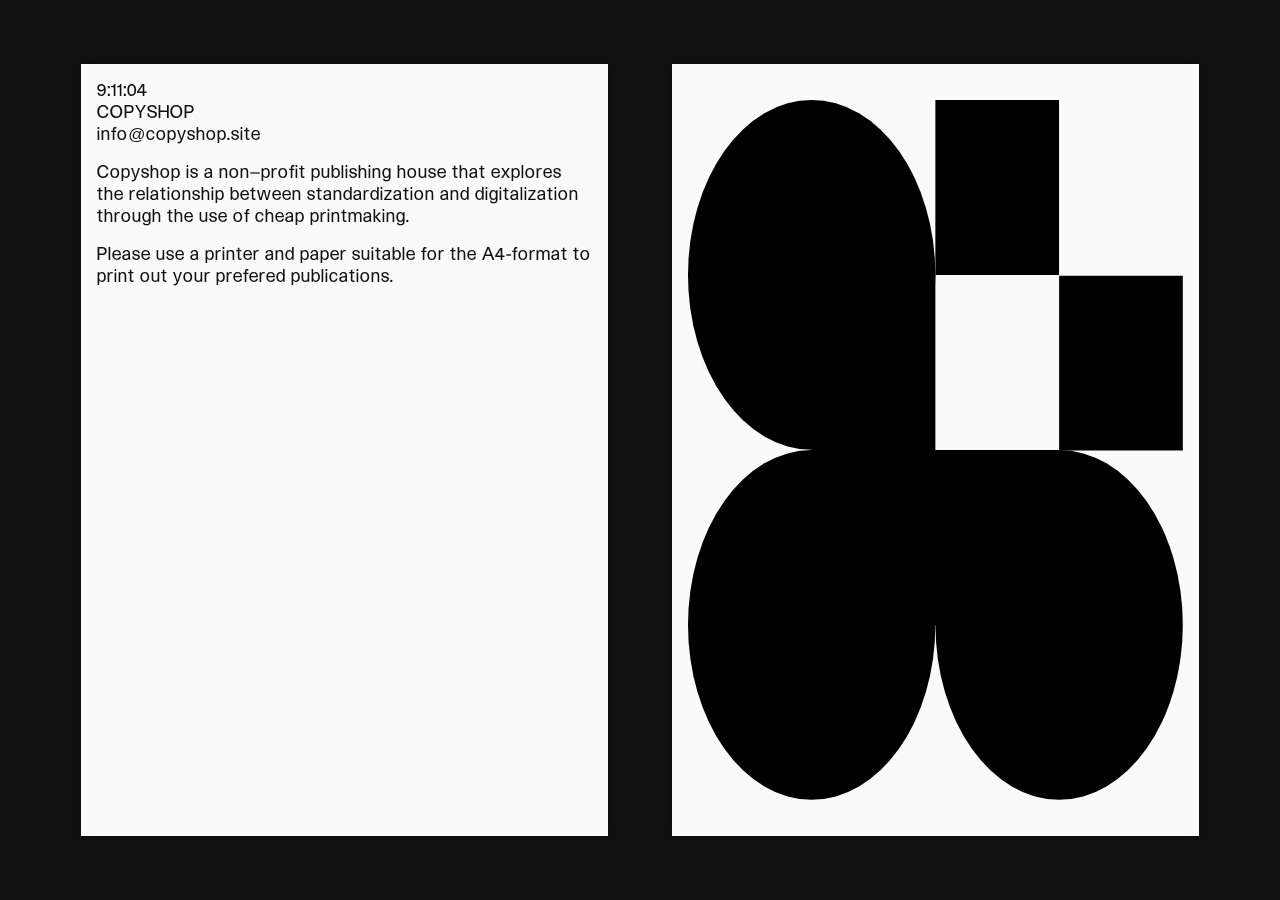
==== index.html @ 1f355038 "flip splash logic" ====
<!doctype html><html><head><meta charset="utf-8"><meta name="description" content=""><meta name="viewport" content="width=device-width,initial-scale=1"><title>Copyshop</title><link rel="apple-touch-icon-precomposed" sizes="144x144" href="apple-touch-icon-144x144.png"><link rel="apple-touch-icon-precomposed" sizes="152x152" href="apple-touch-icon-152x152.png"><link rel="icon" type="image/png" href="favicon-32x32.png" sizes="32x32"><link rel="icon" type="image/png" href="favicon-16x16.png" sizes="16x16"><meta name="application-name" content="Copyshop"><meta name="msapplication-TileColor" content="#FFFFFF"><meta name="msapplication-TileImage" content="mstile-144x144.png"><link rel="stylesheet" href="styles/main.css"></head><body><!--[if IE]><p class="browserupgrade">You are using an <strong>outdated</strong> browser. Please <a href="http://browsehappy.com/">upgrade your browser</a> to improve your experience.</p><![endif]--><div class="mobileNotice">Please view this site on a desktop device.</div><main class="sheets"><section class="information"><article class="sheet sheet--info"><div class="sheet__ratio"><div class="sheet__inner"><div class="sheet__content"><div class="sheet__top"><p><span id="currentTime"></span><br>COPYSHOP<br><a href="mailto:info@copyshop.site">info@copyshop.site</a></p><p>Copyshop is a non–profit publishing house that explores the relationship between standardization and digitalization through the use of cheap printmaking.</p><p>Please use a printer and paper suitable for the A4-format to print out your prefered publications.</p></div><div class="sheet__bottom"><span class="btn--index js-openIndex isHidden fade">(Index)</span> <span class="btn--index js-closeIndex isHidden isNotClickable">(Back)</span></div></div></div></div></article></section><section class="stack"><div class="stack__front"><article class="sheet sheet--splash"><div class="sheet__ratio"><div class="sheet__front"><div class="sheet__content"><svg class="img-fluid" xmlns="http://www.w3.org/2000/svg" viewBox="0 0 595.3 841.9"><path d="M297.6 0h148.8v210.5H297.6z"/><path fill="none" d="M0 0h148.8v210.5H0z"/><path d="M148.8 210.5h148.8v274.4H148.8z"/><path d="M251.6 421h194.8v210.5H251.6z"/><path d="M148.8 421h148.8v210.5H148.8zM446.5 211.3h148.8v210.5H446.5z"/><ellipse cx="148.8" cy="210.4" rx="148.8" ry="210.4"/><ellipse cx="148.8" cy="631.5" rx="148.8" ry="210.4"/><ellipse cx="446.5" cy="631.5" rx="148.8" ry="210.4"/></svg></div></div></div></article></div><div class="stack__back"><article id="publ_arynBeitz" class="sheet sheet--publication isCurrent"><div class="sheet__ratio"><div class="sheet__front"><div class="sheet__content"><div class="sheet__top"><p><span class="publication__number">4</span><br><span class="publication__title">“...meet the Tetracono”:<br>An Interview with David Reinfurt</span></p><br><p><span class="publication__author">Aryn Beitz</span></p><br><p class="text--sans-serif"><span class="btn--preview js-preview">Preview</span><br><span id="objectCount_arynBeitz">100</span> out of 100 left</p><p></p></div><div class="sheet__center"><span id="print_arynBeitz" class="btn--print js-printPublication"><span id="preparing_arynBeitz" class="btn--print--msg">Preparing your copy...</span><img class="icon--print" src="/images/printer.png"></span></div><div class="sheet__bottom"><span class="btn--next js-nextPublication">(Next)</span></div></div></div><div class="sheet__back"><div class="sheet__content"></div></div></div></article><article id="publ_adamNystrom" class="sheet sheet--publication"><div class="sheet__ratio"><div class="sheet__front"><div class="sheet__content"><div class="sheet__top"><p><span class="publication__number">3</span><br><span class="publication__title">Lines in four directions on A4-sheets<br>(Sol Lewitt bootleg)</span></p><br><p><span class="publication__author">Adam Nyström</span></p><br><p class="text--sans-serif"><span class="btn--preview js-preview">Preview</span><br><span id="objectCount_adamNystrom">100</span> out of 100 left</p></div><div class="sheet__center"><span id="print_adamNystrom" class="btn--print js-printPublication"><span id="preparing_adamNystrom" class="btn--print--msg">Preparing your copy...</span><img class="icon--print" src="/images/printer.png"></span></div><div class="sheet__bottom"><span class="btn--next js-nextPublication">(Next)</span></div></div></div><div class="sheet__back"><div class="sheet__content"></div></div></div></article><article id="publ_silvioLorusso" class="sheet sheet--publication"><div class="sheet__ratio"><div class="sheet__front"><div class="sheet__content"><div class="sheet__top"><p><span class="publication__number">2</span><br><span class="publication__title">Performing Publishing:<br>Fragmentation, Networks and Circulation</span></p><br><p><span class="publication__author">Silvio Lorusso</span></p><br><p class="text--sans-serif"><span class="btn--preview js-preview">Preview</span><br><span id="objectCount_silvioLorusso">100</span> out of 100 left</p><p></p></div><div class="sheet__center"><span id="print_silvioLorusso" class="btn--print js-printPublication"><span id="preparing_silvioLorusso" class="btn--print--msg">Preparing your copy...</span><img class="icon--print" src="/images/printer.png"></span></div><div class="sheet__bottom"><span class="btn--next js-nextPublication">(Next)</span></div></div></div><div class="sheet__back"><div class="sheet__content"></div></div></div></article><article id="publ_emmaKihl" class="sheet sheet--publication"><div class="sheet__ratio"><div class="sheet__front"><div class="sheet__content"><div class="sheet__top"><p><span class="publication__number">1</span><br><span class="publication__title">The A4-sheet</span></p><br><br><p><span class="publication__author">Emma Kihl</span></p><br><p class="text--sans-serif"><span class="btn--preview js-preview">Preview</span><br><span id="objectCount_emmaKihl">100</span> out of 100 left</p><p></p></div><div class="sheet__center"><span id="print_emmaKihl" class="btn--print js-printPublication"><span id="preparing_emmaKihl" class="btn--print--msg">Preparing your copy...</span><img class="icon--print" src="/images/printer.png"></span></div><div class="sheet__bottom"><span class="btn--next js-nextPublication">(Next)</span></div></div></div><div class="sheet__back"><div class="sheet__content"></div></div></div></article></div></section></main><iframe name="hidden-pdf" id="hidden-pdf" frameborder="0" style="height:0;width:0;border:0"></iframe><script>!function(e,a,t,n,g,c){e.GoogleAnalyticsObject=n,e.ga||(e.ga=function(){(e.ga.q=e.ga.q||[]).push(arguments)}),e.ga.l=+new Date,g=a.createElement(t),c=a.getElementsByTagName(t)[0],g.src="https://www.google-analytics.com/analytics.js",c.parentNode.insertBefore(g,c)}(window,document,"script","ga"),ga("create","UA-XXXXX-X"),ga("send","pageview")</script><script>const previewObject = {
        1: {
          type: 'text',
          content: '<p>First the letter A, the first one in the alphabet, indicating that there might be a continuation \u2013 B, C and so on. Followed by the numeral four, explaining how many times the sheet has been divided from an A0-sheet. Then comes a hyphen which splits the word \u201CA4-sheet\u201D in two, but somehow keeps it together. \u201CArk\u201D \u2013 sheet in Swedish\u2013can indicate a chest, a ship or an abbreviation for the state of Arkansas, in this case means a rectangular piece of paper.<\/p> \r\n\r\n<p>COPYING MACHINE<br\/>\r\nToday I don\u2019t often see body parts or other three-dimensional objects copied on paper. Now there is the multi-function printer instead. With this machine I can scan, copy or print documents with a speed from five to hundreds of sheets per minute. But the higher the speed the higher the temperature. The Technical Research Institute can\u2019t give me an exact temperature, but the heat in a copying machine is between one hundred sixty and two hundred degrees celsius. This makes the fibres in the paper sheet swell a bit.<\/p>\r\n\r\n<p>When you browse through A4-sheets printed on both sides in a copying machine or a printer you can hear a slight rustling sound when the text comes off from the adjacent pages.<\/p>\r\n\r\n<p>THE MEASURMENT<br\/>\r\nA friend and I are standing in front of a glass exhibition case at the Mus\u00E9e des Arts et M\u00E9tiers in Paris. On the other side of the glass some of the oldest objects used to establish the meter and the kilogramme are exposed, long staffs or weighs made of brass and platinum.<\/p>\r\n\r\n<p>An A4-sheet is six hundred twenty-three point seven square centimetres. If I continue to draw lines across the sheet I can make three thousand eight hundred ninety-six squares fit into a sheet and each square corresponds to the measures of the sheet.<\/p>\r\n\r\n<p>SOMETHING DESERTED<br\/>\r\nI hold the paper in my hand. It\u2019s smooth, thin, matt and fragile. If I smell it I can smell something deserted. The wood, chalk, clay, glue, water and air are deformed, pressed together in a seemingly lifeless setting. Like the zone criminals in Superman, locked up in a flat surface, condemned to exist in an indeterminate space.<\/p>\r\n\r\n<p>The paper is white. I can almost, but not really see through it. When I hold it against the light I can see a marbled pattern. Sharp pain, blood on the edge of the paper, absorbed into the pores. The only way to stop the small, but deep, cut in the finger from bleeding is to use plaster. It is the chalk, clay and glue \u2013 that make the paper smooth \u2013 that stops the blood from being immediately soaked up into the paper.<\/p>'
        },
        2: {
          type: 'text',
          content: '<p>The definition of artistic activity occurs, first of all, in the field of distribution (Marcel Broodthaers quoted in Crow 1996, 177).<\/p>\r\n\r\n<p>The advent of the printing press, which placed exact duplication at the core of publishing, had the side effect of producing the concept of edition1. An edition of a book is \u201Cone of the differing forms in which a literary work (or a collection of works) is published, either by the author himself, or by subsequent editors\u201D. In terms of production, an edition of a work corresponds to \u201Cthe whole number of copies printed from the same set of types and issued at the same time\u201D (\u201CEdition\u201D 1989). The latter definition shows how such concept is inextricably connected to print as a technology. As Darnton (2007) suggests, it could be possible to trace all the different editions of a book in the form of a flowchart (cfr. 1.2.2). Through the concept of the edition, the idea of a separation between content and form starts to become apparent. In fact, an edition can differ from another one, not only in terms of content, but also in terms of the materiality of the support. A classic example lies in the work of Aldus Manutius who chose the handy octavo format to publish cultural milestones that, until then, were generally printed as intimidating folio editions (Bhaskar 2013, 112).<\/p>\r\n\r\n<p>Before the advent of cheap and widespread duplicating technologies such as the hectograph or the mimeograph, the proliferation of diverse editions was mostly limited to successful or popular books that were not only officially reprinted in different formats, but also pirated, ripped off, sent as excerpts and finally offered as cheaper artifacts. Networked digital technology had an impact on the duplication, reconfiguration, and distribution of texts in terms of scale and speed. To get a glimpse of such impact, it\u2019s sufficient to consider that each time that a webpage is loaded by the browser, a copy of it on a local computer is made, thus the duplication cost of a text is close to zero. Similarly, digital networks have shaken the concept of edition: is every revision to a print on demand book to be considered a different edition? Shall every instance of text require its own ISBN code? The fluid threshold between version and edition touches upon the very concept of publication. In pre-digital publishing, the difference between version and edition lied in the state of a publication: a modified instance of a text that is not published would be a version of it, while a published one would be an edition. Networked digital media allow to revise a text after it was published, maintaining the same identification (permalink, ISBN, etc). Furthermore, daily tools like the copy and paste, common files formats, and HTML (Hypertext Markup Language) simplify the process of copying a text or part of it, while reframing it in a peculiar environment. Such recontextualizations have also been automated: for instance RSS (Rich Site Summary or Really Simple Syndication) technology, first developed in 1999, allows to \u2018absorb\u2019 content from disparate sources and then organize it in a linear flow (Guha 1999). Likewise, the logic of reblog, first implemented as an open-source tool developed at the art and technology center Eyebeam2, allows, at the press of a button, to make an identical copy of the chosen content on an owned platform.<\/p>'
        },
        3: {
          type: 'image',
          content: 'images/adamNystrom_preview.jpg'
        },
        4: {
          type: 'text',
          content: '<p>\u201CThe art of the past has accustomed us to seeing nature as static: a sunset, a face, an apple, all static. People go to nature looking for images such as these static things, whereas an apple is in fact a moment in the process from apple-seed to tree, blossom, fruit.\u201D \u2013 Bruno Munari \r\n(Design as Art, 1966)<\/p>\r\n\r\n<p>In 1965, Italian artist and designer Bruno Munari created the Tetracono, a 15-cm black steel cube with four aluminum cones that spun at four distinct speeds on a 18-minute cycle. The product\u2019s function was to \u201Cshow forms while they are in the process of becoming.\u201D Applying Munari\u2019s ideology that \u201Cit is not research that should be purposeful, but its results,\u201D designer, educator, and publisher David Reinfurt recently spent six months as a fellow at the American Academy in Rome researching and experimenting with Munari\u2019s product-artwork, unsure of what might follow. Shortly upon his return to New York City, I spoke with Reinfurt about his research and how the Tetracono can act as a model for thinking through larger questions surrounding design, art, and the often grey areas in-between. Over the course of our many conversations, it became clear that Reinfurt\u2019s design research around the Tetracono is not close to finished. He explains, \u201CAs long as further digging continues to suggest new making, \r\nI will continue.\u201D Already, he has an event planned at the Picture Room in New York City and a lecture at MIT, among other projects.<\/p>\r\n\r\n<p>ARYN BEITZ (AB)<br\/>\r\nHi David. What initially lead you to the American Academy in Rome?<\/p>\r\n\r\n<p>DAVID REINFURT (DR)<br\/>\r\nI was ambiently aware of the American Academy in Rome since graduate school. Michael Rock (a teacher) was a fellow at the Academy and since then, I\u2019ve known several others. Six months living on the top of a hill in Rome with time, community, and, umm, food, as you might imagine, was compelling. It\u2019s also one of the only such prizes in design. The Academy is radically welcoming to families given that it *is* a residency fundamentally and partners are integrated into the communal life as \u201CFellow Travelers.\u201D Anyway, it was a tremendously long shot which just happened to work out. It is a gift that I will inevitably appreciate even more over time. Here are a few pictures of the studio, whose volume, as it turns out, was a perfect cube:<\/p>'
        },
      }</script><script src="scripts/vendor.js"></script><script src="scripts/main.js"></script></body></html>
---- styles/main.css ----
@font-face{font-family:BigCaslonRegular;src:url(../fonts/BigCaslonRegular.woff) format("woff"),url(../fonts/BigCaslonRegular.woff2) format("woff2");font-weight:400;font-style:normal}@font-face{font-family:HaasUnicaRegular;src:url(../fonts/HaasUnicaRegular.woff) format("woff"),url(../fonts/HaasUnicaRegular.woff2) format("woff2");font-weight:400;font-style:normal}@font-face{font-family:Life;src:url(../fonts/Life-Roman.woff) format("woff"),url(../fonts/Life-Roman.woff2) format("woff2");font-weight:400;font-style:normal}.browserupgrade{margin:.2em 0;background:#ccc;color:#000;padding:.2em 0}body,html{padding:0;margin:0;height:100%}body{background:#111;font-family:HaasUnicaRegular,Helvetica Neue,Helvetica,Arial,sans-serif;font-size:1.325vw;line-height:1.3;color:#fafafa;-webkit-font-smoothing:antialiased;-moz-osx-font-smoothing:grayscale;text-rendering:optimizeLegibility}p{margin:0;margin-bottom:1rem}.text--sans-serif{font-family:HaasUnicaRegular,Helvetica Neue,Helvetica,Arial,sans-serif;letter-spacing:1px;font-size:1.325vw;color:#111}a{color:#111;text-decoration:none}a:hover{text-decoration:underline}.img-fluid{width:100%;max-width:100%}.heading--index{margin-bottom:1rem;display:block}.mobileNotice{position:fixed;top:0;right:0;bottom:0;left:0;z-index:1000;-ms-flex-align:center;align-items:center;-ms-flex-pack:center;justify-content:center;font-size:16px;letter-spacing:1px;background-color:#111;display:none}@media (max-width:992px){.mobileNotice{display:-ms-flexbox;display:flex}}.sheets{position:absolute;top:0;right:0;bottom:0;left:0;padding:2rem}.sheet,.sheets{display:-ms-flexbox;display:flex;overflow:hidden}.sheet{-ms-flex:1;flex:1;-ms-flex-align:center;align-items:center;-ms-flex-pack:center;justify-content:center;width:100%;height:100%}.sheet.isHidden{display:none}.information,.stack{display:-ms-flexbox;display:flex;-ms-flex:1;flex:1;-ms-flex-align:center;align-items:center;-ms-flex-pack:center;justify-content:center;width:50%;position:relative}.stack,.stack__back,.stack__front{transform-style:preserve-3d}.stack__back,.stack__front{position:absolute;top:0;right:0;bottom:0;left:0;-webkit-backface-visibility:hidden;backface-visibility:hidden}.stack__front{z-index:2;transform:rotateY(0deg);transition:transform .5s ease-in-out}.isFlipped .stack__front{transform:rotateY(180deg)}.stack__back{transform:rotateY(-180deg);transition:transform .5s ease-in-out}.isFlipped .stack__back{transform:rotateY(0deg)}.sheet--info{-ms-flex-pack:end;justify-content:flex-end;letter-spacing:1px}.sheet--publication,.sheet--splash{font-family:Life,Times New Roman,Times,serif;font-variant:lining-nums;line-height:1.2;-ms-flex-pack:start;justify-content:flex-start;position:absolute;top:0;right:0;bottom:0;left:0;transform-style:preserve-3d}.sheet--publication.isCurrent,.sheet--splash.isCurrent{z-index:10}.sheet--publication.isMovingOffscreen,.sheet--splash.isMovingOffscreen{z-index:100;transition:transform .4s ease-in-out;transform:translateX(110%) scale(1.05)}.sheet--publication{font-size:1.45vw;color:#000}.sheet__ratio{position:relative}.sheet__back,.sheet__front,.sheet__inner{position:absolute;top:0;right:0;bottom:0;left:0;background:#fafafa;color:#111;margin:2rem;padding:1rem;box-shadow:0 0 10px 0 rgba(0,0,0,.2);-webkit-backface-visibility:hidden;backface-visibility:hidden;overflow:hidden}.sheet__front{z-index:2;transform:rotateY(0deg);transition:transform .5s ease-in-out}.sheet--publication.isFlipped .sheet__front{transform:rotateY(180deg)}.sheet__back{transform:rotateY(-180deg);transition:transform .5s ease-in-out;font-family:HaasUnicaRegular,Helvetica Neue,Helvetica,Arial,sans-serif;letter-spacing:1px}.sheet--publication.isFlipped .sheet__back{transform:rotateY(0deg)}.sheet__content{position:relative;height:100%}.sheet--splash .sheet__content{display:-ms-flexbox;display:flex;-ms-flex-align:center;align-items:center;-ms-flex-pack:center;justify-content:center}.sheet__content.isHidden{display:none}.sheet__center{top:0;right:0;pointer-events:none;display:-ms-flexbox;display:flex;-ms-flex-align:center;align-items:center;-ms-flex-pack:center;justify-content:center}.sheet__bottom,.sheet__center{position:absolute;bottom:0;left:0}.sheet__bottom{-webkit-user-select:none;-moz-user-select:none;-ms-user-select:none;user-select:none;font-size:1.325vw;color:#111}.sheet__preview{position:relative;height:100%;overflow:hidden}.sheet__preview.isText:after{content:"";position:absolute;right:0;bottom:0;left:0;height:150px;background:linear-gradient(hsla(0,0%,100%,0),#fafafa 86%)}.sheet__preview.isImage{display:-ms-flexbox;display:flex;-ms-flex-pack:center;justify-content:center;-ms-flex-align:center;align-items:center}.sheet__preview.isImage img{mix-blend-mode:multiply}.publication{padding:.85rem 0 .75rem;border-bottom:1px solid #111;cursor:pointer}.publication:first-of-type{border-top:1px solid #111}.arrow{border:solid #000;border-width:0 1px 1px 0;display:inline-block;padding:8px}.arrow--down{transform:rotate(45deg)}.arrow:hover{cursor:pointer}.icon--print{width:2.25rem}.btn--index{cursor:pointer;opacity:1}.btn--index.fade{transition:opacity .25s ease-in-out;display:block!important}.btn--index.isNotClickable{pointer-events:none}.btn--index.isHidden{display:none;opacity:0;pointer-events:none}.btn--print{position:relative;cursor:pointer;pointer-events:auto;font-size:1.2rem;padding:0 .75rem}.btn--print:before{content:"(";left:0}.btn--print:after,.btn--print:before{top:9px;position:absolute;font-family:HaasUnicaRegular,Helvetica Neue,Helvetica,Arial,sans-serif;letter-spacing:1px}.btn--print:after{content:")";right:0}.btn--print.preparing img{display:none}.btn--print .btn--print--msg{position:relative;top:10px;display:none;font-family:HaasUnicaRegular,Helvetica Neue,Helvetica,Arial,sans-serif;letter-spacing:1px}.btn--print.preparing .btn--print--msg{display:initial}.btn--next{font-family:HaasUnicaRegular,Helvetica Neue,Helvetica,Arial,sans-serif;letter-spacing:1px}.btn--next,.btn--preview{cursor:pointer}
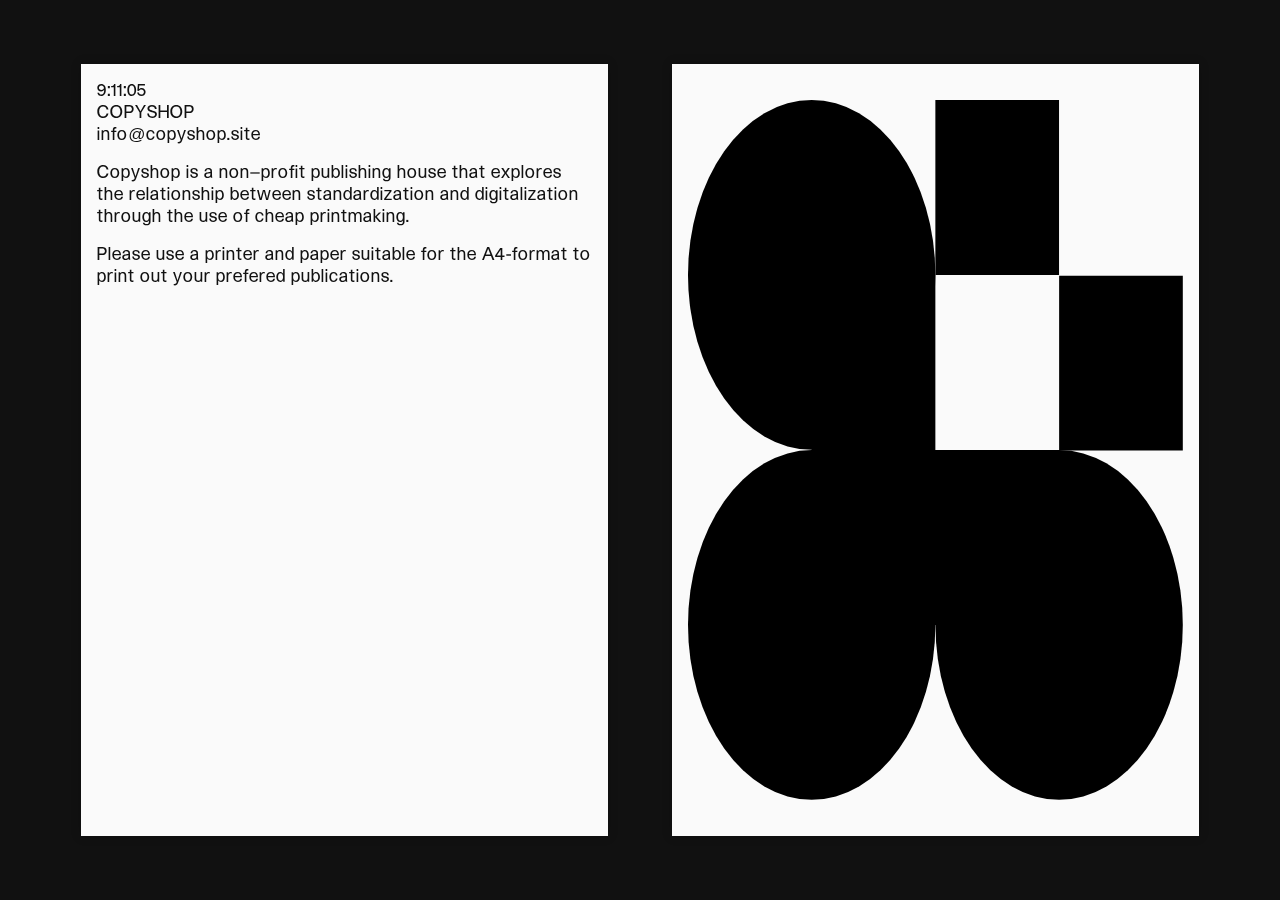
==== commit aa0f6ad9: "meta description" ====
--- a/index.html
+++ b/index.html
@@ -1,4 +1,4 @@
-<!doctype html><html><head><meta charset="utf-8"><meta name="description" content=""><meta name="viewport" content="width=device-width,initial-scale=1"><title>Copyshop</title><link rel="apple-touch-icon-precomposed" sizes="144x144" href="apple-touch-icon-144x144.png"><link rel="apple-touch-icon-precomposed" sizes="152x152" href="apple-touch-icon-152x152.png"><link rel="icon" type="image/png" href="favicon-32x32.png" sizes="32x32"><link rel="icon" type="image/png" href="favicon-16x16.png" sizes="16x16"><meta name="application-name" content="Copyshop"><meta name="msapplication-TileColor" content="#FFFFFF"><meta name="msapplication-TileImage" content="mstile-144x144.png"><link rel="stylesheet" href="styles/main.css"></head><body><!--[if IE]><p class="browserupgrade">You are using an <strong>outdated</strong> browser. Please <a href="http://browsehappy.com/">upgrade your browser</a> to improve your experience.</p><![endif]--><div class="mobileNotice">Please view this site on a desktop device.</div><main class="sheets"><section class="information"><article class="sheet sheet--info"><div class="sheet__ratio"><div class="sheet__inner"><div class="sheet__content"><div class="sheet__top"><p><span id="currentTime"></span><br>COPYSHOP<br><a href="mailto:info@copyshop.site">info@copyshop.site</a></p><p>Copyshop is a non–profit publishing house that explores the relationship between standardization and digitalization through the use of cheap printmaking.</p><p>Please use a printer and paper suitable for the A4-format to print out your prefered publications.</p></div><div class="sheet__bottom"><span class="btn--index js-openIndex isHidden fade">(Index)</span> <span class="btn--index js-closeIndex isHidden isNotClickable">(Back)</span></div></div></div></div></article></section><section class="stack"><div class="stack__front"><article class="sheet sheet--splash"><div class="sheet__ratio"><div class="sheet__front"><div class="sheet__content"><svg class="img-fluid" xmlns="http://www.w3.org/2000/svg" viewBox="0 0 595.3 841.9"><path d="M297.6 0h148.8v210.5H297.6z"/><path fill="none" d="M0 0h148.8v210.5H0z"/><path d="M148.8 210.5h148.8v274.4H148.8z"/><path d="M251.6 421h194.8v210.5H251.6z"/><path d="M148.8 421h148.8v210.5H148.8zM446.5 211.3h148.8v210.5H446.5z"/><ellipse cx="148.8" cy="210.4" rx="148.8" ry="210.4"/><ellipse cx="148.8" cy="631.5" rx="148.8" ry="210.4"/><ellipse cx="446.5" cy="631.5" rx="148.8" ry="210.4"/></svg></div></div></div></article></div><div class="stack__back"><article id="publ_arynBeitz" class="sheet sheet--publication isCurrent"><div class="sheet__ratio"><div class="sheet__front"><div class="sheet__content"><div class="sheet__top"><p><span class="publication__number">4</span><br><span class="publication__title">“...meet the Tetracono”:<br>An Interview with David Reinfurt</span></p><br><p><span class="publication__author">Aryn Beitz</span></p><br><p class="text--sans-serif"><span class="btn--preview js-preview">Preview</span><br><span id="objectCount_arynBeitz">100</span> out of 100 left</p><p></p></div><div class="sheet__center"><span id="print_arynBeitz" class="btn--print js-printPublication"><span id="preparing_arynBeitz" class="btn--print--msg">Preparing your copy...</span><img class="icon--print" src="/images/printer.png"></span></div><div class="sheet__bottom"><span class="btn--next js-nextPublication">(Next)</span></div></div></div><div class="sheet__back"><div class="sheet__content"></div></div></div></article><article id="publ_adamNystrom" class="sheet sheet--publication"><div class="sheet__ratio"><div class="sheet__front"><div class="sheet__content"><div class="sheet__top"><p><span class="publication__number">3</span><br><span class="publication__title">Lines in four directions on A4-sheets<br>(Sol Lewitt bootleg)</span></p><br><p><span class="publication__author">Adam Nyström</span></p><br><p class="text--sans-serif"><span class="btn--preview js-preview">Preview</span><br><span id="objectCount_adamNystrom">100</span> out of 100 left</p></div><div class="sheet__center"><span id="print_adamNystrom" class="btn--print js-printPublication"><span id="preparing_adamNystrom" class="btn--print--msg">Preparing your copy...</span><img class="icon--print" src="/images/printer.png"></span></div><div class="sheet__bottom"><span class="btn--next js-nextPublication">(Next)</span></div></div></div><div class="sheet__back"><div class="sheet__content"></div></div></div></article><article id="publ_silvioLorusso" class="sheet sheet--publication"><div class="sheet__ratio"><div class="sheet__front"><div class="sheet__content"><div class="sheet__top"><p><span class="publication__number">2</span><br><span class="publication__title">Performing Publishing:<br>Fragmentation, Networks and Circulation</span></p><br><p><span class="publication__author">Silvio Lorusso</span></p><br><p class="text--sans-serif"><span class="btn--preview js-preview">Preview</span><br><span id="objectCount_silvioLorusso">100</span> out of 100 left</p><p></p></div><div class="sheet__center"><span id="print_silvioLorusso" class="btn--print js-printPublication"><span id="preparing_silvioLorusso" class="btn--print--msg">Preparing your copy...</span><img class="icon--print" src="/images/printer.png"></span></div><div class="sheet__bottom"><span class="btn--next js-nextPublication">(Next)</span></div></div></div><div class="sheet__back"><div class="sheet__content"></div></div></div></article><article id="publ_emmaKihl" class="sheet sheet--publication"><div class="sheet__ratio"><div class="sheet__front"><div class="sheet__content"><div class="sheet__top"><p><span class="publication__number">1</span><br><span class="publication__title">The A4-sheet</span></p><br><br><p><span class="publication__author">Emma Kihl</span></p><br><p class="text--sans-serif"><span class="btn--preview js-preview">Preview</span><br><span id="objectCount_emmaKihl">100</span> out of 100 left</p><p></p></div><div class="sheet__center"><span id="print_emmaKihl" class="btn--print js-printPublication"><span id="preparing_emmaKihl" class="btn--print--msg">Preparing your copy...</span><img class="icon--print" src="/images/printer.png"></span></div><div class="sheet__bottom"><span class="btn--next js-nextPublication">(Next)</span></div></div></div><div class="sheet__back"><div class="sheet__content"></div></div></div></article></div></section></main><iframe name="hidden-pdf" id="hidden-pdf" frameborder="0" style="height:0;width:0;border:0"></iframe><script>!function(e,a,t,n,g,c){e.GoogleAnalyticsObject=n,e.ga||(e.ga=function(){(e.ga.q=e.ga.q||[]).push(arguments)}),e.ga.l=+new Date,g=a.createElement(t),c=a.getElementsByTagName(t)[0],g.src="https://www.google-analytics.com/analytics.js",c.parentNode.insertBefore(g,c)}(window,document,"script","ga"),ga("create","UA-XXXXX-X"),ga("send","pageview")</script><script>const previewObject = {
+<!doctype html><html><head><meta charset="utf-8"><meta name="description" content="Copyshop is a non–profit publishing house that explores the relationship between standardization and digitalization through the use of cheap printmaking."><meta name="viewport" content="width=device-width,initial-scale=1"><title>Copyshop</title><link rel="apple-touch-icon-precomposed" sizes="144x144" href="apple-touch-icon-144x144.png"><link rel="apple-touch-icon-precomposed" sizes="152x152" href="apple-touch-icon-152x152.png"><link rel="icon" type="image/png" href="favicon-32x32.png" sizes="32x32"><link rel="icon" type="image/png" href="favicon-16x16.png" sizes="16x16"><meta name="application-name" content="Copyshop"><meta name="msapplication-TileColor" content="#FFFFFF"><meta name="msapplication-TileImage" content="mstile-144x144.png"><link rel="stylesheet" href="styles/main.css"></head><body><!--[if IE]><p class="browserupgrade">You are using an <strong>outdated</strong> browser. Please <a href="http://browsehappy.com/">upgrade your browser</a> to improve your experience.</p><![endif]--><div class="mobileNotice">Please view this site on a desktop device.</div><main class="sheets"><section class="information"><article class="sheet sheet--info"><div class="sheet__ratio"><div class="sheet__inner"><div class="sheet__content"><div class="sheet__top"><p><span id="currentTime"></span><br>COPYSHOP<br><a href="mailto:info@copyshop.site">info@copyshop.site</a></p><p>Copyshop is a non–profit publishing house that explores the relationship between standardization and digitalization through the use of cheap printmaking.</p><p>Please use a printer and paper suitable for the A4-format to print out your prefered publications.</p></div><div class="sheet__bottom"><span class="btn--index js-openIndex isHidden fade">(Index)</span> <span class="btn--index js-closeIndex isHidden isNotClickable">(Back)</span></div></div></div></div></article></section><section class="stack"><div class="stack__front"><article class="sheet sheet--splash"><div class="sheet__ratio"><div class="sheet__front"><div class="sheet__content"><svg class="img-fluid" xmlns="http://www.w3.org/2000/svg" viewBox="0 0 595.3 841.9"><path d="M297.6 0h148.8v210.5H297.6z"/><path fill="none" d="M0 0h148.8v210.5H0z"/><path d="M148.8 210.5h148.8v274.4H148.8z"/><path d="M251.6 421h194.8v210.5H251.6z"/><path d="M148.8 421h148.8v210.5H148.8zM446.5 211.3h148.8v210.5H446.5z"/><ellipse cx="148.8" cy="210.4" rx="148.8" ry="210.4"/><ellipse cx="148.8" cy="631.5" rx="148.8" ry="210.4"/><ellipse cx="446.5" cy="631.5" rx="148.8" ry="210.4"/></svg></div></div></div></article></div><div class="stack__back"><article id="publ_arynBeitz" class="sheet sheet--publication isCurrent"><div class="sheet__ratio"><div class="sheet__front"><div class="sheet__content"><div class="sheet__top"><p><span class="publication__number">4</span><br><span class="publication__title">“...meet the Tetracono”:<br>An Interview with David Reinfurt</span></p><br><p><span class="publication__author">Aryn Beitz</span></p><br><p class="text--sans-serif"><span class="btn--preview js-preview">Preview</span><br><span id="objectCount_arynBeitz">100</span> out of 100 left</p><p></p></div><div class="sheet__center"><span id="print_arynBeitz" class="btn--print js-printPublication"><span id="preparing_arynBeitz" class="btn--print--msg">Preparing your copy...</span><img class="icon--print" src="/images/printer.png"></span></div><div class="sheet__bottom"><span class="btn--next js-nextPublication">(Next)</span></div></div></div><div class="sheet__back"><div class="sheet__content"></div></div></div></article><article id="publ_adamNystrom" class="sheet sheet--publication"><div class="sheet__ratio"><div class="sheet__front"><div class="sheet__content"><div class="sheet__top"><p><span class="publication__number">3</span><br><span class="publication__title">Lines in four directions on A4-sheets<br>(Sol Lewitt bootleg)</span></p><br><p><span class="publication__author">Adam Nyström</span></p><br><p class="text--sans-serif"><span class="btn--preview js-preview">Preview</span><br><span id="objectCount_adamNystrom">100</span> out of 100 left</p></div><div class="sheet__center"><span id="print_adamNystrom" class="btn--print js-printPublication"><span id="preparing_adamNystrom" class="btn--print--msg">Preparing your copy...</span><img class="icon--print" src="/images/printer.png"></span></div><div class="sheet__bottom"><span class="btn--next js-nextPublication">(Next)</span></div></div></div><div class="sheet__back"><div class="sheet__content"></div></div></div></article><article id="publ_silvioLorusso" class="sheet sheet--publication"><div class="sheet__ratio"><div class="sheet__front"><div class="sheet__content"><div class="sheet__top"><p><span class="publication__number">2</span><br><span class="publication__title">Performing Publishing:<br>Fragmentation, Networks and Circulation</span></p><br><p><span class="publication__author">Silvio Lorusso</span></p><br><p class="text--sans-serif"><span class="btn--preview js-preview">Preview</span><br><span id="objectCount_silvioLorusso">100</span> out of 100 left</p><p></p></div><div class="sheet__center"><span id="print_silvioLorusso" class="btn--print js-printPublication"><span id="preparing_silvioLorusso" class="btn--print--msg">Preparing your copy...</span><img class="icon--print" src="/images/printer.png"></span></div><div class="sheet__bottom"><span class="btn--next js-nextPublication">(Next)</span></div></div></div><div class="sheet__back"><div class="sheet__content"></div></div></div></article><article id="publ_emmaKihl" class="sheet sheet--publication"><div class="sheet__ratio"><div class="sheet__front"><div class="sheet__content"><div class="sheet__top"><p><span class="publication__number">1</span><br><span class="publication__title">The A4-sheet</span></p><br><br><p><span class="publication__author">Emma Kihl</span></p><br><p class="text--sans-serif"><span class="btn--preview js-preview">Preview</span><br><span id="objectCount_emmaKihl">100</span> out of 100 left</p><p></p></div><div class="sheet__center"><span id="print_emmaKihl" class="btn--print js-printPublication"><span id="preparing_emmaKihl" class="btn--print--msg">Preparing your copy...</span><img class="icon--print" src="/images/printer.png"></span></div><div class="sheet__bottom"><span class="btn--next js-nextPublication">(Next)</span></div></div></div><div class="sheet__back"><div class="sheet__content"></div></div></div></article></div></section></main><iframe name="hidden-pdf" id="hidden-pdf" frameborder="0" style="height:0;width:0;border:0"></iframe><script>!function(e,a,t,n,g,c){e.GoogleAnalyticsObject=n,e.ga||(e.ga=function(){(e.ga.q=e.ga.q||[]).push(arguments)}),e.ga.l=+new Date,g=a.createElement(t),c=a.getElementsByTagName(t)[0],g.src="https://www.google-analytics.com/analytics.js",c.parentNode.insertBefore(g,c)}(window,document,"script","ga"),ga("create","UA-XXXXX-X"),ga("send","pageview")</script><script>const previewObject = {
         1: {
           type: 'text',
           content: '<p>First the letter A, the first one in the alphabet, indicating that there might be a continuation \u2013 B, C and so on. Followed by the numeral four, explaining how many times the sheet has been divided from an A0-sheet. Then comes a hyphen which splits the word \u201CA4-sheet\u201D in two, but somehow keeps it together. \u201CArk\u201D \u2013 sheet in Swedish\u2013can indicate a chest, a ship or an abbreviation for the state of Arkansas, in this case means a rectangular piece of paper.<\/p> \r\n\r\n<p>COPYING MACHINE<br\/>\r\nToday I don\u2019t often see body parts or other three-dimensional objects copied on paper. Now there is the multi-function printer instead. With this machine I can scan, copy or print documents with a speed from five to hundreds of sheets per minute. But the higher the speed the higher the temperature. The Technical Research Institute can\u2019t give me an exact temperature, but the heat in a copying machine is between one hundred sixty and two hundred degrees celsius. This makes the fibres in the paper sheet swell a bit.<\/p>\r\n\r\n<p>When you browse through A4-sheets printed on both sides in a copying machine or a printer you can hear a slight rustling sound when the text comes off from the adjacent pages.<\/p>\r\n\r\n<p>THE MEASURMENT<br\/>\r\nA friend and I are standing in front of a glass exhibition case at the Mus\u00E9e des Arts et M\u00E9tiers in Paris. On the other side of the glass some of the oldest objects used to establish the meter and the kilogramme are exposed, long staffs or weighs made of brass and platinum.<\/p>\r\n\r\n<p>An A4-sheet is six hundred twenty-three point seven square centimetres. If I continue to draw lines across the sheet I can make three thousand eight hundred ninety-six squares fit into a sheet and each square corresponds to the measures of the sheet.<\/p>\r\n\r\n<p>SOMETHING DESERTED<br\/>\r\nI hold the paper in my hand. It\u2019s smooth, thin, matt and fragile. If I smell it I can smell something deserted. The wood, chalk, clay, glue, water and air are deformed, pressed together in a seemingly lifeless setting. Like the zone criminals in Superman, locked up in a flat surface, condemned to exist in an indeterminate space.<\/p>\r\n\r\n<p>The paper is white. I can almost, but not really see through it. When I hold it against the light I can see a marbled pattern. Sharp pain, blood on the edge of the paper, absorbed into the pores. The only way to stop the small, but deep, cut in the finger from bleeding is to use plaster. It is the chalk, clay and glue \u2013 that make the paper smooth \u2013 that stops the blood from being immediately soaked up into the paper.<\/p>'
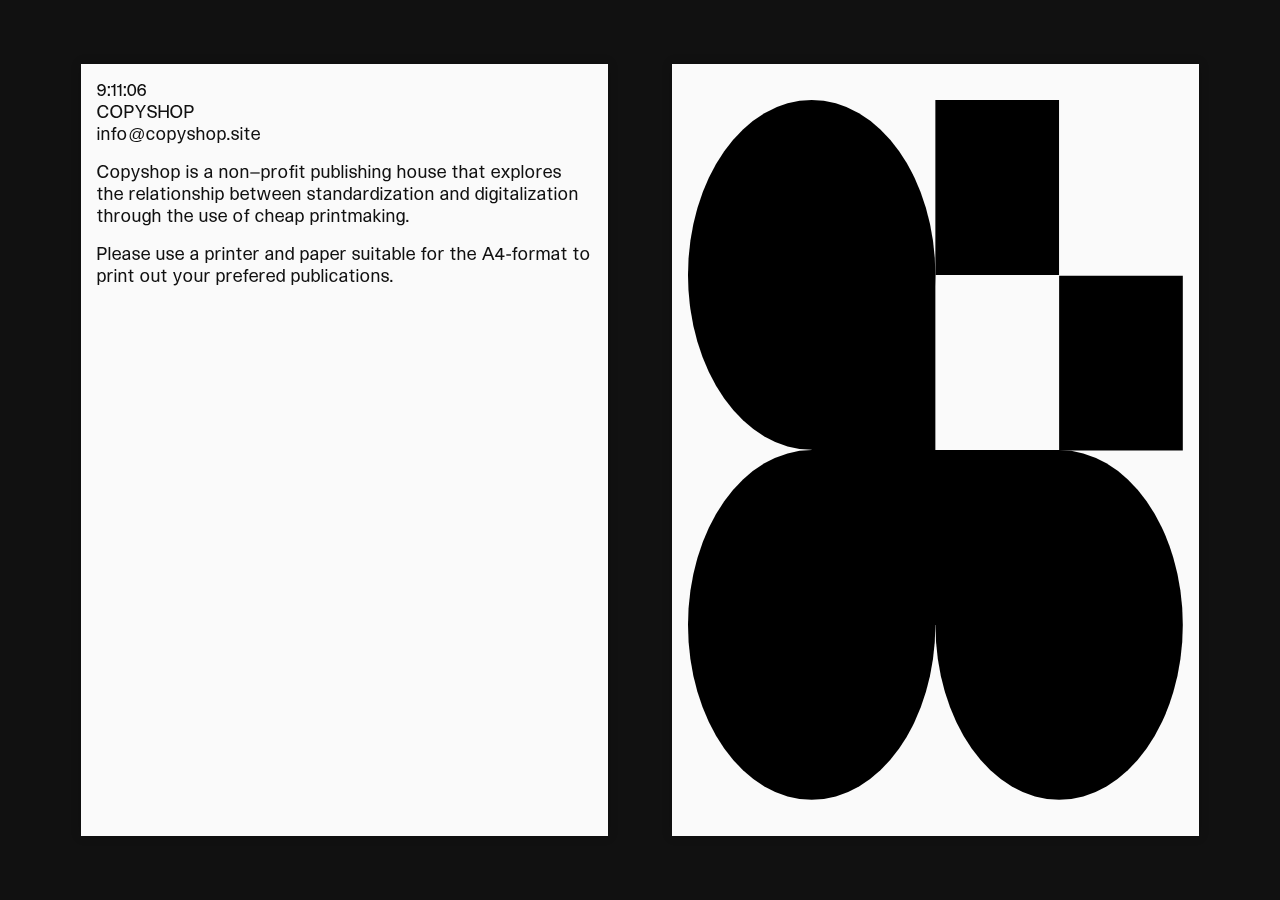
==== commit 8d9cb94d: "og image" ====
--- a/index.html
+++ b/index.html
@@ -1,4 +1,4 @@
-<!doctype html><html><head><meta charset="utf-8"><meta name="description" content="Copyshop is a non–profit publishing house that explores the relationship between standardization and digitalization through the use of cheap printmaking."><meta name="viewport" content="width=device-width,initial-scale=1"><title>Copyshop</title><link rel="apple-touch-icon-precomposed" sizes="144x144" href="apple-touch-icon-144x144.png"><link rel="apple-touch-icon-precomposed" sizes="152x152" href="apple-touch-icon-152x152.png"><link rel="icon" type="image/png" href="favicon-32x32.png" sizes="32x32"><link rel="icon" type="image/png" href="favicon-16x16.png" sizes="16x16"><meta name="application-name" content="Copyshop"><meta name="msapplication-TileColor" content="#FFFFFF"><meta name="msapplication-TileImage" content="mstile-144x144.png"><link rel="stylesheet" href="styles/main.css"></head><body><!--[if IE]><p class="browserupgrade">You are using an <strong>outdated</strong> browser. Please <a href="http://browsehappy.com/">upgrade your browser</a> to improve your experience.</p><![endif]--><div class="mobileNotice">Please view this site on a desktop device.</div><main class="sheets"><section class="information"><article class="sheet sheet--info"><div class="sheet__ratio"><div class="sheet__inner"><div class="sheet__content"><div class="sheet__top"><p><span id="currentTime"></span><br>COPYSHOP<br><a href="mailto:info@copyshop.site">info@copyshop.site</a></p><p>Copyshop is a non–profit publishing house that explores the relationship between standardization and digitalization through the use of cheap printmaking.</p><p>Please use a printer and paper suitable for the A4-format to print out your prefered publications.</p></div><div class="sheet__bottom"><span class="btn--index js-openIndex isHidden fade">(Index)</span> <span class="btn--index js-closeIndex isHidden isNotClickable">(Back)</span></div></div></div></div></article></section><section class="stack"><div class="stack__front"><article class="sheet sheet--splash"><div class="sheet__ratio"><div class="sheet__front"><div class="sheet__content"><svg class="img-fluid" xmlns="http://www.w3.org/2000/svg" viewBox="0 0 595.3 841.9"><path d="M297.6 0h148.8v210.5H297.6z"/><path fill="none" d="M0 0h148.8v210.5H0z"/><path d="M148.8 210.5h148.8v274.4H148.8z"/><path d="M251.6 421h194.8v210.5H251.6z"/><path d="M148.8 421h148.8v210.5H148.8zM446.5 211.3h148.8v210.5H446.5z"/><ellipse cx="148.8" cy="210.4" rx="148.8" ry="210.4"/><ellipse cx="148.8" cy="631.5" rx="148.8" ry="210.4"/><ellipse cx="446.5" cy="631.5" rx="148.8" ry="210.4"/></svg></div></div></div></article></div><div class="stack__back"><article id="publ_arynBeitz" class="sheet sheet--publication isCurrent"><div class="sheet__ratio"><div class="sheet__front"><div class="sheet__content"><div class="sheet__top"><p><span class="publication__number">4</span><br><span class="publication__title">“...meet the Tetracono”:<br>An Interview with David Reinfurt</span></p><br><p><span class="publication__author">Aryn Beitz</span></p><br><p class="text--sans-serif"><span class="btn--preview js-preview">Preview</span><br><span id="objectCount_arynBeitz">100</span> out of 100 left</p><p></p></div><div class="sheet__center"><span id="print_arynBeitz" class="btn--print js-printPublication"><span id="preparing_arynBeitz" class="btn--print--msg">Preparing your copy...</span><img class="icon--print" src="/images/printer.png"></span></div><div class="sheet__bottom"><span class="btn--next js-nextPublication">(Next)</span></div></div></div><div class="sheet__back"><div class="sheet__content"></div></div></div></article><article id="publ_adamNystrom" class="sheet sheet--publication"><div class="sheet__ratio"><div class="sheet__front"><div class="sheet__content"><div class="sheet__top"><p><span class="publication__number">3</span><br><span class="publication__title">Lines in four directions on A4-sheets<br>(Sol Lewitt bootleg)</span></p><br><p><span class="publication__author">Adam Nyström</span></p><br><p class="text--sans-serif"><span class="btn--preview js-preview">Preview</span><br><span id="objectCount_adamNystrom">100</span> out of 100 left</p></div><div class="sheet__center"><span id="print_adamNystrom" class="btn--print js-printPublication"><span id="preparing_adamNystrom" class="btn--print--msg">Preparing your copy...</span><img class="icon--print" src="/images/printer.png"></span></div><div class="sheet__bottom"><span class="btn--next js-nextPublication">(Next)</span></div></div></div><div class="sheet__back"><div class="sheet__content"></div></div></div></article><article id="publ_silvioLorusso" class="sheet sheet--publication"><div class="sheet__ratio"><div class="sheet__front"><div class="sheet__content"><div class="sheet__top"><p><span class="publication__number">2</span><br><span class="publication__title">Performing Publishing:<br>Fragmentation, Networks and Circulation</span></p><br><p><span class="publication__author">Silvio Lorusso</span></p><br><p class="text--sans-serif"><span class="btn--preview js-preview">Preview</span><br><span id="objectCount_silvioLorusso">100</span> out of 100 left</p><p></p></div><div class="sheet__center"><span id="print_silvioLorusso" class="btn--print js-printPublication"><span id="preparing_silvioLorusso" class="btn--print--msg">Preparing your copy...</span><img class="icon--print" src="/images/printer.png"></span></div><div class="sheet__bottom"><span class="btn--next js-nextPublication">(Next)</span></div></div></div><div class="sheet__back"><div class="sheet__content"></div></div></div></article><article id="publ_emmaKihl" class="sheet sheet--publication"><div class="sheet__ratio"><div class="sheet__front"><div class="sheet__content"><div class="sheet__top"><p><span class="publication__number">1</span><br><span class="publication__title">The A4-sheet</span></p><br><br><p><span class="publication__author">Emma Kihl</span></p><br><p class="text--sans-serif"><span class="btn--preview js-preview">Preview</span><br><span id="objectCount_emmaKihl">100</span> out of 100 left</p><p></p></div><div class="sheet__center"><span id="print_emmaKihl" class="btn--print js-printPublication"><span id="preparing_emmaKihl" class="btn--print--msg">Preparing your copy...</span><img class="icon--print" src="/images/printer.png"></span></div><div class="sheet__bottom"><span class="btn--next js-nextPublication">(Next)</span></div></div></div><div class="sheet__back"><div class="sheet__content"></div></div></div></article></div></section></main><iframe name="hidden-pdf" id="hidden-pdf" frameborder="0" style="height:0;width:0;border:0"></iframe><script>!function(e,a,t,n,g,c){e.GoogleAnalyticsObject=n,e.ga||(e.ga=function(){(e.ga.q=e.ga.q||[]).push(arguments)}),e.ga.l=+new Date,g=a.createElement(t),c=a.getElementsByTagName(t)[0],g.src="https://www.google-analytics.com/analytics.js",c.parentNode.insertBefore(g,c)}(window,document,"script","ga"),ga("create","UA-XXXXX-X"),ga("send","pageview")</script><script>const previewObject = {
+<!doctype html><html><head><meta charset="utf-8"><meta name="description" content="Copyshop is a non–profit publishing house that explores the relationship between standardization and digitalization through the use of cheap printmaking."><meta property="og:image" content="images/social.jpg"><meta name="viewport" content="width=device-width,initial-scale=1"><title>Copyshop</title><link rel="apple-touch-icon-precomposed" sizes="144x144" href="apple-touch-icon-144x144.png"><link rel="apple-touch-icon-precomposed" sizes="152x152" href="apple-touch-icon-152x152.png"><link rel="icon" type="image/png" href="favicon-32x32.png" sizes="32x32"><link rel="icon" type="image/png" href="favicon-16x16.png" sizes="16x16"><meta name="application-name" content="Copyshop"><meta name="msapplication-TileColor" content="#FFFFFF"><meta name="msapplication-TileImage" content="mstile-144x144.png"><link rel="stylesheet" href="styles/main.css"></head><body><!--[if IE]><p class="browserupgrade">You are using an <strong>outdated</strong> browser. Please <a href="http://browsehappy.com/">upgrade your browser</a> to improve your experience.</p><![endif]--><div class="mobileNotice">Please view this site on a desktop device.</div><main class="sheets"><section class="information"><article class="sheet sheet--info"><div class="sheet__ratio"><div class="sheet__inner"><div class="sheet__content"><div class="sheet__top"><p><span id="currentTime"></span><br>COPYSHOP<br><a href="mailto:info@copyshop.site">info@copyshop.site</a></p><p>Copyshop is a non–profit publishing house that explores the relationship between standardization and digitalization through the use of cheap printmaking.</p><p>Please use a printer and paper suitable for the A4-format to print out your prefered publications.</p></div><div class="sheet__bottom"><span class="btn--index js-openIndex isHidden fade">(Index)</span> <span class="btn--index js-closeIndex isHidden isNotClickable">(Back)</span></div></div></div></div></article></section><section class="stack"><div class="stack__front"><article class="sheet sheet--splash"><div class="sheet__ratio"><div class="sheet__front"><div class="sheet__content"><svg class="img-fluid" xmlns="http://www.w3.org/2000/svg" viewBox="0 0 595.3 841.9"><path d="M297.6 0h148.8v210.5H297.6z"/><path fill="none" d="M0 0h148.8v210.5H0z"/><path d="M148.8 210.5h148.8v274.4H148.8z"/><path d="M251.6 421h194.8v210.5H251.6z"/><path d="M148.8 421h148.8v210.5H148.8zM446.5 211.3h148.8v210.5H446.5z"/><ellipse cx="148.8" cy="210.4" rx="148.8" ry="210.4"/><ellipse cx="148.8" cy="631.5" rx="148.8" ry="210.4"/><ellipse cx="446.5" cy="631.5" rx="148.8" ry="210.4"/></svg></div></div></div></article></div><div class="stack__back"><article id="publ_arynBeitz" class="sheet sheet--publication isCurrent"><div class="sheet__ratio"><div class="sheet__front"><div class="sheet__content"><div class="sheet__top"><p><span class="publication__number">4</span><br><span class="publication__title">“...meet the Tetracono”:<br>An Interview with David Reinfurt</span></p><br><p><span class="publication__author">Aryn Beitz</span></p><br><p class="text--sans-serif"><span class="btn--preview js-preview">Preview</span><br><span id="objectCount_arynBeitz">100</span> out of 100 left</p><p></p></div><div class="sheet__center"><span id="print_arynBeitz" class="btn--print js-printPublication"><span id="preparing_arynBeitz" class="btn--print--msg">Preparing your copy...</span><img class="icon--print" src="/images/printer.png"></span></div><div class="sheet__bottom"><span class="btn--next js-nextPublication">(Next)</span></div></div></div><div class="sheet__back"><div class="sheet__content"></div></div></div></article><article id="publ_adamNystrom" class="sheet sheet--publication"><div class="sheet__ratio"><div class="sheet__front"><div class="sheet__content"><div class="sheet__top"><p><span class="publication__number">3</span><br><span class="publication__title">Lines in four directions on A4-sheets<br>(Sol Lewitt bootleg)</span></p><br><p><span class="publication__author">Adam Nyström</span></p><br><p class="text--sans-serif"><span class="btn--preview js-preview">Preview</span><br><span id="objectCount_adamNystrom">100</span> out of 100 left</p></div><div class="sheet__center"><span id="print_adamNystrom" class="btn--print js-printPublication"><span id="preparing_adamNystrom" class="btn--print--msg">Preparing your copy...</span><img class="icon--print" src="/images/printer.png"></span></div><div class="sheet__bottom"><span class="btn--next js-nextPublication">(Next)</span></div></div></div><div class="sheet__back"><div class="sheet__content"></div></div></div></article><article id="publ_silvioLorusso" class="sheet sheet--publication"><div class="sheet__ratio"><div class="sheet__front"><div class="sheet__content"><div class="sheet__top"><p><span class="publication__number">2</span><br><span class="publication__title">Performing Publishing:<br>Fragmentation, Networks and Circulation</span></p><br><p><span class="publication__author">Silvio Lorusso</span></p><br><p class="text--sans-serif"><span class="btn--preview js-preview">Preview</span><br><span id="objectCount_silvioLorusso">100</span> out of 100 left</p><p></p></div><div class="sheet__center"><span id="print_silvioLorusso" class="btn--print js-printPublication"><span id="preparing_silvioLorusso" class="btn--print--msg">Preparing your copy...</span><img class="icon--print" src="/images/printer.png"></span></div><div class="sheet__bottom"><span class="btn--next js-nextPublication">(Next)</span></div></div></div><div class="sheet__back"><div class="sheet__content"></div></div></div></article><article id="publ_emmaKihl" class="sheet sheet--publication"><div class="sheet__ratio"><div class="sheet__front"><div class="sheet__content"><div class="sheet__top"><p><span class="publication__number">1</span><br><span class="publication__title">The A4-sheet</span></p><br><br><p><span class="publication__author">Emma Kihl</span></p><br><p class="text--sans-serif"><span class="btn--preview js-preview">Preview</span><br><span id="objectCount_emmaKihl">100</span> out of 100 left</p><p></p></div><div class="sheet__center"><span id="print_emmaKihl" class="btn--print js-printPublication"><span id="preparing_emmaKihl" class="btn--print--msg">Preparing your copy...</span><img class="icon--print" src="/images/printer.png"></span></div><div class="sheet__bottom"><span class="btn--next js-nextPublication">(Next)</span></div></div></div><div class="sheet__back"><div class="sheet__content"></div></div></div></article></div></section></main><iframe name="hidden-pdf" id="hidden-pdf" frameborder="0" style="height:0;width:0;border:0"></iframe><script>!function(e,a,t,n,g,c){e.GoogleAnalyticsObject=n,e.ga||(e.ga=function(){(e.ga.q=e.ga.q||[]).push(arguments)}),e.ga.l=+new Date,g=a.createElement(t),c=a.getElementsByTagName(t)[0],g.src="https://www.google-analytics.com/analytics.js",c.parentNode.insertBefore(g,c)}(window,document,"script","ga"),ga("create","UA-XXXXX-X"),ga("send","pageview")</script><script>const previewObject = {
         1: {
           type: 'text',
           content: '<p>First the letter A, the first one in the alphabet, indicating that there might be a continuation \u2013 B, C and so on. Followed by the numeral four, explaining how many times the sheet has been divided from an A0-sheet. Then comes a hyphen which splits the word \u201CA4-sheet\u201D in two, but somehow keeps it together. \u201CArk\u201D \u2013 sheet in Swedish\u2013can indicate a chest, a ship or an abbreviation for the state of Arkansas, in this case means a rectangular piece of paper.<\/p> \r\n\r\n<p>COPYING MACHINE<br\/>\r\nToday I don\u2019t often see body parts or other three-dimensional objects copied on paper. Now there is the multi-function printer instead. With this machine I can scan, copy or print documents with a speed from five to hundreds of sheets per minute. But the higher the speed the higher the temperature. The Technical Research Institute can\u2019t give me an exact temperature, but the heat in a copying machine is between one hundred sixty and two hundred degrees celsius. This makes the fibres in the paper sheet swell a bit.<\/p>\r\n\r\n<p>When you browse through A4-sheets printed on both sides in a copying machine or a printer you can hear a slight rustling sound when the text comes off from the adjacent pages.<\/p>\r\n\r\n<p>THE MEASURMENT<br\/>\r\nA friend and I are standing in front of a glass exhibition case at the Mus\u00E9e des Arts et M\u00E9tiers in Paris. On the other side of the glass some of the oldest objects used to establish the meter and the kilogramme are exposed, long staffs or weighs made of brass and platinum.<\/p>\r\n\r\n<p>An A4-sheet is six hundred twenty-three point seven square centimetres. If I continue to draw lines across the sheet I can make three thousand eight hundred ninety-six squares fit into a sheet and each square corresponds to the measures of the sheet.<\/p>\r\n\r\n<p>SOMETHING DESERTED<br\/>\r\nI hold the paper in my hand. It\u2019s smooth, thin, matt and fragile. If I smell it I can smell something deserted. The wood, chalk, clay, glue, water and air are deformed, pressed together in a seemingly lifeless setting. Like the zone criminals in Superman, locked up in a flat surface, condemned to exist in an indeterminate space.<\/p>\r\n\r\n<p>The paper is white. I can almost, but not really see through it. When I hold it against the light I can see a marbled pattern. Sharp pain, blood on the edge of the paper, absorbed into the pores. The only way to stop the small, but deep, cut in the finger from bleeding is to use plaster. It is the chalk, clay and glue \u2013 that make the paper smooth \u2013 that stops the blood from being immediately soaked up into the paper.<\/p>'
--- a/styles/main.css
+++ b/styles/main.css
@@ -1 +1 @@
-@font-face{font-family:BigCaslonRegular;src:url(../fonts/BigCaslonRegular.woff) format("woff"),url(../fonts/BigCaslonRegular.woff2) format("woff2");font-weight:400;font-style:normal}@font-face{font-family:HaasUnicaRegular;src:url(../fonts/HaasUnicaRegular.woff) format("woff"),url(../fonts/HaasUnicaRegular.woff2) format("woff2");font-weight:400;font-style:normal}@font-face{font-family:Life;src:url(../fonts/Life-Roman.woff) format("woff"),url(../fonts/Life-Roman.woff2) format("woff2");font-weight:400;font-style:normal}.browserupgrade{margin:.2em 0;background:#ccc;color:#000;padding:.2em 0}body,html{padding:0;margin:0;height:100%}body{background:#111;font-family:HaasUnicaRegular,Helvetica Neue,Helvetica,Arial,sans-serif;font-size:1.325vw;line-height:1.3;color:#fafafa;-webkit-font-smoothing:antialiased;-moz-osx-font-smoothing:grayscale;text-rendering:optimizeLegibility}p{margin:0;margin-bottom:1rem}.text--sans-serif{font-family:HaasUnicaRegular,Helvetica Neue,Helvetica,Arial,sans-serif;letter-spacing:1px;font-size:1.325vw;color:#111}a{color:#111;text-decoration:none}a:hover{text-decoration:underline}.img-fluid{width:100%;max-width:100%}.heading--index{margin-bottom:1rem;display:block}.mobileNotice{position:fixed;top:0;right:0;bottom:0;left:0;z-index:1000;-ms-flex-align:center;align-items:center;-ms-flex-pack:center;justify-content:center;font-size:16px;letter-spacing:1px;background-color:#111;display:none}@media (max-width:992px){.mobileNotice{display:-ms-flexbox;display:flex}}.sheets{position:absolute;top:0;right:0;bottom:0;left:0;padding:2rem}.sheet,.sheets{display:-ms-flexbox;display:flex;overflow:hidden}.sheet{-ms-flex:1;flex:1;-ms-flex-align:center;align-items:center;-ms-flex-pack:center;justify-content:center;width:100%;height:100%}.sheet.isHidden{display:none}.information,.stack{display:-ms-flexbox;display:flex;-ms-flex:1;flex:1;-ms-flex-align:center;align-items:center;-ms-flex-pack:center;justify-content:center;width:50%;position:relative}.stack,.stack__back,.stack__front{transform-style:preserve-3d}.stack__back,.stack__front{position:absolute;top:0;right:0;bottom:0;left:0;-webkit-backface-visibility:hidden;backface-visibility:hidden}.stack__front{z-index:2;transform:rotateY(0deg);transition:transform .5s ease-in-out}.isFlipped .stack__front{transform:rotateY(180deg)}.stack__back{transform:rotateY(-180deg);transition:transform .5s ease-in-out}.isFlipped .stack__back{transform:rotateY(0deg)}.sheet--info{-ms-flex-pack:end;justify-content:flex-end;letter-spacing:1px}.sheet--publication,.sheet--splash{font-family:Life,Times New Roman,Times,serif;font-variant:lining-nums;line-height:1.2;-ms-flex-pack:start;justify-content:flex-start;position:absolute;top:0;right:0;bottom:0;left:0;transform-style:preserve-3d}.sheet--publication.isCurrent,.sheet--splash.isCurrent{z-index:10}.sheet--publication.isMovingOffscreen,.sheet--splash.isMovingOffscreen{z-index:100;transition:transform .4s ease-in-out;transform:translateX(110%) scale(1.05)}.sheet--publication{font-size:1.45vw;color:#000}.sheet__ratio{position:relative}.sheet__back,.sheet__front,.sheet__inner{position:absolute;top:0;right:0;bottom:0;left:0;background:#fafafa;color:#111;margin:2rem;padding:1rem;box-shadow:0 0 10px 0 rgba(0,0,0,.2);-webkit-backface-visibility:hidden;backface-visibility:hidden;overflow:hidden}.sheet__front{z-index:2;transform:rotateY(0deg);transition:transform .5s ease-in-out}.sheet--publication.isFlipped .sheet__front{transform:rotateY(180deg)}.sheet__back{transform:rotateY(-180deg);transition:transform .5s ease-in-out;font-family:HaasUnicaRegular,Helvetica Neue,Helvetica,Arial,sans-serif;letter-spacing:1px}.sheet--publication.isFlipped .sheet__back{transform:rotateY(0deg)}.sheet__content{position:relative;height:100%}.sheet--splash .sheet__content{display:-ms-flexbox;display:flex;-ms-flex-align:center;align-items:center;-ms-flex-pack:center;justify-content:center}.sheet__content.isHidden{display:none}.sheet__center{top:0;right:0;pointer-events:none;display:-ms-flexbox;display:flex;-ms-flex-align:center;align-items:center;-ms-flex-pack:center;justify-content:center}.sheet__bottom,.sheet__center{position:absolute;bottom:0;left:0}.sheet__bottom{-webkit-user-select:none;-moz-user-select:none;-ms-user-select:none;user-select:none;font-size:1.325vw;color:#111}.sheet__preview{position:relative;height:100%;overflow:hidden}.sheet__preview.isText:after{content:"";position:absolute;right:0;bottom:0;left:0;height:150px;background:linear-gradient(hsla(0,0%,100%,0),#fafafa 86%)}.sheet__preview.isImage{display:-ms-flexbox;display:flex;-ms-flex-pack:center;justify-content:center;-ms-flex-align:center;align-items:center}.sheet__preview.isImage img{mix-blend-mode:multiply}.publication{padding:.85rem 0 .75rem;border-bottom:1px solid #111;cursor:pointer}.publication:first-of-type{border-top:1px solid #111}.arrow{border:solid #000;border-width:0 1px 1px 0;display:inline-block;padding:8px}.arrow--down{transform:rotate(45deg)}.arrow:hover{cursor:pointer}.icon--print{width:2.25rem}.btn--index{cursor:pointer;opacity:1}.btn--index.fade{transition:opacity .25s ease-in-out;display:block!important}.btn--index.isNotClickable{pointer-events:none}.btn--index.isHidden{display:none;opacity:0;pointer-events:none}.btn--print{position:relative;cursor:pointer;pointer-events:auto;font-size:1.2rem;padding:0 .75rem}.btn--print:before{content:"(";left:0}.btn--print:after,.btn--print:before{top:9px;position:absolute;font-family:HaasUnicaRegular,Helvetica Neue,Helvetica,Arial,sans-serif;letter-spacing:1px}.btn--print:after{content:")";right:0}.btn--print.preparing img{display:none}.btn--print .btn--print--msg{position:relative;top:10px;display:none;font-family:HaasUnicaRegular,Helvetica Neue,Helvetica,Arial,sans-serif;letter-spacing:1px}.btn--print.preparing .btn--print--msg{display:initial}.btn--next{font-family:HaasUnicaRegular,Helvetica Neue,Helvetica,Arial,sans-serif;letter-spacing:1px}.btn--next,.btn--preview{cursor:pointer}+@font-face{font-family:BigCaslonRegular;src:url(../fonts/BigCaslonRegular.woff) format("woff"),url(../fonts/BigCaslonRegular.woff2) format("woff2");font-weight:400;font-style:normal}@font-face{font-family:HaasUnicaRegular;src:url(../fonts/HaasUnicaRegular.woff) format("woff"),url(../fonts/HaasUnicaRegular.woff2) format("woff2");font-weight:400;font-style:normal}@font-face{font-family:Life;src:url(../fonts/Life-Roman.woff) format("woff"),url(../fonts/Life-Roman.woff2) format("woff2");font-weight:400;font-style:normal}.browserupgrade{margin:.2em 0;background:#ccc;color:#000;padding:.2em 0}body,html{padding:0;margin:0;height:100%}body{background:#111;font-family:HaasUnicaRegular,Helvetica Neue,Helvetica,Arial,sans-serif;font-size:1.325vw;line-height:1.3;color:#fafafa;-webkit-font-smoothing:antialiased;-moz-osx-font-smoothing:grayscale;text-rendering:optimizeLegibility}p{margin:0;margin-bottom:1rem}.text--sans-serif{font-family:HaasUnicaRegular,Helvetica Neue,Helvetica,Arial,sans-serif;letter-spacing:1px;font-size:1.325vw;color:#111}a{color:#111;text-decoration:none}a:hover{text-decoration:underline}.img-fluid{width:100%;max-width:100%}.heading--index{margin-bottom:1rem;display:block;font-size:1.325vw}.mobileNotice{position:fixed;top:0;right:0;bottom:0;left:0;z-index:1000;-ms-flex-align:center;align-items:center;-ms-flex-pack:center;justify-content:center;font-size:16px;letter-spacing:1px;background-color:#111;display:none}@media (max-width:992px){.mobileNotice{display:-ms-flexbox;display:flex}}.sheets{position:absolute;top:0;right:0;bottom:0;left:0;padding:2rem}.sheet,.sheets{display:-ms-flexbox;display:flex;overflow:hidden}.sheet{-ms-flex:1;flex:1;-ms-flex-align:center;align-items:center;-ms-flex-pack:center;justify-content:center;width:100%;height:100%}.sheet.isHidden{display:none}.information,.stack{display:-ms-flexbox;display:flex;-ms-flex:1;flex:1;-ms-flex-align:center;align-items:center;-ms-flex-pack:center;justify-content:center;width:50%;position:relative}.stack,.stack__back,.stack__front{transform-style:preserve-3d}.stack__back,.stack__front{position:absolute;top:0;right:0;bottom:0;left:0;-webkit-backface-visibility:hidden;backface-visibility:hidden}.stack__front{z-index:2;transform:rotateY(0deg);transition:transform .5s ease-in-out}.isFlipped .stack__front{transform:rotateY(180deg)}.stack__back{transform:rotateY(-180deg);transition:transform .5s ease-in-out}.isFlipped .stack__back{transform:rotateY(0deg)}.sheet--info{-ms-flex-pack:end;justify-content:flex-end;letter-spacing:1px}.sheet--publication,.sheet--splash{font-family:Life,Times New Roman,Times,serif;font-variant:lining-nums;line-height:1.2;-ms-flex-pack:start;justify-content:flex-start;position:absolute;top:0;right:0;bottom:0;left:0;transform-style:preserve-3d}.sheet--publication.isCurrent,.sheet--splash.isCurrent{z-index:10}.sheet--publication.isMovingOffscreen,.sheet--splash.isMovingOffscreen{z-index:100;transition:transform .4s ease-in-out;transform:translateX(110%) scale(1.05)}.sheet--publication{font-size:1.45vw;color:#000}.sheet__ratio{position:relative}.sheet__back,.sheet__front,.sheet__inner{position:absolute;top:0;right:0;bottom:0;left:0;background:#fafafa;color:#111;margin:2rem;padding:1rem;box-shadow:0 0 10px 0 rgba(0,0,0,.2);-webkit-backface-visibility:hidden;backface-visibility:hidden;overflow:hidden}.sheet__front{z-index:2;transform:rotateY(0deg);transition:transform .5s ease-in-out}.sheet--publication.isFlipped .sheet__front{transform:rotateY(180deg)}.sheet__back{transform:rotateY(-180deg);transition:transform .5s ease-in-out;font-family:HaasUnicaRegular,Helvetica Neue,Helvetica,Arial,sans-serif;letter-spacing:1px}.sheet--publication.isFlipped .sheet__back{transform:rotateY(0deg)}.sheet__content{position:relative;height:100%}.sheet--splash .sheet__content{display:-ms-flexbox;display:flex;-ms-flex-align:center;align-items:center;-ms-flex-pack:center;justify-content:center}.sheet__content.isHidden{display:none}.sheet__center{top:0;right:0;pointer-events:none;display:-ms-flexbox;display:flex;-ms-flex-align:center;align-items:center;-ms-flex-pack:center;justify-content:center}.sheet__bottom,.sheet__center{position:absolute;bottom:0;left:0}.sheet__bottom{-webkit-user-select:none;-moz-user-select:none;-ms-user-select:none;user-select:none;font-size:1.325vw;color:#111}.sheet__preview{position:relative;height:100%;overflow:hidden}.sheet__preview.isText:after{content:"";position:absolute;right:0;bottom:0;left:0;height:150px;background:linear-gradient(hsla(0,0%,100%,0),#fafafa 86%)}.sheet__preview.isImage{display:-ms-flexbox;display:flex;-ms-flex-pack:center;justify-content:center;-ms-flex-align:center;align-items:center}.sheet__preview.isImage img{mix-blend-mode:multiply}.publication{padding:.85rem 0 .75rem;border-bottom:1px solid #111;cursor:pointer;font-size:1.325vw}.publication:first-of-type{border-top:1px solid #111}.arrow{border:solid #000;border-width:0 1px 1px 0;display:inline-block;padding:8px}.arrow--down{transform:rotate(45deg)}.arrow:hover{cursor:pointer}.icon--print{width:2.25rem}.btn--index{cursor:pointer;opacity:1}.btn--index.fade{transition:opacity .25s ease-in-out;display:block!important}.btn--index.isNotClickable{pointer-events:none}.btn--index.isHidden{display:none;opacity:0;pointer-events:none}.btn--print{position:relative;cursor:pointer;pointer-events:auto;font-size:1.2rem;padding:0 .75rem}.btn--print:before{content:"(";left:0}.btn--print:after,.btn--print:before{top:9px;position:absolute;font-family:HaasUnicaRegular,Helvetica Neue,Helvetica,Arial,sans-serif;letter-spacing:1px}.btn--print:after{content:")";right:0}.btn--print.preparing img{display:none}.btn--print .btn--print--msg{position:relative;top:10px;display:none;font-family:HaasUnicaRegular,Helvetica Neue,Helvetica,Arial,sans-serif;letter-spacing:1px}.btn--print.preparing .btn--print--msg{display:initial}.btn--next{font-family:HaasUnicaRegular,Helvetica Neue,Helvetica,Arial,sans-serif;letter-spacing:1px}.btn--next,.btn--preview{cursor:pointer}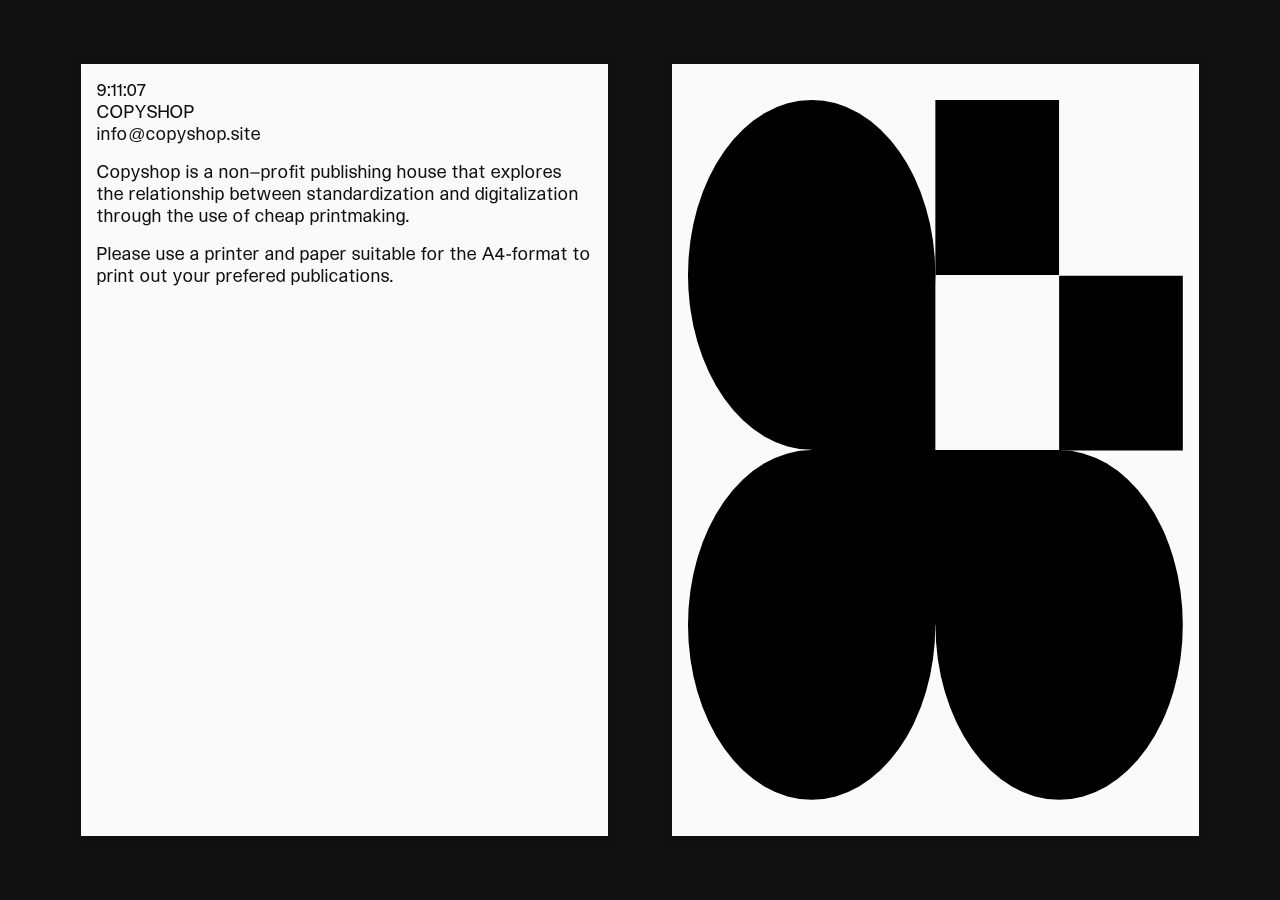
==== commit 2cbdb903: "absolute path og image" ====
--- a/index.html
+++ b/index.html
@@ -1,4 +1,4 @@
-<!doctype html><html><head><meta charset="utf-8"><meta name="description" content="Copyshop is a non–profit publishing house that explores the relationship between standardization and digitalization through the use of cheap printmaking."><meta property="og:image" content="images/social.jpg"><meta name="viewport" content="width=device-width,initial-scale=1"><title>Copyshop</title><link rel="apple-touch-icon-precomposed" sizes="144x144" href="apple-touch-icon-144x144.png"><link rel="apple-touch-icon-precomposed" sizes="152x152" href="apple-touch-icon-152x152.png"><link rel="icon" type="image/png" href="favicon-32x32.png" sizes="32x32"><link rel="icon" type="image/png" href="favicon-16x16.png" sizes="16x16"><meta name="application-name" content="Copyshop"><meta name="msapplication-TileColor" content="#FFFFFF"><meta name="msapplication-TileImage" content="mstile-144x144.png"><link rel="stylesheet" href="styles/main.css"></head><body><!--[if IE]><p class="browserupgrade">You are using an <strong>outdated</strong> browser. Please <a href="http://browsehappy.com/">upgrade your browser</a> to improve your experience.</p><![endif]--><div class="mobileNotice">Please view this site on a desktop device.</div><main class="sheets"><section class="information"><article class="sheet sheet--info"><div class="sheet__ratio"><div class="sheet__inner"><div class="sheet__content"><div class="sheet__top"><p><span id="currentTime"></span><br>COPYSHOP<br><a href="mailto:info@copyshop.site">info@copyshop.site</a></p><p>Copyshop is a non–profit publishing house that explores the relationship between standardization and digitalization through the use of cheap printmaking.</p><p>Please use a printer and paper suitable for the A4-format to print out your prefered publications.</p></div><div class="sheet__bottom"><span class="btn--index js-openIndex isHidden fade">(Index)</span> <span class="btn--index js-closeIndex isHidden isNotClickable">(Back)</span></div></div></div></div></article></section><section class="stack"><div class="stack__front"><article class="sheet sheet--splash"><div class="sheet__ratio"><div class="sheet__front"><div class="sheet__content"><svg class="img-fluid" xmlns="http://www.w3.org/2000/svg" viewBox="0 0 595.3 841.9"><path d="M297.6 0h148.8v210.5H297.6z"/><path fill="none" d="M0 0h148.8v210.5H0z"/><path d="M148.8 210.5h148.8v274.4H148.8z"/><path d="M251.6 421h194.8v210.5H251.6z"/><path d="M148.8 421h148.8v210.5H148.8zM446.5 211.3h148.8v210.5H446.5z"/><ellipse cx="148.8" cy="210.4" rx="148.8" ry="210.4"/><ellipse cx="148.8" cy="631.5" rx="148.8" ry="210.4"/><ellipse cx="446.5" cy="631.5" rx="148.8" ry="210.4"/></svg></div></div></div></article></div><div class="stack__back"><article id="publ_arynBeitz" class="sheet sheet--publication isCurrent"><div class="sheet__ratio"><div class="sheet__front"><div class="sheet__content"><div class="sheet__top"><p><span class="publication__number">4</span><br><span class="publication__title">“...meet the Tetracono”:<br>An Interview with David Reinfurt</span></p><br><p><span class="publication__author">Aryn Beitz</span></p><br><p class="text--sans-serif"><span class="btn--preview js-preview">Preview</span><br><span id="objectCount_arynBeitz">100</span> out of 100 left</p><p></p></div><div class="sheet__center"><span id="print_arynBeitz" class="btn--print js-printPublication"><span id="preparing_arynBeitz" class="btn--print--msg">Preparing your copy...</span><img class="icon--print" src="/images/printer.png"></span></div><div class="sheet__bottom"><span class="btn--next js-nextPublication">(Next)</span></div></div></div><div class="sheet__back"><div class="sheet__content"></div></div></div></article><article id="publ_adamNystrom" class="sheet sheet--publication"><div class="sheet__ratio"><div class="sheet__front"><div class="sheet__content"><div class="sheet__top"><p><span class="publication__number">3</span><br><span class="publication__title">Lines in four directions on A4-sheets<br>(Sol Lewitt bootleg)</span></p><br><p><span class="publication__author">Adam Nyström</span></p><br><p class="text--sans-serif"><span class="btn--preview js-preview">Preview</span><br><span id="objectCount_adamNystrom">100</span> out of 100 left</p></div><div class="sheet__center"><span id="print_adamNystrom" class="btn--print js-printPublication"><span id="preparing_adamNystrom" class="btn--print--msg">Preparing your copy...</span><img class="icon--print" src="/images/printer.png"></span></div><div class="sheet__bottom"><span class="btn--next js-nextPublication">(Next)</span></div></div></div><div class="sheet__back"><div class="sheet__content"></div></div></div></article><article id="publ_silvioLorusso" class="sheet sheet--publication"><div class="sheet__ratio"><div class="sheet__front"><div class="sheet__content"><div class="sheet__top"><p><span class="publication__number">2</span><br><span class="publication__title">Performing Publishing:<br>Fragmentation, Networks and Circulation</span></p><br><p><span class="publication__author">Silvio Lorusso</span></p><br><p class="text--sans-serif"><span class="btn--preview js-preview">Preview</span><br><span id="objectCount_silvioLorusso">100</span> out of 100 left</p><p></p></div><div class="sheet__center"><span id="print_silvioLorusso" class="btn--print js-printPublication"><span id="preparing_silvioLorusso" class="btn--print--msg">Preparing your copy...</span><img class="icon--print" src="/images/printer.png"></span></div><div class="sheet__bottom"><span class="btn--next js-nextPublication">(Next)</span></div></div></div><div class="sheet__back"><div class="sheet__content"></div></div></div></article><article id="publ_emmaKihl" class="sheet sheet--publication"><div class="sheet__ratio"><div class="sheet__front"><div class="sheet__content"><div class="sheet__top"><p><span class="publication__number">1</span><br><span class="publication__title">The A4-sheet</span></p><br><br><p><span class="publication__author">Emma Kihl</span></p><br><p class="text--sans-serif"><span class="btn--preview js-preview">Preview</span><br><span id="objectCount_emmaKihl">100</span> out of 100 left</p><p></p></div><div class="sheet__center"><span id="print_emmaKihl" class="btn--print js-printPublication"><span id="preparing_emmaKihl" class="btn--print--msg">Preparing your copy...</span><img class="icon--print" src="/images/printer.png"></span></div><div class="sheet__bottom"><span class="btn--next js-nextPublication">(Next)</span></div></div></div><div class="sheet__back"><div class="sheet__content"></div></div></div></article></div></section></main><iframe name="hidden-pdf" id="hidden-pdf" frameborder="0" style="height:0;width:0;border:0"></iframe><script>!function(e,a,t,n,g,c){e.GoogleAnalyticsObject=n,e.ga||(e.ga=function(){(e.ga.q=e.ga.q||[]).push(arguments)}),e.ga.l=+new Date,g=a.createElement(t),c=a.getElementsByTagName(t)[0],g.src="https://www.google-analytics.com/analytics.js",c.parentNode.insertBefore(g,c)}(window,document,"script","ga"),ga("create","UA-XXXXX-X"),ga("send","pageview")</script><script>const previewObject = {
+<!doctype html><html><head><meta charset="utf-8"><meta name="description" content="Copyshop is a non–profit publishing house that explores the relationship between standardization and digitalization through the use of cheap printmaking."><meta property="og:image" content="http://copyshop.site/images/social.jpg"><meta name="viewport" content="width=device-width,initial-scale=1"><title>Copyshop</title><link rel="apple-touch-icon-precomposed" sizes="144x144" href="apple-touch-icon-144x144.png"><link rel="apple-touch-icon-precomposed" sizes="152x152" href="apple-touch-icon-152x152.png"><link rel="icon" type="image/png" href="favicon-32x32.png" sizes="32x32"><link rel="icon" type="image/png" href="favicon-16x16.png" sizes="16x16"><meta name="application-name" content="Copyshop"><meta name="msapplication-TileColor" content="#FFFFFF"><meta name="msapplication-TileImage" content="mstile-144x144.png"><link rel="stylesheet" href="styles/main.css"></head><body><!--[if IE]><p class="browserupgrade">You are using an <strong>outdated</strong> browser. Please <a href="http://browsehappy.com/">upgrade your browser</a> to improve your experience.</p><![endif]--><div class="mobileNotice">Please view this site on a desktop device.</div><main class="sheets"><section class="information"><article class="sheet sheet--info"><div class="sheet__ratio"><div class="sheet__inner"><div class="sheet__content"><div class="sheet__top"><p><span id="currentTime"></span><br>COPYSHOP<br><a href="mailto:info@copyshop.site">info@copyshop.site</a></p><p>Copyshop is a non–profit publishing house that explores the relationship between standardization and digitalization through the use of cheap printmaking.</p><p>Please use a printer and paper suitable for the A4-format to print out your prefered publications.</p></div><div class="sheet__bottom"><span class="btn--index js-openIndex isHidden fade">(Index)</span> <span class="btn--index js-closeIndex isHidden isNotClickable">(Back)</span></div></div></div></div></article></section><section class="stack"><div class="stack__front"><article class="sheet sheet--splash"><div class="sheet__ratio"><div class="sheet__front"><div class="sheet__content"><svg class="img-fluid" xmlns="http://www.w3.org/2000/svg" viewBox="0 0 595.3 841.9"><path d="M297.6 0h148.8v210.5H297.6z"/><path fill="none" d="M0 0h148.8v210.5H0z"/><path d="M148.8 210.5h148.8v274.4H148.8z"/><path d="M251.6 421h194.8v210.5H251.6z"/><path d="M148.8 421h148.8v210.5H148.8zM446.5 211.3h148.8v210.5H446.5z"/><ellipse cx="148.8" cy="210.4" rx="148.8" ry="210.4"/><ellipse cx="148.8" cy="631.5" rx="148.8" ry="210.4"/><ellipse cx="446.5" cy="631.5" rx="148.8" ry="210.4"/></svg></div></div></div></article></div><div class="stack__back"><article id="publ_arynBeitz" class="sheet sheet--publication isCurrent"><div class="sheet__ratio"><div class="sheet__front"><div class="sheet__content"><div class="sheet__top"><p><span class="publication__number">4</span><br><span class="publication__title">“...meet the Tetracono”:<br>An Interview with David Reinfurt</span></p><br><p><span class="publication__author">Aryn Beitz</span></p><br><p class="text--sans-serif"><span class="btn--preview js-preview">Preview</span><br><span id="objectCount_arynBeitz">100</span> out of 100 left</p><p></p></div><div class="sheet__center"><span id="print_arynBeitz" class="btn--print js-printPublication"><span id="preparing_arynBeitz" class="btn--print--msg">Preparing your copy...</span><img class="icon--print" src="/images/printer.png"></span></div><div class="sheet__bottom"><span class="btn--next js-nextPublication">(Next)</span></div></div></div><div class="sheet__back"><div class="sheet__content"></div></div></div></article><article id="publ_adamNystrom" class="sheet sheet--publication"><div class="sheet__ratio"><div class="sheet__front"><div class="sheet__content"><div class="sheet__top"><p><span class="publication__number">3</span><br><span class="publication__title">Lines in four directions on A4-sheets<br>(Sol Lewitt bootleg)</span></p><br><p><span class="publication__author">Adam Nyström</span></p><br><p class="text--sans-serif"><span class="btn--preview js-preview">Preview</span><br><span id="objectCount_adamNystrom">100</span> out of 100 left</p></div><div class="sheet__center"><span id="print_adamNystrom" class="btn--print js-printPublication"><span id="preparing_adamNystrom" class="btn--print--msg">Preparing your copy...</span><img class="icon--print" src="/images/printer.png"></span></div><div class="sheet__bottom"><span class="btn--next js-nextPublication">(Next)</span></div></div></div><div class="sheet__back"><div class="sheet__content"></div></div></div></article><article id="publ_silvioLorusso" class="sheet sheet--publication"><div class="sheet__ratio"><div class="sheet__front"><div class="sheet__content"><div class="sheet__top"><p><span class="publication__number">2</span><br><span class="publication__title">Performing Publishing:<br>Fragmentation, Networks and Circulation</span></p><br><p><span class="publication__author">Silvio Lorusso</span></p><br><p class="text--sans-serif"><span class="btn--preview js-preview">Preview</span><br><span id="objectCount_silvioLorusso">100</span> out of 100 left</p><p></p></div><div class="sheet__center"><span id="print_silvioLorusso" class="btn--print js-printPublication"><span id="preparing_silvioLorusso" class="btn--print--msg">Preparing your copy...</span><img class="icon--print" src="/images/printer.png"></span></div><div class="sheet__bottom"><span class="btn--next js-nextPublication">(Next)</span></div></div></div><div class="sheet__back"><div class="sheet__content"></div></div></div></article><article id="publ_emmaKihl" class="sheet sheet--publication"><div class="sheet__ratio"><div class="sheet__front"><div class="sheet__content"><div class="sheet__top"><p><span class="publication__number">1</span><br><span class="publication__title">The A4-sheet</span></p><br><br><p><span class="publication__author">Emma Kihl</span></p><br><p class="text--sans-serif"><span class="btn--preview js-preview">Preview</span><br><span id="objectCount_emmaKihl">100</span> out of 100 left</p><p></p></div><div class="sheet__center"><span id="print_emmaKihl" class="btn--print js-printPublication"><span id="preparing_emmaKihl" class="btn--print--msg">Preparing your copy...</span><img class="icon--print" src="/images/printer.png"></span></div><div class="sheet__bottom"><span class="btn--next js-nextPublication">(Next)</span></div></div></div><div class="sheet__back"><div class="sheet__content"></div></div></div></article></div></section></main><iframe name="hidden-pdf" id="hidden-pdf" frameborder="0" style="height:0;width:0;border:0"></iframe><script>!function(e,a,t,n,g,c){e.GoogleAnalyticsObject=n,e.ga||(e.ga=function(){(e.ga.q=e.ga.q||[]).push(arguments)}),e.ga.l=+new Date,g=a.createElement(t),c=a.getElementsByTagName(t)[0],g.src="https://www.google-analytics.com/analytics.js",c.parentNode.insertBefore(g,c)}(window,document,"script","ga"),ga("create","UA-XXXXX-X"),ga("send","pageview")</script><script>const previewObject = {
         1: {
           type: 'text',
           content: '<p>First the letter A, the first one in the alphabet, indicating that there might be a continuation \u2013 B, C and so on. Followed by the numeral four, explaining how many times the sheet has been divided from an A0-sheet. Then comes a hyphen which splits the word \u201CA4-sheet\u201D in two, but somehow keeps it together. \u201CArk\u201D \u2013 sheet in Swedish\u2013can indicate a chest, a ship or an abbreviation for the state of Arkansas, in this case means a rectangular piece of paper.<\/p> \r\n\r\n<p>COPYING MACHINE<br\/>\r\nToday I don\u2019t often see body parts or other three-dimensional objects copied on paper. Now there is the multi-function printer instead. With this machine I can scan, copy or print documents with a speed from five to hundreds of sheets per minute. But the higher the speed the higher the temperature. The Technical Research Institute can\u2019t give me an exact temperature, but the heat in a copying machine is between one hundred sixty and two hundred degrees celsius. This makes the fibres in the paper sheet swell a bit.<\/p>\r\n\r\n<p>When you browse through A4-sheets printed on both sides in a copying machine or a printer you can hear a slight rustling sound when the text comes off from the adjacent pages.<\/p>\r\n\r\n<p>THE MEASURMENT<br\/>\r\nA friend and I are standing in front of a glass exhibition case at the Mus\u00E9e des Arts et M\u00E9tiers in Paris. On the other side of the glass some of the oldest objects used to establish the meter and the kilogramme are exposed, long staffs or weighs made of brass and platinum.<\/p>\r\n\r\n<p>An A4-sheet is six hundred twenty-three point seven square centimetres. If I continue to draw lines across the sheet I can make three thousand eight hundred ninety-six squares fit into a sheet and each square corresponds to the measures of the sheet.<\/p>\r\n\r\n<p>SOMETHING DESERTED<br\/>\r\nI hold the paper in my hand. It\u2019s smooth, thin, matt and fragile. If I smell it I can smell something deserted. The wood, chalk, clay, glue, water and air are deformed, pressed together in a seemingly lifeless setting. Like the zone criminals in Superman, locked up in a flat surface, condemned to exist in an indeterminate space.<\/p>\r\n\r\n<p>The paper is white. I can almost, but not really see through it. When I hold it against the light I can see a marbled pattern. Sharp pain, blood on the edge of the paper, absorbed into the pores. The only way to stop the small, but deep, cut in the finger from bleeding is to use plaster. It is the chalk, clay and glue \u2013 that make the paper smooth \u2013 that stops the blood from being immediately soaked up into the paper.<\/p>'
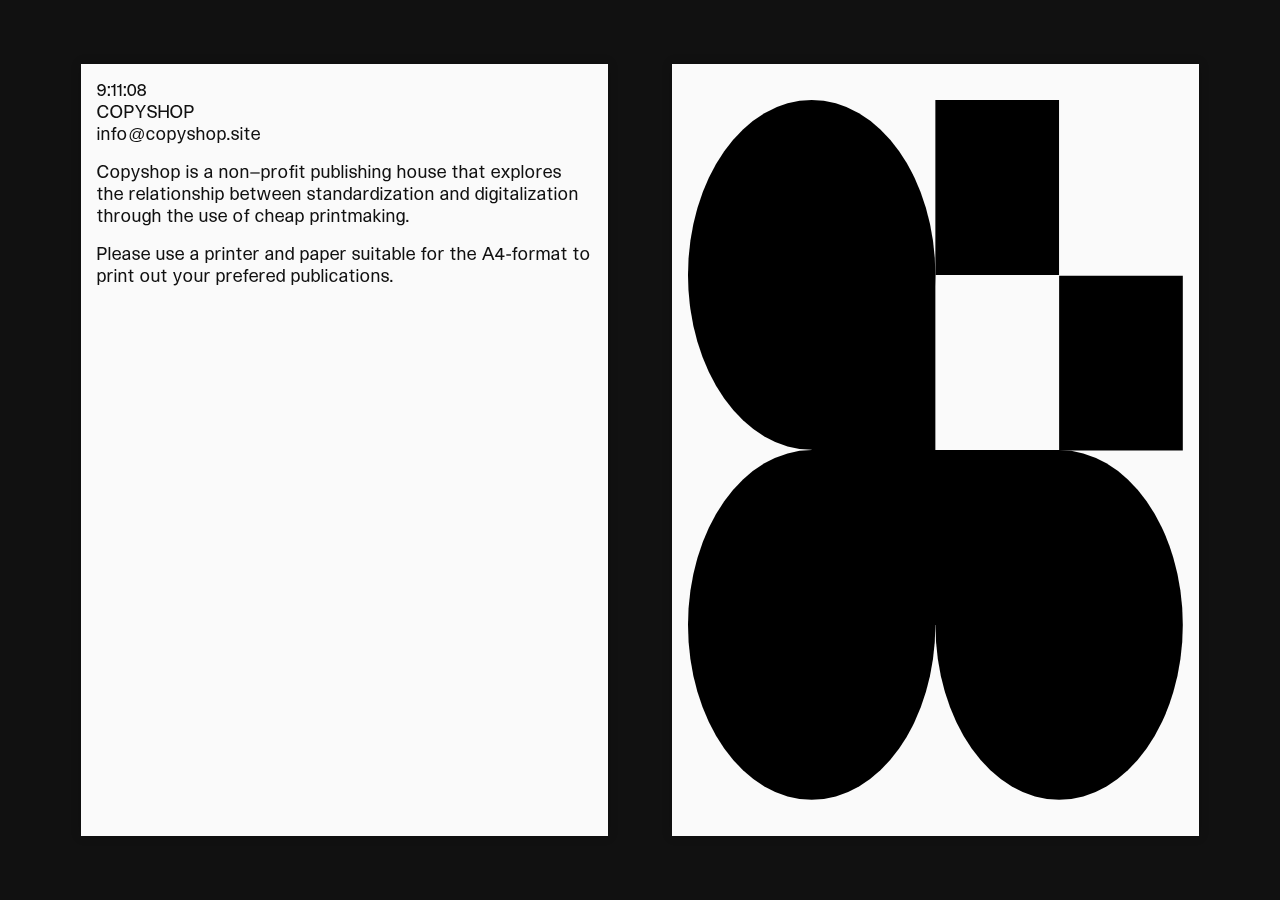
==== commit cc2f0247: "tweaks for safari" ====
--- a/index.html
+++ b/index.html
@@ -1,4 +1,4 @@
-<!doctype html><html><head><meta charset="utf-8"><meta name="description" content="Copyshop is a non–profit publishing house that explores the relationship between standardization and digitalization through the use of cheap printmaking."><meta property="og:image" content="http://copyshop.site/images/social.jpg"><meta name="viewport" content="width=device-width,initial-scale=1"><title>Copyshop</title><link rel="apple-touch-icon-precomposed" sizes="144x144" href="apple-touch-icon-144x144.png"><link rel="apple-touch-icon-precomposed" sizes="152x152" href="apple-touch-icon-152x152.png"><link rel="icon" type="image/png" href="favicon-32x32.png" sizes="32x32"><link rel="icon" type="image/png" href="favicon-16x16.png" sizes="16x16"><meta name="application-name" content="Copyshop"><meta name="msapplication-TileColor" content="#FFFFFF"><meta name="msapplication-TileImage" content="mstile-144x144.png"><link rel="stylesheet" href="styles/main.css"></head><body><!--[if IE]><p class="browserupgrade">You are using an <strong>outdated</strong> browser. Please <a href="http://browsehappy.com/">upgrade your browser</a> to improve your experience.</p><![endif]--><div class="mobileNotice">Please view this site on a desktop device.</div><main class="sheets"><section class="information"><article class="sheet sheet--info"><div class="sheet__ratio"><div class="sheet__inner"><div class="sheet__content"><div class="sheet__top"><p><span id="currentTime"></span><br>COPYSHOP<br><a href="mailto:info@copyshop.site">info@copyshop.site</a></p><p>Copyshop is a non–profit publishing house that explores the relationship between standardization and digitalization through the use of cheap printmaking.</p><p>Please use a printer and paper suitable for the A4-format to print out your prefered publications.</p></div><div class="sheet__bottom"><span class="btn--index js-openIndex isHidden fade">(Index)</span> <span class="btn--index js-closeIndex isHidden isNotClickable">(Back)</span></div></div></div></div></article></section><section class="stack"><div class="stack__front"><article class="sheet sheet--splash"><div class="sheet__ratio"><div class="sheet__front"><div class="sheet__content"><svg class="img-fluid" xmlns="http://www.w3.org/2000/svg" viewBox="0 0 595.3 841.9"><path d="M297.6 0h148.8v210.5H297.6z"/><path fill="none" d="M0 0h148.8v210.5H0z"/><path d="M148.8 210.5h148.8v274.4H148.8z"/><path d="M251.6 421h194.8v210.5H251.6z"/><path d="M148.8 421h148.8v210.5H148.8zM446.5 211.3h148.8v210.5H446.5z"/><ellipse cx="148.8" cy="210.4" rx="148.8" ry="210.4"/><ellipse cx="148.8" cy="631.5" rx="148.8" ry="210.4"/><ellipse cx="446.5" cy="631.5" rx="148.8" ry="210.4"/></svg></div></div></div></article></div><div class="stack__back"><article id="publ_arynBeitz" class="sheet sheet--publication isCurrent"><div class="sheet__ratio"><div class="sheet__front"><div class="sheet__content"><div class="sheet__top"><p><span class="publication__number">4</span><br><span class="publication__title">“...meet the Tetracono”:<br>An Interview with David Reinfurt</span></p><br><p><span class="publication__author">Aryn Beitz</span></p><br><p class="text--sans-serif"><span class="btn--preview js-preview">Preview</span><br><span id="objectCount_arynBeitz">100</span> out of 100 left</p><p></p></div><div class="sheet__center"><span id="print_arynBeitz" class="btn--print js-printPublication"><span id="preparing_arynBeitz" class="btn--print--msg">Preparing your copy...</span><img class="icon--print" src="/images/printer.png"></span></div><div class="sheet__bottom"><span class="btn--next js-nextPublication">(Next)</span></div></div></div><div class="sheet__back"><div class="sheet__content"></div></div></div></article><article id="publ_adamNystrom" class="sheet sheet--publication"><div class="sheet__ratio"><div class="sheet__front"><div class="sheet__content"><div class="sheet__top"><p><span class="publication__number">3</span><br><span class="publication__title">Lines in four directions on A4-sheets<br>(Sol Lewitt bootleg)</span></p><br><p><span class="publication__author">Adam Nyström</span></p><br><p class="text--sans-serif"><span class="btn--preview js-preview">Preview</span><br><span id="objectCount_adamNystrom">100</span> out of 100 left</p></div><div class="sheet__center"><span id="print_adamNystrom" class="btn--print js-printPublication"><span id="preparing_adamNystrom" class="btn--print--msg">Preparing your copy...</span><img class="icon--print" src="/images/printer.png"></span></div><div class="sheet__bottom"><span class="btn--next js-nextPublication">(Next)</span></div></div></div><div class="sheet__back"><div class="sheet__content"></div></div></div></article><article id="publ_silvioLorusso" class="sheet sheet--publication"><div class="sheet__ratio"><div class="sheet__front"><div class="sheet__content"><div class="sheet__top"><p><span class="publication__number">2</span><br><span class="publication__title">Performing Publishing:<br>Fragmentation, Networks and Circulation</span></p><br><p><span class="publication__author">Silvio Lorusso</span></p><br><p class="text--sans-serif"><span class="btn--preview js-preview">Preview</span><br><span id="objectCount_silvioLorusso">100</span> out of 100 left</p><p></p></div><div class="sheet__center"><span id="print_silvioLorusso" class="btn--print js-printPublication"><span id="preparing_silvioLorusso" class="btn--print--msg">Preparing your copy...</span><img class="icon--print" src="/images/printer.png"></span></div><div class="sheet__bottom"><span class="btn--next js-nextPublication">(Next)</span></div></div></div><div class="sheet__back"><div class="sheet__content"></div></div></div></article><article id="publ_emmaKihl" class="sheet sheet--publication"><div class="sheet__ratio"><div class="sheet__front"><div class="sheet__content"><div class="sheet__top"><p><span class="publication__number">1</span><br><span class="publication__title">The A4-sheet</span></p><br><br><p><span class="publication__author">Emma Kihl</span></p><br><p class="text--sans-serif"><span class="btn--preview js-preview">Preview</span><br><span id="objectCount_emmaKihl">100</span> out of 100 left</p><p></p></div><div class="sheet__center"><span id="print_emmaKihl" class="btn--print js-printPublication"><span id="preparing_emmaKihl" class="btn--print--msg">Preparing your copy...</span><img class="icon--print" src="/images/printer.png"></span></div><div class="sheet__bottom"><span class="btn--next js-nextPublication">(Next)</span></div></div></div><div class="sheet__back"><div class="sheet__content"></div></div></div></article></div></section></main><iframe name="hidden-pdf" id="hidden-pdf" frameborder="0" style="height:0;width:0;border:0"></iframe><script>!function(e,a,t,n,g,c){e.GoogleAnalyticsObject=n,e.ga||(e.ga=function(){(e.ga.q=e.ga.q||[]).push(arguments)}),e.ga.l=+new Date,g=a.createElement(t),c=a.getElementsByTagName(t)[0],g.src="https://www.google-analytics.com/analytics.js",c.parentNode.insertBefore(g,c)}(window,document,"script","ga"),ga("create","UA-XXXXX-X"),ga("send","pageview")</script><script>const previewObject = {
+<!doctype html><html><head><meta charset="utf-8"><meta name="description" content="Copyshop is a non–profit publishing house that explores the relationship between standardization and digitalization through the use of cheap printmaking."><meta property="og:image" content="http://copyshop.site/images/social.jpg"><meta name="viewport" content="width=device-width,initial-scale=1"><title>Copyshop</title><link rel="apple-touch-icon-precomposed" sizes="144x144" href="apple-touch-icon-144x144.png"><link rel="apple-touch-icon-precomposed" sizes="152x152" href="apple-touch-icon-152x152.png"><link rel="icon" type="image/png" href="favicon-32x32.png" sizes="32x32"><link rel="icon" type="image/png" href="favicon-16x16.png" sizes="16x16"><meta name="application-name" content="Copyshop"><meta name="msapplication-TileColor" content="#FFFFFF"><meta name="msapplication-TileImage" content="mstile-144x144.png"><link rel="stylesheet" href="styles/main.css"></head><body><!--[if IE]><p class="browserupgrade">You are using an <strong>outdated</strong> browser. Please <a href="http://browsehappy.com/">upgrade your browser</a> to improve your experience.</p><![endif]--><div class="mobileNotice">Please view this site on a desktop device.</div><main class="sheets"><section class="information"><article class="sheet sheet--info"><div class="sheet__ratio"><div class="sheet__inner"><div class="sheet__content"><div class="sheet__top"><p><span id="currentTime"></span><br>COPYSHOP<br><a href="mailto:info@copyshop.site">info@copyshop.site</a></p><p>Copyshop is a non–profit publishing house that explores the relationship between standardization and digitalization through the use of cheap printmaking.</p><p>Please use a printer and paper suitable for the A4-format to print out your prefered publications.</p></div><div class="sheet__bottom"><span class="btn--index js-openIndex isHidden fade">(Index)</span> <span class="btn--index js-closeIndex isHidden isNotClickable">(Back)</span></div></div></div></div></article></section><section class="stack"><div class="stack__inner"><div class="stack__front"><article class="sheet sheet--splash"><div class="sheet__ratio"><div class="sheet__front"><div class="sheet__content"><svg class="img-fluid" xmlns="http://www.w3.org/2000/svg" viewBox="0 0 595.3 841.9"><path d="M297.6 0h148.8v210.5H297.6z"/><path fill="none" d="M0 0h148.8v210.5H0z"/><path d="M148.8 210.5h148.8v274.4H148.8z"/><path d="M251.6 421h194.8v210.5H251.6z"/><path d="M148.8 421h148.8v210.5H148.8zM446.5 211.3h148.8v210.5H446.5z"/><ellipse cx="148.8" cy="210.4" rx="148.8" ry="210.4"/><ellipse cx="148.8" cy="631.5" rx="148.8" ry="210.4"/><ellipse cx="446.5" cy="631.5" rx="148.8" ry="210.4"/></svg></div></div><div class="sheet__back"></div></div></article></div><div class="stack__back"><article id="publ_arynBeitz" class="sheet sheet--publication isCurrent"><div class="sheet__ratio"><div class="sheet__front"><div class="sheet__content"><div class="sheet__top"><p><span class="publication__number">4</span><br><span class="publication__title">“...meet the Tetracono”:<br>An Interview with David Reinfurt</span></p><br><p><span class="publication__author">Aryn Beitz</span></p><br><p class="text--sans-serif"><span class="btn--preview js-preview">Preview</span><br><span id="objectCount_arynBeitz">100</span> out of 100 left</p><p></p></div><div class="sheet__center"><span id="print_arynBeitz" class="btn--print js-printPublication"><span id="preparing_arynBeitz" class="btn--print--msg">Preparing your copy...</span><img class="icon--print" src="/images/printer.png"></span></div><div class="sheet__bottom"><span class="btn--next js-nextPublication">(Next)</span></div></div></div><div class="sheet__back"><div class="sheet__content"></div></div></div></article><article id="publ_adamNystrom" class="sheet sheet--publication"><div class="sheet__ratio"><div class="sheet__front"><div class="sheet__content"><div class="sheet__top"><p><span class="publication__number">3</span><br><span class="publication__title">Lines in four directions on A4-sheets<br>(Sol Lewitt bootleg)</span></p><br><p><span class="publication__author">Adam Nyström</span></p><br><p class="text--sans-serif"><span class="btn--preview js-preview">Preview</span><br><span id="objectCount_adamNystrom">100</span> out of 100 left</p></div><div class="sheet__center"><span id="print_adamNystrom" class="btn--print js-printPublication"><span id="preparing_adamNystrom" class="btn--print--msg">Preparing your copy...</span><img class="icon--print" src="/images/printer.png"></span></div><div class="sheet__bottom"><span class="btn--next js-nextPublication">(Next)</span></div></div></div><div class="sheet__back"><div class="sheet__content"></div></div></div></article><article id="publ_silvioLorusso" class="sheet sheet--publication"><div class="sheet__ratio"><div class="sheet__front"><div class="sheet__content"><div class="sheet__top"><p><span class="publication__number">2</span><br><span class="publication__title">Performing Publishing:<br>Fragmentation, Networks and Circulation</span></p><br><p><span class="publication__author">Silvio Lorusso</span></p><br><p class="text--sans-serif"><span class="btn--preview js-preview">Preview</span><br><span id="objectCount_silvioLorusso">100</span> out of 100 left</p><p></p></div><div class="sheet__center"><span id="print_silvioLorusso" class="btn--print js-printPublication"><span id="preparing_silvioLorusso" class="btn--print--msg">Preparing your copy...</span><img class="icon--print" src="/images/printer.png"></span></div><div class="sheet__bottom"><span class="btn--next js-nextPublication">(Next)</span></div></div></div><div class="sheet__back"><div class="sheet__content"></div></div></div></article><article id="publ_emmaKihl" class="sheet sheet--publication"><div class="sheet__ratio"><div class="sheet__front"><div class="sheet__content"><div class="sheet__top"><p><span class="publication__number">1</span><br><span class="publication__title">The A4-sheet</span></p><br><br><p><span class="publication__author">Emma Kihl</span></p><br><p class="text--sans-serif"><span class="btn--preview js-preview">Preview</span><br><span id="objectCount_emmaKihl">100</span> out of 100 left</p><p></p></div><div class="sheet__center"><span id="print_emmaKihl" class="btn--print js-printPublication"><span id="preparing_emmaKihl" class="btn--print--msg">Preparing your copy...</span><img class="icon--print" src="/images/printer.png"></span></div><div class="sheet__bottom"><span class="btn--next js-nextPublication">(Next)</span></div></div></div><div class="sheet__back"><div class="sheet__content"></div></div></div></article></div></div></section></main><iframe name="hidden-pdf" id="hidden-pdf" frameborder="0" style="height:0;width:0;border:0"></iframe><script>!function(e,a,t,n,g,c){e.GoogleAnalyticsObject=n,e.ga||(e.ga=function(){(e.ga.q=e.ga.q||[]).push(arguments)}),e.ga.l=+new Date,g=a.createElement(t),c=a.getElementsByTagName(t)[0],g.src="https://www.google-analytics.com/analytics.js",c.parentNode.insertBefore(g,c)}(window,document,"script","ga"),ga("create","UA-XXXXX-X"),ga("send","pageview")</script><script>const previewObject = {
         1: {
           type: 'text',
           content: '<p>First the letter A, the first one in the alphabet, indicating that there might be a continuation \u2013 B, C and so on. Followed by the numeral four, explaining how many times the sheet has been divided from an A0-sheet. Then comes a hyphen which splits the word \u201CA4-sheet\u201D in two, but somehow keeps it together. \u201CArk\u201D \u2013 sheet in Swedish\u2013can indicate a chest, a ship or an abbreviation for the state of Arkansas, in this case means a rectangular piece of paper.<\/p> \r\n\r\n<p>COPYING MACHINE<br\/>\r\nToday I don\u2019t often see body parts or other three-dimensional objects copied on paper. Now there is the multi-function printer instead. With this machine I can scan, copy or print documents with a speed from five to hundreds of sheets per minute. But the higher the speed the higher the temperature. The Technical Research Institute can\u2019t give me an exact temperature, but the heat in a copying machine is between one hundred sixty and two hundred degrees celsius. This makes the fibres in the paper sheet swell a bit.<\/p>\r\n\r\n<p>When you browse through A4-sheets printed on both sides in a copying machine or a printer you can hear a slight rustling sound when the text comes off from the adjacent pages.<\/p>\r\n\r\n<p>THE MEASURMENT<br\/>\r\nA friend and I are standing in front of a glass exhibition case at the Mus\u00E9e des Arts et M\u00E9tiers in Paris. On the other side of the glass some of the oldest objects used to establish the meter and the kilogramme are exposed, long staffs or weighs made of brass and platinum.<\/p>\r\n\r\n<p>An A4-sheet is six hundred twenty-three point seven square centimetres. If I continue to draw lines across the sheet I can make three thousand eight hundred ninety-six squares fit into a sheet and each square corresponds to the measures of the sheet.<\/p>\r\n\r\n<p>SOMETHING DESERTED<br\/>\r\nI hold the paper in my hand. It\u2019s smooth, thin, matt and fragile. If I smell it I can smell something deserted. The wood, chalk, clay, glue, water and air are deformed, pressed together in a seemingly lifeless setting. Like the zone criminals in Superman, locked up in a flat surface, condemned to exist in an indeterminate space.<\/p>\r\n\r\n<p>The paper is white. I can almost, but not really see through it. When I hold it against the light I can see a marbled pattern. Sharp pain, blood on the edge of the paper, absorbed into the pores. The only way to stop the small, but deep, cut in the finger from bleeding is to use plaster. It is the chalk, clay and glue \u2013 that make the paper smooth \u2013 that stops the blood from being immediately soaked up into the paper.<\/p>'
--- a/styles/main.css
+++ b/styles/main.css
@@ -1 +1 @@
-@font-face{font-family:BigCaslonRegular;src:url(../fonts/BigCaslonRegular.woff) format("woff"),url(../fonts/BigCaslonRegular.woff2) format("woff2");font-weight:400;font-style:normal}@font-face{font-family:HaasUnicaRegular;src:url(../fonts/HaasUnicaRegular.woff) format("woff"),url(../fonts/HaasUnicaRegular.woff2) format("woff2");font-weight:400;font-style:normal}@font-face{font-family:Life;src:url(../fonts/Life-Roman.woff) format("woff"),url(../fonts/Life-Roman.woff2) format("woff2");font-weight:400;font-style:normal}.browserupgrade{margin:.2em 0;background:#ccc;color:#000;padding:.2em 0}body,html{padding:0;margin:0;height:100%}body{background:#111;font-family:HaasUnicaRegular,Helvetica Neue,Helvetica,Arial,sans-serif;font-size:1.325vw;line-height:1.3;color:#fafafa;-webkit-font-smoothing:antialiased;-moz-osx-font-smoothing:grayscale;text-rendering:optimizeLegibility}p{margin:0;margin-bottom:1rem}.text--sans-serif{font-family:HaasUnicaRegular,Helvetica Neue,Helvetica,Arial,sans-serif;letter-spacing:1px;font-size:1.325vw;color:#111}a{color:#111;text-decoration:none}a:hover{text-decoration:underline}.img-fluid{width:100%;max-width:100%}.heading--index{margin-bottom:1rem;display:block;font-size:1.325vw}.mobileNotice{position:fixed;top:0;right:0;bottom:0;left:0;z-index:1000;-ms-flex-align:center;align-items:center;-ms-flex-pack:center;justify-content:center;font-size:16px;letter-spacing:1px;background-color:#111;display:none}@media (max-width:992px){.mobileNotice{display:-ms-flexbox;display:flex}}.sheets{position:absolute;top:0;right:0;bottom:0;left:0;padding:2rem}.sheet,.sheets{display:-ms-flexbox;display:flex;overflow:hidden}.sheet{-ms-flex:1;flex:1;-ms-flex-align:center;align-items:center;-ms-flex-pack:center;justify-content:center;width:100%;height:100%}.sheet.isHidden{display:none}.information,.stack{display:-ms-flexbox;display:flex;-ms-flex:1;flex:1;-ms-flex-align:center;align-items:center;-ms-flex-pack:center;justify-content:center;width:50%;position:relative}.stack,.stack__back,.stack__front{transform-style:preserve-3d}.stack__back,.stack__front{position:absolute;top:0;right:0;bottom:0;left:0;-webkit-backface-visibility:hidden;backface-visibility:hidden}.stack__front{z-index:2;transform:rotateY(0deg);transition:transform .5s ease-in-out}.isFlipped .stack__front{transform:rotateY(180deg)}.stack__back{transform:rotateY(-180deg);transition:transform .5s ease-in-out}.isFlipped .stack__back{transform:rotateY(0deg)}.sheet--info{-ms-flex-pack:end;justify-content:flex-end;letter-spacing:1px}.sheet--publication,.sheet--splash{font-family:Life,Times New Roman,Times,serif;font-variant:lining-nums;line-height:1.2;-ms-flex-pack:start;justify-content:flex-start;position:absolute;top:0;right:0;bottom:0;left:0;transform-style:preserve-3d}.sheet--publication.isCurrent,.sheet--splash.isCurrent{z-index:10}.sheet--publication.isMovingOffscreen,.sheet--splash.isMovingOffscreen{z-index:100;transition:transform .4s ease-in-out;transform:translateX(110%) scale(1.05)}.sheet--publication{font-size:1.45vw;color:#000}.sheet__ratio{position:relative}.sheet__back,.sheet__front,.sheet__inner{position:absolute;top:0;right:0;bottom:0;left:0;background:#fafafa;color:#111;margin:2rem;padding:1rem;box-shadow:0 0 10px 0 rgba(0,0,0,.2);-webkit-backface-visibility:hidden;backface-visibility:hidden;overflow:hidden}.sheet__front{z-index:2;transform:rotateY(0deg);transition:transform .5s ease-in-out}.sheet--publication.isFlipped .sheet__front{transform:rotateY(180deg)}.sheet__back{transform:rotateY(-180deg);transition:transform .5s ease-in-out;font-family:HaasUnicaRegular,Helvetica Neue,Helvetica,Arial,sans-serif;letter-spacing:1px}.sheet--publication.isFlipped .sheet__back{transform:rotateY(0deg)}.sheet__content{position:relative;height:100%}.sheet--splash .sheet__content{display:-ms-flexbox;display:flex;-ms-flex-align:center;align-items:center;-ms-flex-pack:center;justify-content:center}.sheet__content.isHidden{display:none}.sheet__center{top:0;right:0;pointer-events:none;display:-ms-flexbox;display:flex;-ms-flex-align:center;align-items:center;-ms-flex-pack:center;justify-content:center}.sheet__bottom,.sheet__center{position:absolute;bottom:0;left:0}.sheet__bottom{-webkit-user-select:none;-moz-user-select:none;-ms-user-select:none;user-select:none;font-size:1.325vw;color:#111}.sheet__preview{position:relative;height:100%;overflow:hidden}.sheet__preview.isText:after{content:"";position:absolute;right:0;bottom:0;left:0;height:150px;background:linear-gradient(hsla(0,0%,100%,0),#fafafa 86%)}.sheet__preview.isImage{display:-ms-flexbox;display:flex;-ms-flex-pack:center;justify-content:center;-ms-flex-align:center;align-items:center}.sheet__preview.isImage img{mix-blend-mode:multiply}.publication{padding:.85rem 0 .75rem;border-bottom:1px solid #111;cursor:pointer;font-size:1.325vw}.publication:first-of-type{border-top:1px solid #111}.arrow{border:solid #000;border-width:0 1px 1px 0;display:inline-block;padding:8px}.arrow--down{transform:rotate(45deg)}.arrow:hover{cursor:pointer}.icon--print{width:2.25rem}.btn--index{cursor:pointer;opacity:1}.btn--index.fade{transition:opacity .25s ease-in-out;display:block!important}.btn--index.isNotClickable{pointer-events:none}.btn--index.isHidden{display:none;opacity:0;pointer-events:none}.btn--print{position:relative;cursor:pointer;pointer-events:auto;font-size:1.2rem;padding:0 .75rem}.btn--print:before{content:"(";left:0}.btn--print:after,.btn--print:before{top:9px;position:absolute;font-family:HaasUnicaRegular,Helvetica Neue,Helvetica,Arial,sans-serif;letter-spacing:1px}.btn--print:after{content:")";right:0}.btn--print.preparing img{display:none}.btn--print .btn--print--msg{position:relative;top:10px;display:none;font-family:HaasUnicaRegular,Helvetica Neue,Helvetica,Arial,sans-serif;letter-spacing:1px}.btn--print.preparing .btn--print--msg{display:initial}.btn--next{font-family:HaasUnicaRegular,Helvetica Neue,Helvetica,Arial,sans-serif;letter-spacing:1px}.btn--next,.btn--preview{cursor:pointer}+@font-face{font-family:BigCaslonRegular;src:url(../fonts/BigCaslonRegular.woff) format("woff"),url(../fonts/BigCaslonRegular.woff2) format("woff2");font-weight:400;font-style:normal}@font-face{font-family:HaasUnicaRegular;src:url(../fonts/HaasUnicaRegular.woff) format("woff"),url(../fonts/HaasUnicaRegular.woff2) format("woff2");font-weight:400;font-style:normal}@font-face{font-family:Life;src:url(../fonts/Life-Roman.woff) format("woff"),url(../fonts/Life-Roman.woff2) format("woff2");font-weight:400;font-style:normal}.browserupgrade{margin:.2em 0;background:#ccc;color:#000;padding:.2em 0}body,html{padding:0;margin:0;height:100%}body{background:#111;font-family:HaasUnicaRegular,Helvetica Neue,Helvetica,Arial,sans-serif;font-size:1.325vw;line-height:1.3;color:#fafafa;-webkit-font-smoothing:antialiased;-moz-osx-font-smoothing:grayscale;text-rendering:optimizeLegibility}p{margin:0;margin-bottom:1rem}.text--sans-serif{font-family:HaasUnicaRegular,Helvetica Neue,Helvetica,Arial,sans-serif;letter-spacing:1px;font-size:1.325vw;color:#111}a{color:#111;text-decoration:none}a:hover{text-decoration:underline}.img-fluid{width:100%;max-width:100%}.heading--index{margin-bottom:1rem;display:block;font-size:1.325vw}.mobileNotice{position:fixed;top:0;right:0;bottom:0;left:0;z-index:1000;-ms-flex-align:center;align-items:center;-ms-flex-pack:center;justify-content:center;font-size:16px;letter-spacing:1px;background-color:#111;display:none}@media (max-width:992px){.mobileNotice{display:-ms-flexbox;display:flex}}.sheets{position:absolute;top:0;right:0;bottom:0;left:0;padding:2rem}.sheet,.sheets{display:-ms-flexbox;display:flex;overflow:hidden}.sheet{-ms-flex:1;flex:1;-ms-flex-align:center;align-items:center;-ms-flex-pack:center;justify-content:center;width:100%;height:100%}.sheet.isHidden{display:none}.information,.stack{display:-ms-flexbox;display:flex;-ms-flex:1;flex:1;-ms-flex-align:center;align-items:center;-ms-flex-pack:center;justify-content:center;width:50%;position:relative}.stack{transform-style:preserve-3d}.stack__inner{width:100%;height:100%}.stack__back,.stack__front,.stack__inner{transform-style:preserve-3d;-webkit-backface-visibility:hidden;backface-visibility:hidden}.stack__back,.stack__front{position:absolute;top:0;right:0;bottom:0;left:0}.stack__front{z-index:2;transform:rotateY(0deg);transition:transform .5s ease-in-out}.isFlipped .stack__front{transform:rotateY(180deg)}.stack__back{transform:rotateY(-180deg);transition:transform .5s ease-in-out}.isFlipped .stack__back{transform:rotateY(0deg)}.sheet--info{-ms-flex-pack:end;justify-content:flex-end;letter-spacing:1px}.sheet--publication,.sheet--splash{font-family:Life,Times New Roman,Times,serif;font-variant:lining-nums;line-height:1.2;-ms-flex-pack:start;justify-content:flex-start;position:absolute;top:0;right:0;bottom:0;left:0;transform-style:preserve-3d}.sheet--publication.isCurrent,.sheet--splash.isCurrent{z-index:10}.sheet--publication.isMovingOffscreen,.sheet--splash.isMovingOffscreen{z-index:100;transition:transform .4s ease-in-out;transform:translateX(110%) scale(1.05)}.sheet--publication{font-size:1.45vw;color:#000;-ms-flex-pack:end;justify-content:flex-end}.sheet--publication.hasFlexChanged{-ms-flex-pack:start;justify-content:flex-start}.sheet__ratio{position:relative}.sheet__back,.sheet__front,.sheet__inner{position:absolute;top:0;right:0;bottom:0;left:0;background:#fafafa;color:#111;margin:2rem;padding:1rem;box-shadow:0 0 10px 0 rgba(0,0,0,.2);-webkit-backface-visibility:hidden;backface-visibility:hidden;overflow:hidden}.sheet__front{z-index:2;transform:rotateY(0deg);transition:transform .5s ease-in-out}.sheet--publication.isFlipped .sheet__front{transform:rotateY(180deg)}.sheet__back{transform:rotateY(-180deg);transition:transform .5s ease-in-out;font-family:HaasUnicaRegular,Helvetica Neue,Helvetica,Arial,sans-serif;letter-spacing:1px}.sheet--publication.isFlipped .sheet__back{transform:rotateY(0deg)}.sheet__content{position:relative;height:100%}.sheet--splash .sheet__content{display:-ms-flexbox;display:flex;-ms-flex-align:center;align-items:center;-ms-flex-pack:center;justify-content:center}.sheet__content.isHidden{display:none}.sheet__center{top:0;right:0;pointer-events:none;display:-ms-flexbox;display:flex;-ms-flex-align:center;align-items:center;-ms-flex-pack:center;justify-content:center}.sheet__bottom,.sheet__center{position:absolute;bottom:0;left:0}.sheet__bottom{-webkit-user-select:none;-moz-user-select:none;-ms-user-select:none;user-select:none;font-size:1.325vw;color:#111}.sheet__preview{position:relative;height:100%;overflow:hidden}.sheet__preview.isText:after{content:"";position:absolute;right:0;bottom:0;left:0;height:150px;background:linear-gradient(hsla(0,0%,100%,0),#fafafa 86%)}.sheet__preview.isImage{display:-ms-flexbox;display:flex;-ms-flex-pack:center;justify-content:center;-ms-flex-align:center;align-items:center}.sheet__preview.isImage img{mix-blend-mode:multiply}.publication{padding:.85rem 0 .75rem;border-bottom:1px solid #111;cursor:pointer;font-size:1.325vw}.publication:first-of-type{border-top:1px solid #111}.arrow{border:solid #000;border-width:0 1px 1px 0;display:inline-block;padding:8px}.arrow--down{transform:rotate(45deg)}.arrow:hover{cursor:pointer}.icon--print{width:2.5vw}.btn--index{cursor:pointer;opacity:1}.btn--index.fade{transition:opacity .25s ease-in-out;display:block!important}.btn--index.isNotClickable{pointer-events:none}.btn--index.isHidden{display:none;opacity:0;pointer-events:none}.btn--print{position:relative;cursor:pointer;pointer-events:auto;font-size:1.25vw;padding:0 .75vw}.btn--print:before{content:"(";left:0}.btn--print:after,.btn--print:before{top:50%;position:absolute;transform:translateY(-50%);font-family:HaasUnicaRegular,Helvetica Neue,Helvetica,Arial,sans-serif;letter-spacing:1px}.btn--print:after{content:")";right:0}.btn--print.preparing img{display:none}.btn--print .btn--print--msg{position:relative;top:10px;display:none;font-family:HaasUnicaRegular,Helvetica Neue,Helvetica,Arial,sans-serif;letter-spacing:1px}.btn--print.preparing .btn--print--msg{display:initial}.btn--next{font-family:HaasUnicaRegular,Helvetica Neue,Helvetica,Arial,sans-serif;letter-spacing:1px}.btn--next,.btn--preview{cursor:pointer}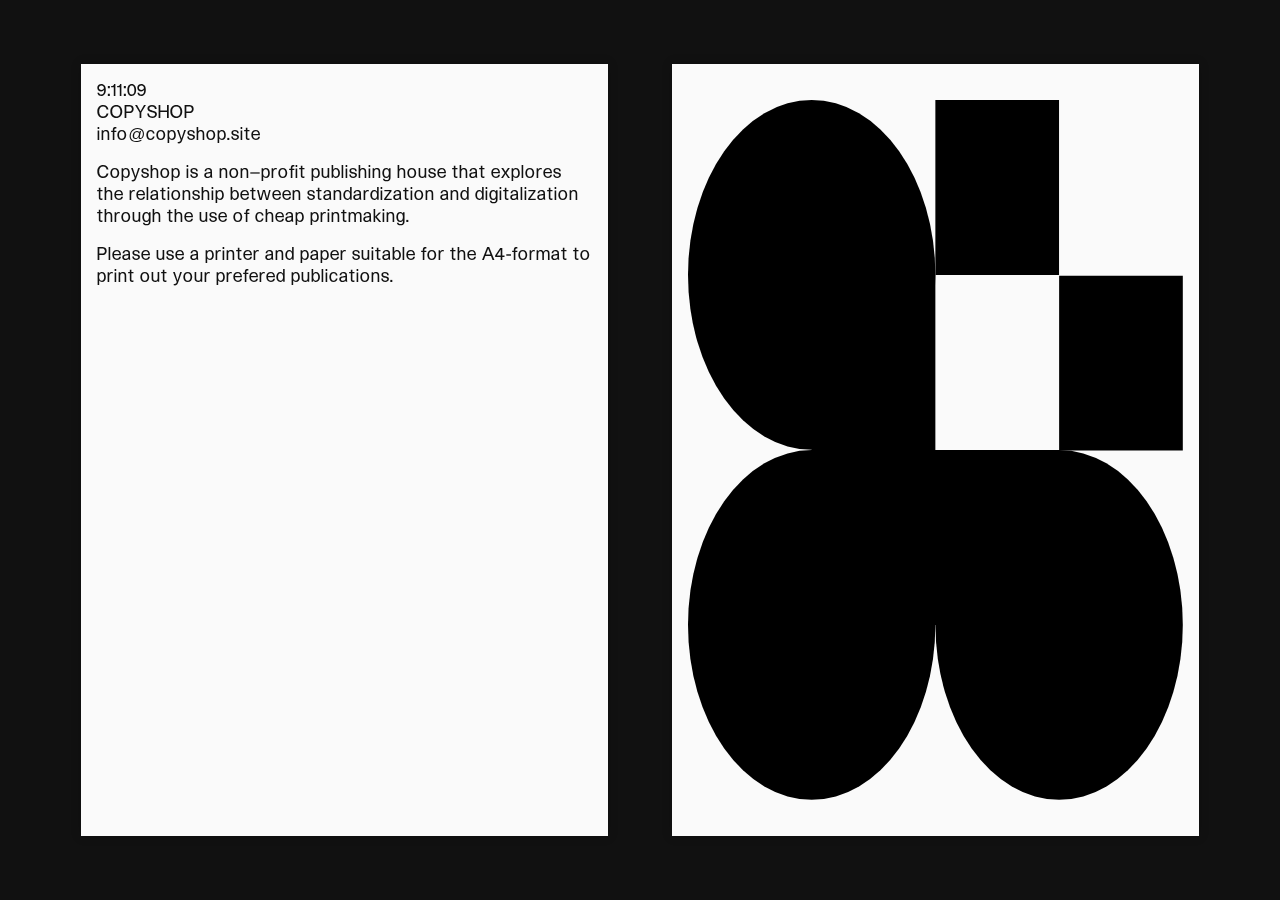
==== commit 3b822da0: "hacky fix for safari issue" ====
--- a/index.html
+++ b/index.html
@@ -1,4 +1,4 @@
-<!doctype html><html><head><meta charset="utf-8"><meta name="description" content="Copyshop is a non–profit publishing house that explores the relationship between standardization and digitalization through the use of cheap printmaking."><meta property="og:image" content="http://copyshop.site/images/social.jpg"><meta name="viewport" content="width=device-width,initial-scale=1"><title>Copyshop</title><link rel="apple-touch-icon-precomposed" sizes="144x144" href="apple-touch-icon-144x144.png"><link rel="apple-touch-icon-precomposed" sizes="152x152" href="apple-touch-icon-152x152.png"><link rel="icon" type="image/png" href="favicon-32x32.png" sizes="32x32"><link rel="icon" type="image/png" href="favicon-16x16.png" sizes="16x16"><meta name="application-name" content="Copyshop"><meta name="msapplication-TileColor" content="#FFFFFF"><meta name="msapplication-TileImage" content="mstile-144x144.png"><link rel="stylesheet" href="styles/main.css"></head><body><!--[if IE]><p class="browserupgrade">You are using an <strong>outdated</strong> browser. Please <a href="http://browsehappy.com/">upgrade your browser</a> to improve your experience.</p><![endif]--><div class="mobileNotice">Please view this site on a desktop device.</div><main class="sheets"><section class="information"><article class="sheet sheet--info"><div class="sheet__ratio"><div class="sheet__inner"><div class="sheet__content"><div class="sheet__top"><p><span id="currentTime"></span><br>COPYSHOP<br><a href="mailto:info@copyshop.site">info@copyshop.site</a></p><p>Copyshop is a non–profit publishing house that explores the relationship between standardization and digitalization through the use of cheap printmaking.</p><p>Please use a printer and paper suitable for the A4-format to print out your prefered publications.</p></div><div class="sheet__bottom"><span class="btn--index js-openIndex isHidden fade">(Index)</span> <span class="btn--index js-closeIndex isHidden isNotClickable">(Back)</span></div></div></div></div></article></section><section class="stack"><div class="stack__inner"><div class="stack__front"><article class="sheet sheet--splash"><div class="sheet__ratio"><div class="sheet__front"><div class="sheet__content"><svg class="img-fluid" xmlns="http://www.w3.org/2000/svg" viewBox="0 0 595.3 841.9"><path d="M297.6 0h148.8v210.5H297.6z"/><path fill="none" d="M0 0h148.8v210.5H0z"/><path d="M148.8 210.5h148.8v274.4H148.8z"/><path d="M251.6 421h194.8v210.5H251.6z"/><path d="M148.8 421h148.8v210.5H148.8zM446.5 211.3h148.8v210.5H446.5z"/><ellipse cx="148.8" cy="210.4" rx="148.8" ry="210.4"/><ellipse cx="148.8" cy="631.5" rx="148.8" ry="210.4"/><ellipse cx="446.5" cy="631.5" rx="148.8" ry="210.4"/></svg></div></div><div class="sheet__back"></div></div></article></div><div class="stack__back"><article id="publ_arynBeitz" class="sheet sheet--publication isCurrent"><div class="sheet__ratio"><div class="sheet__front"><div class="sheet__content"><div class="sheet__top"><p><span class="publication__number">4</span><br><span class="publication__title">“...meet the Tetracono”:<br>An Interview with David Reinfurt</span></p><br><p><span class="publication__author">Aryn Beitz</span></p><br><p class="text--sans-serif"><span class="btn--preview js-preview">Preview</span><br><span id="objectCount_arynBeitz">100</span> out of 100 left</p><p></p></div><div class="sheet__center"><span id="print_arynBeitz" class="btn--print js-printPublication"><span id="preparing_arynBeitz" class="btn--print--msg">Preparing your copy...</span><img class="icon--print" src="/images/printer.png"></span></div><div class="sheet__bottom"><span class="btn--next js-nextPublication">(Next)</span></div></div></div><div class="sheet__back"><div class="sheet__content"></div></div></div></article><article id="publ_adamNystrom" class="sheet sheet--publication"><div class="sheet__ratio"><div class="sheet__front"><div class="sheet__content"><div class="sheet__top"><p><span class="publication__number">3</span><br><span class="publication__title">Lines in four directions on A4-sheets<br>(Sol Lewitt bootleg)</span></p><br><p><span class="publication__author">Adam Nyström</span></p><br><p class="text--sans-serif"><span class="btn--preview js-preview">Preview</span><br><span id="objectCount_adamNystrom">100</span> out of 100 left</p></div><div class="sheet__center"><span id="print_adamNystrom" class="btn--print js-printPublication"><span id="preparing_adamNystrom" class="btn--print--msg">Preparing your copy...</span><img class="icon--print" src="/images/printer.png"></span></div><div class="sheet__bottom"><span class="btn--next js-nextPublication">(Next)</span></div></div></div><div class="sheet__back"><div class="sheet__content"></div></div></div></article><article id="publ_silvioLorusso" class="sheet sheet--publication"><div class="sheet__ratio"><div class="sheet__front"><div class="sheet__content"><div class="sheet__top"><p><span class="publication__number">2</span><br><span class="publication__title">Performing Publishing:<br>Fragmentation, Networks and Circulation</span></p><br><p><span class="publication__author">Silvio Lorusso</span></p><br><p class="text--sans-serif"><span class="btn--preview js-preview">Preview</span><br><span id="objectCount_silvioLorusso">100</span> out of 100 left</p><p></p></div><div class="sheet__center"><span id="print_silvioLorusso" class="btn--print js-printPublication"><span id="preparing_silvioLorusso" class="btn--print--msg">Preparing your copy...</span><img class="icon--print" src="/images/printer.png"></span></div><div class="sheet__bottom"><span class="btn--next js-nextPublication">(Next)</span></div></div></div><div class="sheet__back"><div class="sheet__content"></div></div></div></article><article id="publ_emmaKihl" class="sheet sheet--publication"><div class="sheet__ratio"><div class="sheet__front"><div class="sheet__content"><div class="sheet__top"><p><span class="publication__number">1</span><br><span class="publication__title">The A4-sheet</span></p><br><br><p><span class="publication__author">Emma Kihl</span></p><br><p class="text--sans-serif"><span class="btn--preview js-preview">Preview</span><br><span id="objectCount_emmaKihl">100</span> out of 100 left</p><p></p></div><div class="sheet__center"><span id="print_emmaKihl" class="btn--print js-printPublication"><span id="preparing_emmaKihl" class="btn--print--msg">Preparing your copy...</span><img class="icon--print" src="/images/printer.png"></span></div><div class="sheet__bottom"><span class="btn--next js-nextPublication">(Next)</span></div></div></div><div class="sheet__back"><div class="sheet__content"></div></div></div></article></div></div></section></main><iframe name="hidden-pdf" id="hidden-pdf" frameborder="0" style="height:0;width:0;border:0"></iframe><script>!function(e,a,t,n,g,c){e.GoogleAnalyticsObject=n,e.ga||(e.ga=function(){(e.ga.q=e.ga.q||[]).push(arguments)}),e.ga.l=+new Date,g=a.createElement(t),c=a.getElementsByTagName(t)[0],g.src="https://www.google-analytics.com/analytics.js",c.parentNode.insertBefore(g,c)}(window,document,"script","ga"),ga("create","UA-XXXXX-X"),ga("send","pageview")</script><script>const previewObject = {
+<!doctype html><html><head><meta charset="utf-8"><meta name="description" content="Copyshop is a non–profit publishing house that explores the relationship between standardization and digitalization through the use of cheap printmaking."><meta property="og:image" content="http://copyshop.site/images/social.jpg"><meta name="viewport" content="width=device-width,initial-scale=1"><title>Copyshop</title><link rel="apple-touch-icon-precomposed" sizes="144x144" href="apple-touch-icon-144x144.png"><link rel="apple-touch-icon-precomposed" sizes="152x152" href="apple-touch-icon-152x152.png"><link rel="icon" type="image/png" href="favicon-32x32.png" sizes="32x32"><link rel="icon" type="image/png" href="favicon-16x16.png" sizes="16x16"><meta name="application-name" content="Copyshop"><meta name="msapplication-TileColor" content="#FFFFFF"><meta name="msapplication-TileImage" content="mstile-144x144.png"><link rel="stylesheet" href="styles/main.css"></head><body><!--[if IE]><p class="browserupgrade">You are using an <strong>outdated</strong> browser. Please <a href="http://browsehappy.com/">upgrade your browser</a> to improve your experience.</p><![endif]--><div class="mobileNotice">Please view this site on a desktop device.</div><main class="sheets"><section class="information"><article class="sheet sheet--info"><div class="sheet__ratio"><div class="sheet__inner"><div class="sheet__content"><div class="sheet__top"><p><span id="currentTime"></span><br>COPYSHOP<br><a href="mailto:info@copyshop.site">info@copyshop.site</a></p><p>Copyshop is a non–profit publishing house that explores the relationship between standardization and digitalization through the use of cheap printmaking.</p><p>Please use a printer and paper suitable for the A4-format to print out your prefered publications.</p></div><div class="sheet__bottom"><span class="btn--index js-openIndex isHidden fade">(Index)</span> <span class="btn--index js-closeIndex isHidden isNotClickable">(Back)</span></div></div></div></div></article></section><section class="stack"><article class="sheet sheet--splash isCurrent"><div class="sheet__ratio"><div class="sheet__front"><div class="sheet__content"><svg class="img-fluid" xmlns="http://www.w3.org/2000/svg" viewBox="0 0 595.3 841.9"><path d="M297.6 0h148.8v210.5H297.6z"/><path fill="none" d="M0 0h148.8v210.5H0z"/><path d="M148.8 210.5h148.8v274.4H148.8z"/><path d="M251.6 421h194.8v210.5H251.6z"/><path d="M148.8 421h148.8v210.5H148.8zM446.5 211.3h148.8v210.5H446.5z"/><ellipse cx="148.8" cy="210.4" rx="148.8" ry="210.4"/><ellipse cx="148.8" cy="631.5" rx="148.8" ry="210.4"/><ellipse cx="446.5" cy="631.5" rx="148.8" ry="210.4"/></svg></div></div><div class="sheet__back"></div></div></article><article id="publ_arynBeitz" class="sheet sheet--publication"><div class="sheet__ratio"><div class="sheet__front"><div class="sheet__content"><div class="sheet__top"><p><span class="publication__number">4</span><br><span class="publication__title">“...meet the Tetracono”:<br>An Interview with David Reinfurt</span></p><br><p><span class="publication__author">Aryn Beitz</span></p><br><p class="text--sans-serif"><span class="btn--preview js-preview">Preview</span><br><span id="objectCount_arynBeitz">100</span> out of 100 left</p><p></p></div><div class="sheet__center"><span id="print_arynBeitz" class="btn--print js-printPublication"><span id="preparing_arynBeitz" class="btn--print--msg">Preparing your copy...</span><img class="icon--print" src="/images/printer.png"></span></div><div class="sheet__bottom"><span class="btn--next js-nextPublication">(Next)</span></div></div></div><div class="sheet__back"><div class="sheet__content"></div></div></div></article><article id="publ_adamNystrom" class="sheet sheet--publication"><div class="sheet__ratio"><div class="sheet__front"><div class="sheet__content"><div class="sheet__top"><p><span class="publication__number">3</span><br><span class="publication__title">Lines in four directions on A4-sheets<br>(Sol Lewitt bootleg)</span></p><br><p><span class="publication__author">Adam Nyström</span></p><br><p class="text--sans-serif"><span class="btn--preview js-preview">Preview</span><br><span id="objectCount_adamNystrom">100</span> out of 100 left</p></div><div class="sheet__center"><span id="print_adamNystrom" class="btn--print js-printPublication"><span id="preparing_adamNystrom" class="btn--print--msg">Preparing your copy...</span><img class="icon--print" src="/images/printer.png"></span></div><div class="sheet__bottom"><span class="btn--next js-nextPublication">(Next)</span></div></div></div><div class="sheet__back"><div class="sheet__content"></div></div></div></article><article id="publ_silvioLorusso" class="sheet sheet--publication"><div class="sheet__ratio"><div class="sheet__front"><div class="sheet__content"><div class="sheet__top"><p><span class="publication__number">2</span><br><span class="publication__title">Performing Publishing:<br>Fragmentation, Networks and Circulation</span></p><br><p><span class="publication__author">Silvio Lorusso</span></p><br><p class="text--sans-serif"><span class="btn--preview js-preview">Preview</span><br><span id="objectCount_silvioLorusso">100</span> out of 100 left</p><p></p></div><div class="sheet__center"><span id="print_silvioLorusso" class="btn--print js-printPublication"><span id="preparing_silvioLorusso" class="btn--print--msg">Preparing your copy...</span><img class="icon--print" src="/images/printer.png"></span></div><div class="sheet__bottom"><span class="btn--next js-nextPublication">(Next)</span></div></div></div><div class="sheet__back"><div class="sheet__content"></div></div></div></article><article id="publ_emmaKihl" class="sheet sheet--publication"><div class="sheet__ratio"><div class="sheet__front"><div class="sheet__content"><div class="sheet__top"><p><span class="publication__number">1</span><br><span class="publication__title">The A4-sheet</span></p><br><br><p><span class="publication__author">Emma Kihl</span></p><br><p class="text--sans-serif"><span class="btn--preview js-preview">Preview</span><br><span id="objectCount_emmaKihl">100</span> out of 100 left</p><p></p></div><div class="sheet__center"><span id="print_emmaKihl" class="btn--print js-printPublication"><span id="preparing_emmaKihl" class="btn--print--msg">Preparing your copy...</span><img class="icon--print" src="/images/printer.png"></span></div><div class="sheet__bottom"><span class="btn--next js-nextPublication">(Next)</span></div></div></div><div class="sheet__back"><div class="sheet__content"></div></div></div></article></section></main><iframe name="hidden-pdf" id="hidden-pdf" frameborder="0" style="height:0;width:0;border:0"></iframe><script>!function(e,a,t,n,g,c){e.GoogleAnalyticsObject=n,e.ga||(e.ga=function(){(e.ga.q=e.ga.q||[]).push(arguments)}),e.ga.l=+new Date,g=a.createElement(t),c=a.getElementsByTagName(t)[0],g.src="https://www.google-analytics.com/analytics.js",c.parentNode.insertBefore(g,c)}(window,document,"script","ga"),ga("create","UA-XXXXX-X"),ga("send","pageview")</script><script>const previewObject = {
         1: {
           type: 'text',
           content: '<p>First the letter A, the first one in the alphabet, indicating that there might be a continuation \u2013 B, C and so on. Followed by the numeral four, explaining how many times the sheet has been divided from an A0-sheet. Then comes a hyphen which splits the word \u201CA4-sheet\u201D in two, but somehow keeps it together. \u201CArk\u201D \u2013 sheet in Swedish\u2013can indicate a chest, a ship or an abbreviation for the state of Arkansas, in this case means a rectangular piece of paper.<\/p> \r\n\r\n<p>COPYING MACHINE<br\/>\r\nToday I don\u2019t often see body parts or other three-dimensional objects copied on paper. Now there is the multi-function printer instead. With this machine I can scan, copy or print documents with a speed from five to hundreds of sheets per minute. But the higher the speed the higher the temperature. The Technical Research Institute can\u2019t give me an exact temperature, but the heat in a copying machine is between one hundred sixty and two hundred degrees celsius. This makes the fibres in the paper sheet swell a bit.<\/p>\r\n\r\n<p>When you browse through A4-sheets printed on both sides in a copying machine or a printer you can hear a slight rustling sound when the text comes off from the adjacent pages.<\/p>\r\n\r\n<p>THE MEASURMENT<br\/>\r\nA friend and I are standing in front of a glass exhibition case at the Mus\u00E9e des Arts et M\u00E9tiers in Paris. On the other side of the glass some of the oldest objects used to establish the meter and the kilogramme are exposed, long staffs or weighs made of brass and platinum.<\/p>\r\n\r\n<p>An A4-sheet is six hundred twenty-three point seven square centimetres. If I continue to draw lines across the sheet I can make three thousand eight hundred ninety-six squares fit into a sheet and each square corresponds to the measures of the sheet.<\/p>\r\n\r\n<p>SOMETHING DESERTED<br\/>\r\nI hold the paper in my hand. It\u2019s smooth, thin, matt and fragile. If I smell it I can smell something deserted. The wood, chalk, clay, glue, water and air are deformed, pressed together in a seemingly lifeless setting. Like the zone criminals in Superman, locked up in a flat surface, condemned to exist in an indeterminate space.<\/p>\r\n\r\n<p>The paper is white. I can almost, but not really see through it. When I hold it against the light I can see a marbled pattern. Sharp pain, blood on the edge of the paper, absorbed into the pores. The only way to stop the small, but deep, cut in the finger from bleeding is to use plaster. It is the chalk, clay and glue \u2013 that make the paper smooth \u2013 that stops the blood from being immediately soaked up into the paper.<\/p>'
--- a/styles/main.css
+++ b/styles/main.css
@@ -1 +1 @@
-@font-face{font-family:BigCaslonRegular;src:url(../fonts/BigCaslonRegular.woff) format("woff"),url(../fonts/BigCaslonRegular.woff2) format("woff2");font-weight:400;font-style:normal}@font-face{font-family:HaasUnicaRegular;src:url(../fonts/HaasUnicaRegular.woff) format("woff"),url(../fonts/HaasUnicaRegular.woff2) format("woff2");font-weight:400;font-style:normal}@font-face{font-family:Life;src:url(../fonts/Life-Roman.woff) format("woff"),url(../fonts/Life-Roman.woff2) format("woff2");font-weight:400;font-style:normal}.browserupgrade{margin:.2em 0;background:#ccc;color:#000;padding:.2em 0}body,html{padding:0;margin:0;height:100%}body{background:#111;font-family:HaasUnicaRegular,Helvetica Neue,Helvetica,Arial,sans-serif;font-size:1.325vw;line-height:1.3;color:#fafafa;-webkit-font-smoothing:antialiased;-moz-osx-font-smoothing:grayscale;text-rendering:optimizeLegibility}p{margin:0;margin-bottom:1rem}.text--sans-serif{font-family:HaasUnicaRegular,Helvetica Neue,Helvetica,Arial,sans-serif;letter-spacing:1px;font-size:1.325vw;color:#111}a{color:#111;text-decoration:none}a:hover{text-decoration:underline}.img-fluid{width:100%;max-width:100%}.heading--index{margin-bottom:1rem;display:block;font-size:1.325vw}.mobileNotice{position:fixed;top:0;right:0;bottom:0;left:0;z-index:1000;-ms-flex-align:center;align-items:center;-ms-flex-pack:center;justify-content:center;font-size:16px;letter-spacing:1px;background-color:#111;display:none}@media (max-width:992px){.mobileNotice{display:-ms-flexbox;display:flex}}.sheets{position:absolute;top:0;right:0;bottom:0;left:0;padding:2rem}.sheet,.sheets{display:-ms-flexbox;display:flex;overflow:hidden}.sheet{-ms-flex:1;flex:1;-ms-flex-align:center;align-items:center;-ms-flex-pack:center;justify-content:center;width:100%;height:100%}.sheet.isHidden{display:none}.information,.stack{display:-ms-flexbox;display:flex;-ms-flex:1;flex:1;-ms-flex-align:center;align-items:center;-ms-flex-pack:center;justify-content:center;width:50%;position:relative}.stack{transform-style:preserve-3d}.stack__inner{width:100%;height:100%}.stack__back,.stack__front,.stack__inner{transform-style:preserve-3d;-webkit-backface-visibility:hidden;backface-visibility:hidden}.stack__back,.stack__front{position:absolute;top:0;right:0;bottom:0;left:0}.stack__front{z-index:2;transform:rotateY(0deg);transition:transform .5s ease-in-out}.isFlipped .stack__front{transform:rotateY(180deg)}.stack__back{transform:rotateY(-180deg);transition:transform .5s ease-in-out}.isFlipped .stack__back{transform:rotateY(0deg)}.sheet--info{-ms-flex-pack:end;justify-content:flex-end;letter-spacing:1px}.sheet--publication,.sheet--splash{font-family:Life,Times New Roman,Times,serif;font-variant:lining-nums;line-height:1.2;-ms-flex-pack:start;justify-content:flex-start;position:absolute;top:0;right:0;bottom:0;left:0;transform-style:preserve-3d}.sheet--publication.isCurrent,.sheet--splash.isCurrent{z-index:10}.sheet--publication.isMovingOffscreen,.sheet--splash.isMovingOffscreen{z-index:100;transition:transform .4s ease-in-out;transform:translateX(110%) scale(1.05)}.sheet--publication{font-size:1.45vw;color:#000;-ms-flex-pack:end;justify-content:flex-end}.sheet--publication.hasFlexChanged{-ms-flex-pack:start;justify-content:flex-start}.sheet__ratio{position:relative}.sheet__back,.sheet__front,.sheet__inner{position:absolute;top:0;right:0;bottom:0;left:0;background:#fafafa;color:#111;margin:2rem;padding:1rem;box-shadow:0 0 10px 0 rgba(0,0,0,.2);-webkit-backface-visibility:hidden;backface-visibility:hidden;overflow:hidden}.sheet__front{z-index:2;transform:rotateY(0deg);transition:transform .5s ease-in-out}.sheet--publication.isFlipped .sheet__front{transform:rotateY(180deg)}.sheet__back{transform:rotateY(-180deg);transition:transform .5s ease-in-out;font-family:HaasUnicaRegular,Helvetica Neue,Helvetica,Arial,sans-serif;letter-spacing:1px}.sheet--publication.isFlipped .sheet__back{transform:rotateY(0deg)}.sheet__content{position:relative;height:100%}.sheet--splash .sheet__content{display:-ms-flexbox;display:flex;-ms-flex-align:center;align-items:center;-ms-flex-pack:center;justify-content:center}.sheet__content.isHidden{display:none}.sheet__center{top:0;right:0;pointer-events:none;display:-ms-flexbox;display:flex;-ms-flex-align:center;align-items:center;-ms-flex-pack:center;justify-content:center}.sheet__bottom,.sheet__center{position:absolute;bottom:0;left:0}.sheet__bottom{-webkit-user-select:none;-moz-user-select:none;-ms-user-select:none;user-select:none;font-size:1.325vw;color:#111}.sheet__preview{position:relative;height:100%;overflow:hidden}.sheet__preview.isText:after{content:"";position:absolute;right:0;bottom:0;left:0;height:150px;background:linear-gradient(hsla(0,0%,100%,0),#fafafa 86%)}.sheet__preview.isImage{display:-ms-flexbox;display:flex;-ms-flex-pack:center;justify-content:center;-ms-flex-align:center;align-items:center}.sheet__preview.isImage img{mix-blend-mode:multiply}.publication{padding:.85rem 0 .75rem;border-bottom:1px solid #111;cursor:pointer;font-size:1.325vw}.publication:first-of-type{border-top:1px solid #111}.arrow{border:solid #000;border-width:0 1px 1px 0;display:inline-block;padding:8px}.arrow--down{transform:rotate(45deg)}.arrow:hover{cursor:pointer}.icon--print{width:2.5vw}.btn--index{cursor:pointer;opacity:1}.btn--index.fade{transition:opacity .25s ease-in-out;display:block!important}.btn--index.isNotClickable{pointer-events:none}.btn--index.isHidden{display:none;opacity:0;pointer-events:none}.btn--print{position:relative;cursor:pointer;pointer-events:auto;font-size:1.25vw;padding:0 .75vw}.btn--print:before{content:"(";left:0}.btn--print:after,.btn--print:before{top:50%;position:absolute;transform:translateY(-50%);font-family:HaasUnicaRegular,Helvetica Neue,Helvetica,Arial,sans-serif;letter-spacing:1px}.btn--print:after{content:")";right:0}.btn--print.preparing img{display:none}.btn--print .btn--print--msg{position:relative;top:10px;display:none;font-family:HaasUnicaRegular,Helvetica Neue,Helvetica,Arial,sans-serif;letter-spacing:1px}.btn--print.preparing .btn--print--msg{display:initial}.btn--next{font-family:HaasUnicaRegular,Helvetica Neue,Helvetica,Arial,sans-serif;letter-spacing:1px}.btn--next,.btn--preview{cursor:pointer}+@font-face{font-family:BigCaslonRegular;src:url(../fonts/BigCaslonRegular.woff) format("woff"),url(../fonts/BigCaslonRegular.woff2) format("woff2");font-weight:400;font-style:normal}@font-face{font-family:HaasUnicaRegular;src:url(../fonts/HaasUnicaRegular.woff) format("woff"),url(../fonts/HaasUnicaRegular.woff2) format("woff2");font-weight:400;font-style:normal}@font-face{font-family:Life;src:url(../fonts/Life-Roman.woff) format("woff"),url(../fonts/Life-Roman.woff2) format("woff2");font-weight:400;font-style:normal}.browserupgrade{margin:.2em 0;background:#ccc;color:#000;padding:.2em 0}body,html{padding:0;margin:0;height:100%}body{background:#111;font-family:HaasUnicaRegular,Helvetica Neue,Helvetica,Arial,sans-serif;font-size:1.325vw;line-height:1.3;color:#fafafa;-webkit-font-smoothing:antialiased;-moz-osx-font-smoothing:grayscale;text-rendering:optimizeLegibility}p{margin:0;margin-bottom:1rem}.text--sans-serif{font-family:HaasUnicaRegular,Helvetica Neue,Helvetica,Arial,sans-serif;letter-spacing:1px;font-size:1.325vw;color:#111}a{color:#111;text-decoration:none}a:hover{text-decoration:underline}.img-fluid{width:100%;max-width:100%}.heading--index{margin-bottom:1rem;display:block;font-size:1.325vw}.mobileNotice{position:fixed;top:0;right:0;bottom:0;left:0;z-index:1000;-ms-flex-align:center;align-items:center;-ms-flex-pack:center;justify-content:center;font-size:16px;letter-spacing:1px;background-color:#111;display:none}@media (max-width:992px){.mobileNotice{display:-ms-flexbox;display:flex}}.sheets{position:absolute;top:0;right:0;bottom:0;left:0;padding:2rem}.sheet,.sheets{display:-ms-flexbox;display:flex;overflow:hidden}.sheet{-ms-flex:1;flex:1;-ms-flex-align:center;align-items:center;-ms-flex-pack:center;justify-content:center;width:100%;height:100%}.sheet.isHidden{display:none}.information,.stack{display:-ms-flexbox;display:flex;-ms-flex:1;flex:1;-ms-flex-align:center;align-items:center;-ms-flex-pack:center;justify-content:center;width:50%;position:relative}.stack{transform-style:preserve-3d}.stack__inner{width:100%;height:100%;transform-style:preserve-3d}.stack__back,.stack__front,.stack__inner{-webkit-backface-visibility:hidden;backface-visibility:hidden}.stack__back,.stack__front{position:absolute;top:0;right:0;bottom:0;left:0;transform-style:preserve-3d;transform:rotateX(0deg)}.stack__front{z-index:2;transform:rotateY(0deg);transition:transform .5s ease-in-out}.isFlipped .stack__front{transform:rotateY(180deg)}.stack__back{transform:rotateY(-180deg);transition:transform .5s ease-in-out}.isFlipped .stack__back{transform:rotateY(0deg)}.sheet--info{-ms-flex-pack:end;justify-content:flex-end;letter-spacing:1px}.sheet--publication,.sheet--splash{font-family:Life,Times New Roman,Times,serif;font-variant:lining-nums;line-height:1.2;-ms-flex-pack:start;justify-content:flex-start;position:absolute;top:0;right:0;bottom:0;left:0;transform-style:preserve-3d}.sheet--publication.isCurrent,.sheet--splash.isCurrent{z-index:10}.sheet--publication.isMovingOffscreen,.sheet--splash.isMovingOffscreen{z-index:100;transition:transform .4s ease-in-out;transform:translateX(110%) scale(1.05)}.sheet--publication{font-size:1.45vw;color:#000;-ms-flex-pack:start;justify-content:flex-start}.sheet--splash{font-size:1.45vw}.sheet__ratio{position:relative}.sheet__back,.sheet__front,.sheet__inner{position:absolute;top:0;right:0;bottom:0;left:0;background:#fafafa;color:#111;margin:2rem;padding:1rem;box-shadow:0 0 10px 0 rgba(0,0,0,.2)}.sheet__back,.sheet__front,.sheet__inner{-webkit-backface-visibility:hidden;backface-visibility:hidden}.sheet__front{z-index:2;transform:rotateY(0deg);transition:transform .5s ease-in-out;transform-style:preserve-3d}.isFlipped .sheet__front{transform:rotateY(180deg)}.sheet__back{transform:rotateY(-180deg);transition:transform .5s ease-in-out}.sheet--publication .sheet__back{font-family:HaasUnicaRegular,Helvetica Neue,Helvetica,Arial,sans-serif;letter-spacing:1px}.isFlipped .sheet__back{transform:rotateY(0deg)}.sheet__content{position:relative;height:100%}.sheet__content.isHidden{display:none}.sheet--splash .sheet__front .sheet__content,.sheet__center{display:-ms-flexbox;display:flex;-ms-flex-align:center;align-items:center;-ms-flex-pack:center;justify-content:center}.sheet__center{top:0;right:0;pointer-events:none}.sheet__bottom,.sheet__center{position:absolute;bottom:0;left:0}.sheet__bottom{-webkit-user-select:none;-moz-user-select:none;-ms-user-select:none;user-select:none;font-size:1.325vw;color:#111}.sheet__preview{position:relative;height:100%;overflow:hidden}.sheet__preview.isText:after{content:"";position:absolute;right:0;bottom:0;left:0;height:150px;background:linear-gradient(hsla(0,0%,100%,0),#fafafa 86%)}.sheet__preview.isImage{display:-ms-flexbox;display:flex;-ms-flex-pack:center;justify-content:center;-ms-flex-align:center;align-items:center}.sheet__preview.isImage img{mix-blend-mode:multiply}.publication{padding:.85rem 0 .75rem;border-bottom:1px solid #111;cursor:pointer;font-size:1.325vw}.publication:first-of-type{border-top:1px solid #111}.arrow{border:solid #000;border-width:0 1px 1px 0;display:inline-block;padding:8px}.arrow--down{transform:rotate(45deg)}.arrow:hover{cursor:pointer}.icon--print{width:2.5vw}.btn--index{cursor:pointer;opacity:1}.btn--index.fade{transition:opacity .25s ease-in-out;display:block!important}.btn--index.isNotClickable{pointer-events:none}.btn--index.isHidden{display:none;opacity:0;pointer-events:none}.btn--print{position:relative;cursor:pointer;pointer-events:auto;font-size:1.25vw;padding:0 .75vw}.btn--print:before{content:"(";left:0}.btn--print:after,.btn--print:before{top:50%;position:absolute;transform:translateY(-50%);font-family:HaasUnicaRegular,Helvetica Neue,Helvetica,Arial,sans-serif;letter-spacing:1px}.btn--print:after{content:")";right:0}.btn--print.preparing img{display:none}.btn--print .btn--print--msg{position:relative;top:10px;display:none;font-family:HaasUnicaRegular,Helvetica Neue,Helvetica,Arial,sans-serif;letter-spacing:1px}.btn--print.preparing .btn--print--msg{display:initial}.btn--next{font-family:HaasUnicaRegular,Helvetica Neue,Helvetica,Arial,sans-serif;letter-spacing:1px}.btn--next,.btn--preview{cursor:pointer}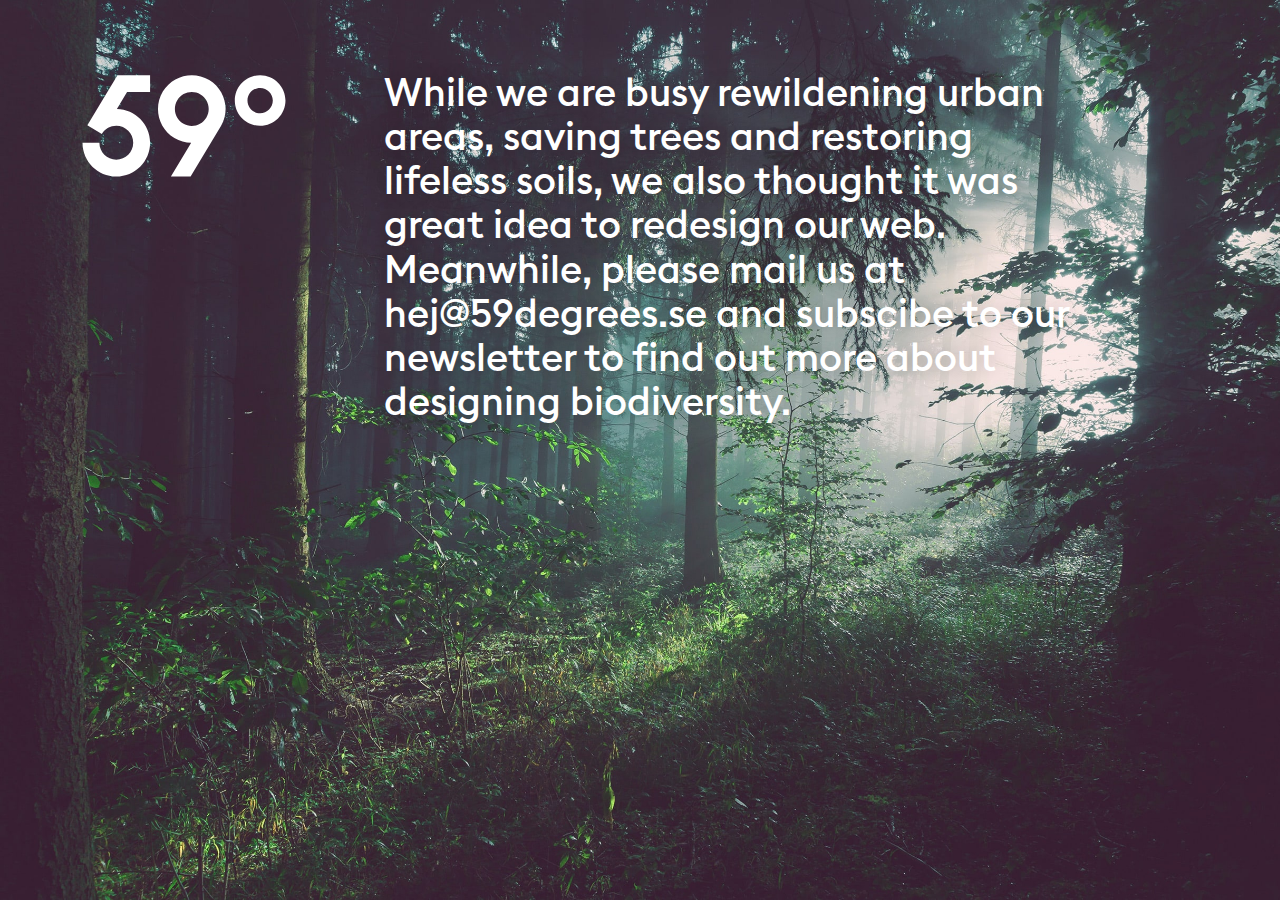
==== commit 57dc44f8: "59degrees" ====
--- a/index.html
+++ b/index.html
@@ -1,18 +1 @@
-<!doctype html><html><head><meta charset="utf-8"><meta name="description" content="Copyshop is a non–profit publishing house that explores the relationship between standardization and digitalization through the use of cheap printmaking."><meta property="og:image" content="http://copyshop.site/images/social.jpg"><meta name="viewport" content="width=device-width,initial-scale=1"><title>Copyshop</title><link rel="apple-touch-icon-precomposed" sizes="144x144" href="apple-touch-icon-144x144.png"><link rel="apple-touch-icon-precomposed" sizes="152x152" href="apple-touch-icon-152x152.png"><link rel="icon" type="image/png" href="favicon-32x32.png" sizes="32x32"><link rel="icon" type="image/png" href="favicon-16x16.png" sizes="16x16"><meta name="application-name" content="Copyshop"><meta name="msapplication-TileColor" content="#FFFFFF"><meta name="msapplication-TileImage" content="mstile-144x144.png"><link rel="stylesheet" href="styles/main.css"></head><body><!--[if IE]><p class="browserupgrade">You are using an <strong>outdated</strong> browser. Please <a href="http://browsehappy.com/">upgrade your browser</a> to improve your experience.</p><![endif]--><div class="mobileNotice">Please view this site on a desktop device.</div><main class="sheets"><section class="information"><article class="sheet sheet--info"><div class="sheet__ratio"><div class="sheet__inner"><div class="sheet__content"><div class="sheet__top"><p><span id="currentTime"></span><br>COPYSHOP<br><a href="mailto:info@copyshop.site">info@copyshop.site</a></p><p>Copyshop is a non–profit publishing house that explores the relationship between standardization and digitalization through the use of cheap printmaking.</p><p>Please use a printer and paper suitable for the A4-format to print out your prefered publications.</p></div><div class="sheet__bottom"><span class="btn--index js-openIndex isHidden fade">(Index)</span> <span class="btn--index js-closeIndex isHidden isNotClickable">(Back)</span></div></div></div></div></article></section><section class="stack"><article class="sheet sheet--splash isCurrent"><div class="sheet__ratio"><div class="sheet__front"><div class="sheet__content"><svg class="img-fluid" xmlns="http://www.w3.org/2000/svg" viewBox="0 0 595.3 841.9"><path d="M297.6 0h148.8v210.5H297.6z"/><path fill="none" d="M0 0h148.8v210.5H0z"/><path d="M148.8 210.5h148.8v274.4H148.8z"/><path d="M251.6 421h194.8v210.5H251.6z"/><path d="M148.8 421h148.8v210.5H148.8zM446.5 211.3h148.8v210.5H446.5z"/><ellipse cx="148.8" cy="210.4" rx="148.8" ry="210.4"/><ellipse cx="148.8" cy="631.5" rx="148.8" ry="210.4"/><ellipse cx="446.5" cy="631.5" rx="148.8" ry="210.4"/></svg></div></div><div class="sheet__back"></div></div></article><article id="publ_arynBeitz" class="sheet sheet--publication"><div class="sheet__ratio"><div class="sheet__front"><div class="sheet__content"><div class="sheet__top"><p><span class="publication__number">4</span><br><span class="publication__title">“...meet the Tetracono”:<br>An Interview with David Reinfurt</span></p><br><p><span class="publication__author">Aryn Beitz</span></p><br><p class="text--sans-serif"><span class="btn--preview js-preview">Preview</span><br><span id="objectCount_arynBeitz">100</span> out of 100 left</p><p></p></div><div class="sheet__center"><span id="print_arynBeitz" class="btn--print js-printPublication"><span id="preparing_arynBeitz" class="btn--print--msg">Preparing your copy...</span><img class="icon--print" src="/images/printer.png"></span></div><div class="sheet__bottom"><span class="btn--next js-nextPublication">(Next)</span></div></div></div><div class="sheet__back"><div class="sheet__content"></div></div></div></article><article id="publ_adamNystrom" class="sheet sheet--publication"><div class="sheet__ratio"><div class="sheet__front"><div class="sheet__content"><div class="sheet__top"><p><span class="publication__number">3</span><br><span class="publication__title">Lines in four directions on A4-sheets<br>(Sol Lewitt bootleg)</span></p><br><p><span class="publication__author">Adam Nyström</span></p><br><p class="text--sans-serif"><span class="btn--preview js-preview">Preview</span><br><span id="objectCount_adamNystrom">100</span> out of 100 left</p></div><div class="sheet__center"><span id="print_adamNystrom" class="btn--print js-printPublication"><span id="preparing_adamNystrom" class="btn--print--msg">Preparing your copy...</span><img class="icon--print" src="/images/printer.png"></span></div><div class="sheet__bottom"><span class="btn--next js-nextPublication">(Next)</span></div></div></div><div class="sheet__back"><div class="sheet__content"></div></div></div></article><article id="publ_silvioLorusso" class="sheet sheet--publication"><div class="sheet__ratio"><div class="sheet__front"><div class="sheet__content"><div class="sheet__top"><p><span class="publication__number">2</span><br><span class="publication__title">Performing Publishing:<br>Fragmentation, Networks and Circulation</span></p><br><p><span class="publication__author">Silvio Lorusso</span></p><br><p class="text--sans-serif"><span class="btn--preview js-preview">Preview</span><br><span id="objectCount_silvioLorusso">100</span> out of 100 left</p><p></p></div><div class="sheet__center"><span id="print_silvioLorusso" class="btn--print js-printPublication"><span id="preparing_silvioLorusso" class="btn--print--msg">Preparing your copy...</span><img class="icon--print" src="/images/printer.png"></span></div><div class="sheet__bottom"><span class="btn--next js-nextPublication">(Next)</span></div></div></div><div class="sheet__back"><div class="sheet__content"></div></div></div></article><article id="publ_emmaKihl" class="sheet sheet--publication"><div class="sheet__ratio"><div class="sheet__front"><div class="sheet__content"><div class="sheet__top"><p><span class="publication__number">1</span><br><span class="publication__title">The A4-sheet</span></p><br><br><p><span class="publication__author">Emma Kihl</span></p><br><p class="text--sans-serif"><span class="btn--preview js-preview">Preview</span><br><span id="objectCount_emmaKihl">100</span> out of 100 left</p><p></p></div><div class="sheet__center"><span id="print_emmaKihl" class="btn--print js-printPublication"><span id="preparing_emmaKihl" class="btn--print--msg">Preparing your copy...</span><img class="icon--print" src="/images/printer.png"></span></div><div class="sheet__bottom"><span class="btn--next js-nextPublication">(Next)</span></div></div></div><div class="sheet__back"><div class="sheet__content"></div></div></div></article></section></main><iframe name="hidden-pdf" id="hidden-pdf" frameborder="0" style="height:0;width:0;border:0"></iframe><script>!function(e,a,t,n,g,c){e.GoogleAnalyticsObject=n,e.ga||(e.ga=function(){(e.ga.q=e.ga.q||[]).push(arguments)}),e.ga.l=+new Date,g=a.createElement(t),c=a.getElementsByTagName(t)[0],g.src="https://www.google-analytics.com/analytics.js",c.parentNode.insertBefore(g,c)}(window,document,"script","ga"),ga("create","UA-XXXXX-X"),ga("send","pageview")</script><script>const previewObject = {
-        1: {
-          type: 'text',
-          content: '<p>First the letter A, the first one in the alphabet, indicating that there might be a continuation \u2013 B, C and so on. Followed by the numeral four, explaining how many times the sheet has been divided from an A0-sheet. Then comes a hyphen which splits the word \u201CA4-sheet\u201D in two, but somehow keeps it together. \u201CArk\u201D \u2013 sheet in Swedish\u2013can indicate a chest, a ship or an abbreviation for the state of Arkansas, in this case means a rectangular piece of paper.<\/p> \r\n\r\n<p>COPYING MACHINE<br\/>\r\nToday I don\u2019t often see body parts or other three-dimensional objects copied on paper. Now there is the multi-function printer instead. With this machine I can scan, copy or print documents with a speed from five to hundreds of sheets per minute. But the higher the speed the higher the temperature. The Technical Research Institute can\u2019t give me an exact temperature, but the heat in a copying machine is between one hundred sixty and two hundred degrees celsius. This makes the fibres in the paper sheet swell a bit.<\/p>\r\n\r\n<p>When you browse through A4-sheets printed on both sides in a copying machine or a printer you can hear a slight rustling sound when the text comes off from the adjacent pages.<\/p>\r\n\r\n<p>THE MEASURMENT<br\/>\r\nA friend and I are standing in front of a glass exhibition case at the Mus\u00E9e des Arts et M\u00E9tiers in Paris. On the other side of the glass some of the oldest objects used to establish the meter and the kilogramme are exposed, long staffs or weighs made of brass and platinum.<\/p>\r\n\r\n<p>An A4-sheet is six hundred twenty-three point seven square centimetres. If I continue to draw lines across the sheet I can make three thousand eight hundred ninety-six squares fit into a sheet and each square corresponds to the measures of the sheet.<\/p>\r\n\r\n<p>SOMETHING DESERTED<br\/>\r\nI hold the paper in my hand. It\u2019s smooth, thin, matt and fragile. If I smell it I can smell something deserted. The wood, chalk, clay, glue, water and air are deformed, pressed together in a seemingly lifeless setting. Like the zone criminals in Superman, locked up in a flat surface, condemned to exist in an indeterminate space.<\/p>\r\n\r\n<p>The paper is white. I can almost, but not really see through it. When I hold it against the light I can see a marbled pattern. Sharp pain, blood on the edge of the paper, absorbed into the pores. The only way to stop the small, but deep, cut in the finger from bleeding is to use plaster. It is the chalk, clay and glue \u2013 that make the paper smooth \u2013 that stops the blood from being immediately soaked up into the paper.<\/p>'
-        },
-        2: {
-          type: 'text',
-          content: '<p>The definition of artistic activity occurs, first of all, in the field of distribution (Marcel Broodthaers quoted in Crow 1996, 177).<\/p>\r\n\r\n<p>The advent of the printing press, which placed exact duplication at the core of publishing, had the side effect of producing the concept of edition1. An edition of a book is \u201Cone of the differing forms in which a literary work (or a collection of works) is published, either by the author himself, or by subsequent editors\u201D. In terms of production, an edition of a work corresponds to \u201Cthe whole number of copies printed from the same set of types and issued at the same time\u201D (\u201CEdition\u201D 1989). The latter definition shows how such concept is inextricably connected to print as a technology. As Darnton (2007) suggests, it could be possible to trace all the different editions of a book in the form of a flowchart (cfr. 1.2.2). Through the concept of the edition, the idea of a separation between content and form starts to become apparent. In fact, an edition can differ from another one, not only in terms of content, but also in terms of the materiality of the support. A classic example lies in the work of Aldus Manutius who chose the handy octavo format to publish cultural milestones that, until then, were generally printed as intimidating folio editions (Bhaskar 2013, 112).<\/p>\r\n\r\n<p>Before the advent of cheap and widespread duplicating technologies such as the hectograph or the mimeograph, the proliferation of diverse editions was mostly limited to successful or popular books that were not only officially reprinted in different formats, but also pirated, ripped off, sent as excerpts and finally offered as cheaper artifacts. Networked digital technology had an impact on the duplication, reconfiguration, and distribution of texts in terms of scale and speed. To get a glimpse of such impact, it\u2019s sufficient to consider that each time that a webpage is loaded by the browser, a copy of it on a local computer is made, thus the duplication cost of a text is close to zero. Similarly, digital networks have shaken the concept of edition: is every revision to a print on demand book to be considered a different edition? Shall every instance of text require its own ISBN code? The fluid threshold between version and edition touches upon the very concept of publication. In pre-digital publishing, the difference between version and edition lied in the state of a publication: a modified instance of a text that is not published would be a version of it, while a published one would be an edition. Networked digital media allow to revise a text after it was published, maintaining the same identification (permalink, ISBN, etc). Furthermore, daily tools like the copy and paste, common files formats, and HTML (Hypertext Markup Language) simplify the process of copying a text or part of it, while reframing it in a peculiar environment. Such recontextualizations have also been automated: for instance RSS (Rich Site Summary or Really Simple Syndication) technology, first developed in 1999, allows to \u2018absorb\u2019 content from disparate sources and then organize it in a linear flow (Guha 1999). Likewise, the logic of reblog, first implemented as an open-source tool developed at the art and technology center Eyebeam2, allows, at the press of a button, to make an identical copy of the chosen content on an owned platform.<\/p>'
-        },
-        3: {
-          type: 'image',
-          content: 'images/adamNystrom_preview.jpg'
-        },
-        4: {
-          type: 'text',
-          content: '<p>\u201CThe art of the past has accustomed us to seeing nature as static: a sunset, a face, an apple, all static. People go to nature looking for images such as these static things, whereas an apple is in fact a moment in the process from apple-seed to tree, blossom, fruit.\u201D \u2013 Bruno Munari \r\n(Design as Art, 1966)<\/p>\r\n\r\n<p>In 1965, Italian artist and designer Bruno Munari created the Tetracono, a 15-cm black steel cube with four aluminum cones that spun at four distinct speeds on a 18-minute cycle. The product\u2019s function was to \u201Cshow forms while they are in the process of becoming.\u201D Applying Munari\u2019s ideology that \u201Cit is not research that should be purposeful, but its results,\u201D designer, educator, and publisher David Reinfurt recently spent six months as a fellow at the American Academy in Rome researching and experimenting with Munari\u2019s product-artwork, unsure of what might follow. Shortly upon his return to New York City, I spoke with Reinfurt about his research and how the Tetracono can act as a model for thinking through larger questions surrounding design, art, and the often grey areas in-between. Over the course of our many conversations, it became clear that Reinfurt\u2019s design research around the Tetracono is not close to finished. He explains, \u201CAs long as further digging continues to suggest new making, \r\nI will continue.\u201D Already, he has an event planned at the Picture Room in New York City and a lecture at MIT, among other projects.<\/p>\r\n\r\n<p>ARYN BEITZ (AB)<br\/>\r\nHi David. What initially lead you to the American Academy in Rome?<\/p>\r\n\r\n<p>DAVID REINFURT (DR)<br\/>\r\nI was ambiently aware of the American Academy in Rome since graduate school. Michael Rock (a teacher) was a fellow at the Academy and since then, I\u2019ve known several others. Six months living on the top of a hill in Rome with time, community, and, umm, food, as you might imagine, was compelling. It\u2019s also one of the only such prizes in design. The Academy is radically welcoming to families given that it *is* a residency fundamentally and partners are integrated into the communal life as \u201CFellow Travelers.\u201D Anyway, it was a tremendously long shot which just happened to work out. It is a gift that I will inevitably appreciate even more over time. Here are a few pictures of the studio, whose volume, as it turns out, was a perfect cube:<\/p>'
-        },
-      }</script><script src="scripts/vendor.js"></script><script src="scripts/main.js"></script></body></html>+<!DOCTYPE html><html lang="en"><head><title>59degrees – Green Renaissance</title><meta charset="utf-8"><meta name="viewport" content="width=device-width, initial-scale=1"><link rel="stylesheet" type="text/css" href="/index.css"></head><body> <div class="container"> <div class="grid"> <div class="logo"> <svg xmlns="http://www.w3.org/2000/svg" viewBox="0 0 697.7 361.6" xml:space="preserve"><path d="M604.3 10.7c-47 0-85 38.1-85 85s38.1 85 85 85c47 0 85-38.1 85-85s-38.1-85-85-85m0 127.6c-23.5 0-42.5-19-42.5-42.5s19-42.5 42.5-42.5 42.5 19 42.5 42.5c0 23.4-19.1 42.5-42.5 42.5m-480.5-14.2 34.1-56.7h77.2V10.7H125.8l-34 56.7L24.7 179l1.2.7v.1l47.3 28.4v-.1l1-1.6c10.1-15.5 27.6-25.8 47.6-25.8 31.3 0 56.7 25.4 56.7 56.7 0 31.3-25.4 56.7-56.7 56.7-31.3 0-56.7-25.4-56.7-56.7H8.4c0 62.6 50.8 113.4 113.4 113.4 62.6 0 113.4-50.8 113.4-113.4 0-61.9-49.7-112.2-111.4-113.3m309.6-97.2C379.7-5.3 310.1 12 277.8 65.7S262.9 189 316.6 221.3c17.7 10.6 37.1 15.9 56.4 16.2l-68.1 113.3H371l102.4-170.4c30.6-53.3 13-121.6-40-153.5m-9.8 126.4c-16.1 26.8-51 35.5-77.8 19.4-26.8-16.1-35.5-51-19.4-77.8 16.1-26.8 51-35.5 77.8-19.4 26.9 16.1 35.5 51 19.4 77.8"/></svg> </div> <div class="message"> While we are busy rewildening urban areas, saving trees and restoring lifeless soils, we also thought it was great idea to redesign our web. Meanwhile, please mail us at <a href="mailto:hej@59degrees.se">hej@59degrees.se</a> and subscibe to our newsletter to find out more about designing biodiversity. </div> </div> </div> </body><script src="./bundle.js"></script></html>--- a/index.css
+++ b/index.css
@@ -0,0 +1,392 @@
+/*! normalize.css v8.0.1 | MIT License | github.com/necolas/normalize.css */
+
+/* Document
+   ========================================================================== */
+
+/**
+ * 1. Correct the line height in all browsers.
+ * 2. Prevent adjustments of font size after orientation changes in iOS.
+ */
+
+html {
+  line-height: 1.15; /* 1 */
+  -webkit-text-size-adjust: 100%; /* 2 */
+}
+
+/* Sections
+   ========================================================================== */
+
+/**
+ * Remove the margin in all browsers.
+ */
+
+body {
+  margin: 0;
+}
+
+/**
+ * Render the `main` element consistently in IE.
+ */
+
+main {
+  display: block;
+}
+
+/**
+ * Correct the font size and margin on `h1` elements within `section` and
+ * `article` contexts in Chrome, Firefox, and Safari.
+ */
+
+h1 {
+  font-size: 2em;
+  margin: 0.67em 0;
+}
+
+/* Grouping content
+   ========================================================================== */
+
+/**
+ * 1. Add the correct box sizing in Firefox.
+ * 2. Show the overflow in Edge and IE.
+ */
+
+hr {
+  box-sizing: content-box; /* 1 */
+  height: 0; /* 1 */
+  overflow: visible; /* 2 */
+}
+
+/**
+ * 1. Correct the inheritance and scaling of font size in all browsers.
+ * 2. Correct the odd `em` font sizing in all browsers.
+ */
+
+pre {
+  font-family: monospace, monospace; /* 1 */
+  font-size: 1em; /* 2 */
+}
+
+/* Text-level semantics
+   ========================================================================== */
+
+/**
+ * Remove the gray background on active links in IE 10.
+ */
+
+a {
+  background-color: transparent;
+}
+
+/**
+ * 1. Remove the bottom border in Chrome 57-
+ * 2. Add the correct text decoration in Chrome, Edge, IE, Opera, and Safari.
+ */
+
+abbr[title] {
+  border-bottom: none; /* 1 */
+  text-decoration: underline; /* 2 */
+  text-decoration: underline dotted; /* 2 */
+}
+
+/**
+ * Add the correct font weight in Chrome, Edge, and Safari.
+ */
+
+b,
+strong {
+  font-weight: bolder;
+}
+
+/**
+ * 1. Correct the inheritance and scaling of font size in all browsers.
+ * 2. Correct the odd `em` font sizing in all browsers.
+ */
+
+code,
+kbd,
+samp {
+  font-family: monospace, monospace; /* 1 */
+  font-size: 1em; /* 2 */
+}
+
+/**
+ * Add the correct font size in all browsers.
+ */
+
+small {
+  font-size: 80%;
+}
+
+/**
+ * Prevent `sub` and `sup` elements from affecting the line height in
+ * all browsers.
+ */
+
+sub,
+sup {
+  font-size: 75%;
+  line-height: 0;
+  position: relative;
+  vertical-align: baseline;
+}
+
+sub {
+  bottom: -0.25em;
+}
+
+sup {
+  top: -0.5em;
+}
+
+/* Embedded content
+   ========================================================================== */
+
+/**
+ * Remove the border on images inside links in IE 10.
+ */
+
+img {
+  border-style: none;
+}
+
+/* Forms
+   ========================================================================== */
+
+/**
+ * 1. Change the font styles in all browsers.
+ * 2. Remove the margin in Firefox and Safari.
+ */
+
+button,
+input,
+optgroup,
+select,
+textarea {
+  font-family: inherit; /* 1 */
+  font-size: 100%; /* 1 */
+  line-height: 1.15; /* 1 */
+  margin: 0; /* 2 */
+}
+
+/**
+ * Show the overflow in IE.
+ * 1. Show the overflow in Edge.
+ */
+
+button,
+input { /* 1 */
+  overflow: visible;
+}
+
+/**
+ * Remove the inheritance of text transform in Edge, Firefox, and IE.
+ * 1. Remove the inheritance of text transform in Firefox.
+ */
+
+button,
+select { /* 1 */
+  text-transform: none;
+}
+
+/**
+ * Correct the inability to style clickable types in iOS and Safari.
+ */
+
+button,
+[type="button"],
+[type="reset"],
+[type="submit"] {
+  -webkit-appearance: button;
+}
+
+/**
+ * Remove the inner border and padding in Firefox.
+ */
+
+button::-moz-focus-inner,
+[type="button"]::-moz-focus-inner,
+[type="reset"]::-moz-focus-inner,
+[type="submit"]::-moz-focus-inner {
+  border-style: none;
+  padding: 0;
+}
+
+/**
+ * Restore the focus styles unset by the previous rule.
+ */
+
+button:-moz-focusring,
+[type="button"]:-moz-focusring,
+[type="reset"]:-moz-focusring,
+[type="submit"]:-moz-focusring {
+  outline: 1px dotted ButtonText;
+}
+
+/**
+ * Correct the padding in Firefox.
+ */
+
+fieldset {
+  padding: 0.35em 0.75em 0.625em;
+}
+
+/**
+ * 1. Correct the text wrapping in Edge and IE.
+ * 2. Correct the color inheritance from `fieldset` elements in IE.
+ * 3. Remove the padding so developers are not caught out when they zero out
+ *    `fieldset` elements in all browsers.
+ */
+
+legend {
+  box-sizing: border-box; /* 1 */
+  color: inherit; /* 2 */
+  display: table; /* 1 */
+  max-width: 100%; /* 1 */
+  padding: 0; /* 3 */
+  white-space: normal; /* 1 */
+}
+
+/**
+ * Add the correct vertical alignment in Chrome, Firefox, and Opera.
+ */
+
+progress {
+  vertical-align: baseline;
+}
+
+/**
+ * Remove the default vertical scrollbar in IE 10+.
+ */
+
+textarea {
+  overflow: auto;
+}
+
+/**
+ * 1. Add the correct box sizing in IE 10.
+ * 2. Remove the padding in IE 10.
+ */
+
+[type="checkbox"],
+[type="radio"] {
+  box-sizing: border-box; /* 1 */
+  padding: 0; /* 2 */
+}
+
+/**
+ * Correct the cursor style of increment and decrement buttons in Chrome.
+ */
+
+[type="number"]::-webkit-inner-spin-button,
+[type="number"]::-webkit-outer-spin-button {
+  height: auto;
+}
+
+/**
+ * 1. Correct the odd appearance in Chrome and Safari.
+ * 2. Correct the outline style in Safari.
+ */
+
+[type="search"] {
+  -webkit-appearance: textfield; /* 1 */
+  outline-offset: -2px; /* 2 */
+}
+
+/**
+ * Remove the inner padding in Chrome and Safari on macOS.
+ */
+
+[type="search"]::-webkit-search-decoration {
+  -webkit-appearance: none;
+}
+
+/**
+ * 1. Correct the inability to style clickable types in iOS and Safari.
+ * 2. Change font properties to `inherit` in Safari.
+ */
+
+::-webkit-file-upload-button {
+  -webkit-appearance: button; /* 1 */
+  font: inherit; /* 2 */
+}
+
+/* Interactive
+   ========================================================================== */
+
+/*
+ * Add the correct display in Edge, IE 10+, and Firefox.
+ */
+
+details {
+  display: block;
+}
+
+/*
+ * Add the correct display in all browsers.
+ */
+
+summary {
+  display: list-item;
+}
+
+/* Misc
+   ========================================================================== */
+
+/**
+ * Add the correct display in IE 10+.
+ */
+
+template {
+  display: none;
+}
+
+/**
+ * Add the correct display in IE 10.
+ */
+
+[hidden] {
+  display: none;
+}
+
+@font-face{font-family:'EuclidSquare-Medium';src:url("/fonts/EuclidSquare-Medium.woff") format("woff"),url("/fonts/EuclidSquare-Medium.woff2") format("woff2");font-weight:normal;font-style:normal}
+
+*{box-sizing:border-box}
+
+html,body{min-height:100vh}
+
+html{background-color:#27432f}
+
+body{font-family:'EuclidSquare-Medium';font-size:22px;line-height:1.15;color:#fff;text-shadow:0 0 20px rgba(0,0,0,0.25);background-image:url("/images/bg.jpg");background-repeat:no-repeat;background-size:cover}
+
+@media (min-width: 576px){body{font-size:40px}}
+
+@media (min-width: 1025px){body{font-size:3vw}}
+
+.container{box-sizing:border-box;width:100%;min-height:100vh}
+
+@media (min-width: 1025px){.container{display:flex;align-items:center}}
+
+.grid{display:flex;flex-direction:column;min-height:100vh;padding:20px}
+
+@media (min-width: 576px){.grid{padding:5rem}}
+
+@media (min-width: 1025px){.grid{display:grid;-moz-column-gap:6rem;column-gap:6rem;grid-template-columns:repeat(12, 1fr);height:initial;margin-top:-1rem}}
+
+.logo{grid-column:span 3;width:65%}
+
+.logo path{fill:#fff}
+
+@media (min-width: 576px){.logo{width:45%;padding:initial}}
+
+@media (min-width: 1025px){.logo{width:initial}}
+
+.message{grid-column:span 7;margin-top:auto}
+
+.message a{color:#fff;text-decoration:none}
+
+.message a:hover{text-decoration:underline}
+
+@media (min-width: 576px){.message{padding:initial;grid-column:span 8}}
+
+@media (min-width: 1025px){.message{margin-top:initial}}
+/*# sourceMappingURL=[data-uri] */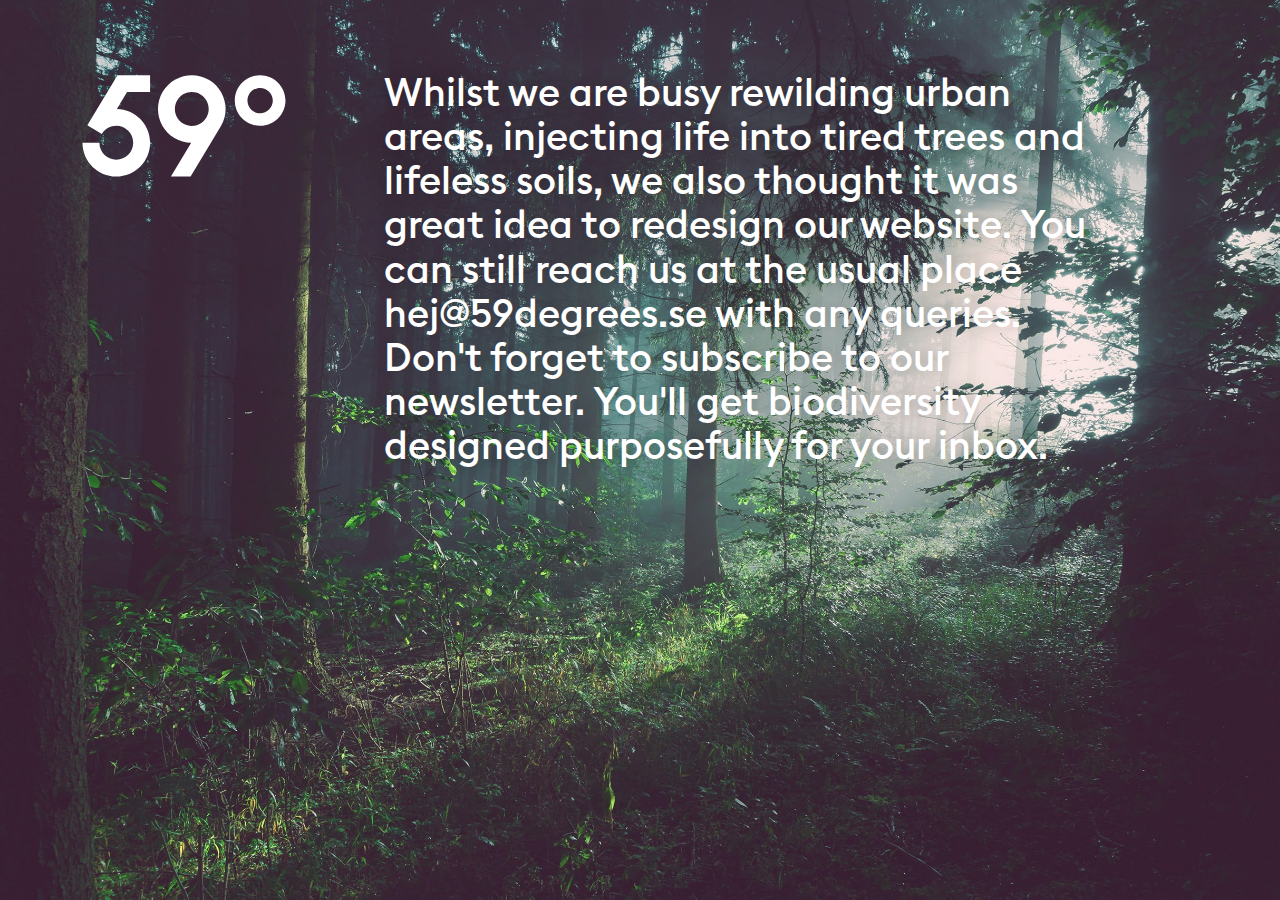
==== commit 627094d2: "update text and add link to newsletter" ====
--- a/index.html
+++ b/index.html
@@ -1 +1 @@
-<!DOCTYPE html><html lang="en"><head><title>59degrees – Green Renaissance</title><meta charset="utf-8"><meta name="viewport" content="width=device-width, initial-scale=1"><link rel="stylesheet" type="text/css" href="/index.css"></head><body> <div class="container"> <div class="grid"> <div class="logo"> <svg xmlns="http://www.w3.org/2000/svg" viewBox="0 0 697.7 361.6" xml:space="preserve"><path d="M604.3 10.7c-47 0-85 38.1-85 85s38.1 85 85 85c47 0 85-38.1 85-85s-38.1-85-85-85m0 127.6c-23.5 0-42.5-19-42.5-42.5s19-42.5 42.5-42.5 42.5 19 42.5 42.5c0 23.4-19.1 42.5-42.5 42.5m-480.5-14.2 34.1-56.7h77.2V10.7H125.8l-34 56.7L24.7 179l1.2.7v.1l47.3 28.4v-.1l1-1.6c10.1-15.5 27.6-25.8 47.6-25.8 31.3 0 56.7 25.4 56.7 56.7 0 31.3-25.4 56.7-56.7 56.7-31.3 0-56.7-25.4-56.7-56.7H8.4c0 62.6 50.8 113.4 113.4 113.4 62.6 0 113.4-50.8 113.4-113.4 0-61.9-49.7-112.2-111.4-113.3m309.6-97.2C379.7-5.3 310.1 12 277.8 65.7S262.9 189 316.6 221.3c17.7 10.6 37.1 15.9 56.4 16.2l-68.1 113.3H371l102.4-170.4c30.6-53.3 13-121.6-40-153.5m-9.8 126.4c-16.1 26.8-51 35.5-77.8 19.4-26.8-16.1-35.5-51-19.4-77.8 16.1-26.8 51-35.5 77.8-19.4 26.9 16.1 35.5 51 19.4 77.8"/></svg> </div> <div class="message"> While we are busy rewildening urban areas, saving trees and restoring lifeless soils, we also thought it was great idea to redesign our web. Meanwhile, please mail us at <a href="mailto:hej@59degrees.se">hej@59degrees.se</a> and subscibe to our newsletter to find out more about designing biodiversity. </div> </div> </div> </body><script src="./bundle.js"></script></html>+<!DOCTYPE html><html lang="en"><head><title>59degrees – Green Renaissance</title><meta charset="utf-8"><meta name="viewport" content="width=device-width, initial-scale=1"><link rel="stylesheet" type="text/css" href="/index.css"></head><body> <div class="container"> <div class="grid"> <div class="logo"> <svg xmlns="http://www.w3.org/2000/svg" viewBox="0 0 697.7 361.6" xml:space="preserve"><path d="M604.3 10.7c-47 0-85 38.1-85 85s38.1 85 85 85c47 0 85-38.1 85-85s-38.1-85-85-85m0 127.6c-23.5 0-42.5-19-42.5-42.5s19-42.5 42.5-42.5 42.5 19 42.5 42.5c0 23.4-19.1 42.5-42.5 42.5m-480.5-14.2 34.1-56.7h77.2V10.7H125.8l-34 56.7L24.7 179l1.2.7v.1l47.3 28.4v-.1l1-1.6c10.1-15.5 27.6-25.8 47.6-25.8 31.3 0 56.7 25.4 56.7 56.7 0 31.3-25.4 56.7-56.7 56.7-31.3 0-56.7-25.4-56.7-56.7H8.4c0 62.6 50.8 113.4 113.4 113.4 62.6 0 113.4-50.8 113.4-113.4 0-61.9-49.7-112.2-111.4-113.3m309.6-97.2C379.7-5.3 310.1 12 277.8 65.7S262.9 189 316.6 221.3c17.7 10.6 37.1 15.9 56.4 16.2l-68.1 113.3H371l102.4-170.4c30.6-53.3 13-121.6-40-153.5m-9.8 126.4c-16.1 26.8-51 35.5-77.8 19.4-26.8-16.1-35.5-51-19.4-77.8 16.1-26.8 51-35.5 77.8-19.4 26.9 16.1 35.5 51 19.4 77.8"/></svg> </div> <div class="message"> Whilst we are busy rewilding urban areas, injecting life into tired trees and lifeless soils, we also thought it was great idea to redesign our website. You can still reach us at the usual place <a href="mailto:hej@59degrees.se">hej@59degrees.se</a> with any queries. Don't forget to <a href="https://view.flodesk.com/pages/61a8bc706fd16bd0a4ddb2fe">subscribe to our newsletter</a>. You'll get biodiversity designed purposefully for your inbox. </div> </div> </div> </body><script src="./bundle.js"></script></html>